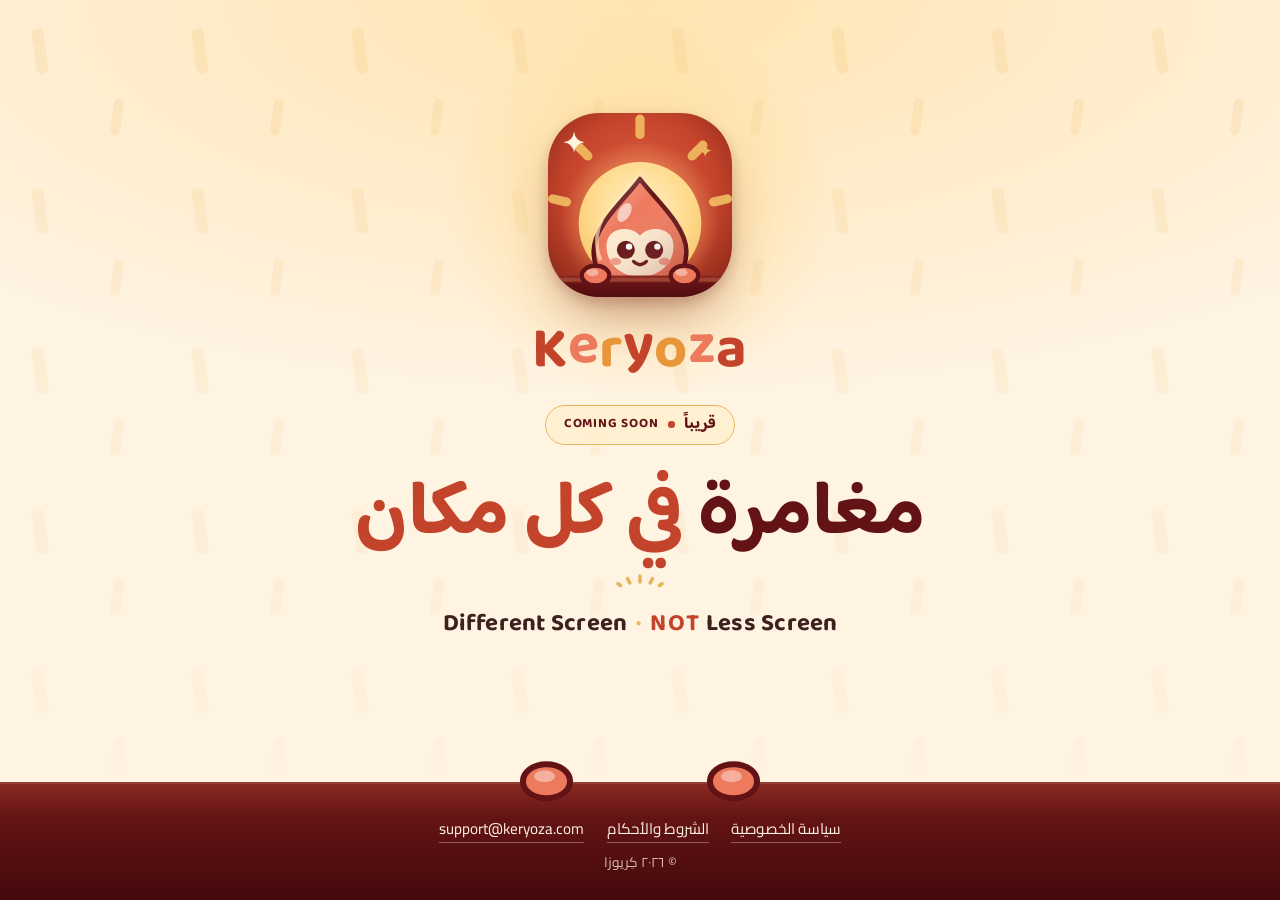
==== index.html @ 79bae5d0 "keryoza.com: coming-soon page (logo, wordmark, «مغامرة في كل مكان», Different Screen · NOT Less Scre" ====
<!doctype html>
<html lang="ar" dir="rtl">
<head>
<meta charset="utf-8">
<meta name="viewport" content="width=device-width, initial-scale=1">
<meta http-equiv="Content-Security-Policy" content="default-src 'none'; style-src 'self'; font-src 'self'; img-src 'self'; base-uri 'none'; form-action 'none'">
<meta name="referrer" content="no-referrer">
<title>كِريوزا · Keryoza — قريباً</title>
<meta name="description" content="كِريوزا: مغامرة في كل مكان. Different Screen · NOT Less Screen. قريباً.">
<meta name="theme-color" content="#FFF3E2">
<link rel="canonical" href="https://keryoza.com/">
<link rel="icon" href="assets/logo.svg" type="image/svg+xml">
<meta property="og:type" content="website">
<meta property="og:url" content="https://keryoza.com/">
<meta property="og:title" content="كِريوزا · Keryoza">
<meta property="og:description" content="مغامرة في كل مكان — Different Screen · NOT Less Screen">
<meta property="og:image" content="https://keryoza.com/assets/keryoza-512.png">
<link rel="preload" href="assets/baloo-display.woff" as="font" type="font/woff" crossorigin>
<link rel="stylesheet" href="assets/landing.css">
</head>
<body>
<svg class="meadow" aria-hidden="true" focusable="false">
  <defs>
    <pattern id="rays" width="160" height="160" patternUnits="userSpaceOnUse">
      <rect x="34" y="28" width="12" height="46" rx="6" transform="rotate(-8 40 51)"/>
      <rect x="112" y="98" width="10" height="38" rx="5" transform="rotate(8 117 117)"/>
    </pattern>
  </defs>
  <rect width="100%" height="100%" fill="url(#rays)"/>
</svg>

<main class="stage">
  <div class="sunrise">
    <img class="logo" src="assets/logo.svg" width="184" height="184" alt="شعار كِريوزا: كيو يشرق مثل شمس الصباح">
  </div>

  <p class="wordmark" lang="en" dir="ltr" aria-label="Keryoza"><span>K</span><span>e</span><span>r</span><span>y</span><span>o</span><span>z</span><span>a</span></p>

  <p class="soon"><span>قريباً</span><span class="dot" aria-hidden="true"></span><span lang="en">Coming soon</span></p>

  <h1 class="chant">مغامرة <em>في كل مكان</em></h1>

  <svg class="fan" viewBox="0 0 120 28" aria-hidden="true" focusable="false">
    <rect x="57" y="2" width="6" height="16" rx="3"/>
    <rect x="38" y="6" width="6" height="14" rx="3" transform="rotate(-28 41 13)"/>
    <rect x="76" y="6" width="6" height="14" rx="3" transform="rotate(28 79 13)"/>
    <rect x="22" y="14" width="6" height="11" rx="3" transform="rotate(-56 25 19)"/>
    <rect x="92" y="14" width="6" height="11" rx="3" transform="rotate(56 95 19)"/>
  </svg>

  <p class="slogan" lang="en" dir="ltr">Different Screen <span aria-hidden="true">·</span> <strong>NOT</strong> Less Screen</p>
</main>

<footer class="sill">
  <span class="hands" aria-hidden="true"><i></i><i></i></span>
  <nav aria-label="روابط">
    <a href="privacy/">سياسة الخصوصية</a>
    <a href="terms/">الشروط والأحكام</a>
    <a href="mailto:support@keryoza.com" lang="en" dir="ltr">support@keryoza.com</a>
  </nav>
  <p>© ٢٠٢٦ كِريوزا</p>
</footer>
</body>
</html>
---- assets/landing.css ----
/* keryoza.com "coming soon". Brand HANDOFF (docs/design/brand/HANDOFF.md): cream ground,
   red is the voice, gold is the joy, ink is the words; the logo is used as is; nothing
   flashes. One quiet sunrise on load, off under reduced motion. */

@font-face {
  font-family: "Baloo Display";
  src: url("baloo-display.woff") format("woff");
  font-weight: 700;
  font-display: block;
}
@font-face {
  font-family: "Cairo";
  src: url("cairo.woff") format("woff");
  font-weight: 400 600;
  font-display: swap;
}

:root {
  --cream: #FFF3E2;
  --paper: #FDF8EF;
  --red: #C4432B;
  --coral: #EE7A5E;
  --orange: #E8963A;
  --ink: #3D211E;
  --brand-ink: #631315;
  --sill-deep: #43090B;
  --gold: #E8B65A;
  --sun: #FFD98A;
  color-scheme: light;
}

*, *::before, *::after { box-sizing: border-box; }

html { -webkit-text-size-adjust: 100%; text-size-adjust: 100%; }

body {
  margin: 0;
  min-height: 100vh;
  min-height: 100svh;
  display: flex;
  flex-direction: column;
  background:
    radial-gradient(120% 70% at 50% 0%, rgba(255, 217, 138, 0.55), rgba(255, 217, 138, 0) 62%),
    var(--cream);
  color: var(--ink);
  font-family: "Cairo", "Segoe UI", Tahoma, system-ui, sans-serif;
  overflow-x: hidden;
}

/* The ray meadow: the brand's everyday texture, faint, fading towards the bottom. */
.meadow {
  position: fixed;
  inset: 0;
  width: 100%;
  height: 100%;
  fill: var(--gold);
  opacity: 0.16;
  pointer-events: none;
  -webkit-mask-image: linear-gradient(to bottom, #000 0%, rgba(0, 0, 0, 0.5) 55%, transparent 100%);
  mask-image: linear-gradient(to bottom, #000 0%, rgba(0, 0, 0, 0.5) 55%, transparent 100%);
}

.stage {
  position: relative;
  flex: 1;
  display: flex;
  flex-direction: column;
  align-items: center;
  justify-content: center;
  text-align: center;
  padding: 3.5rem 1rem 4.5rem;
}

/* ---- The logo, rising like the sun ---- */
.sunrise {
  position: relative;
  width: clamp(9rem, 34vw, 11.5rem);
  aspect-ratio: 1;
  margin-block-end: 1.75rem;
}
.sunrise::before {                 /* the warm halo behind the tile */
  content: "";
  position: absolute;
  inset: -55%;
  border-radius: 50%;
  background: radial-gradient(closest-side, rgba(255, 217, 138, 0.9), rgba(255, 217, 138, 0.35) 55%, rgba(255, 217, 138, 0));
  z-index: -1;
}
.logo {
  display: block;
  width: 100%;
  height: 100%;
  border-radius: 28%;              /* the brand's preview mask radius */
  box-shadow:
    0 1.6rem 3.2rem -1rem rgba(99, 19, 21, 0.45),
    0 0.3rem 0.8rem rgba(99, 19, 21, 0.18);
}

/* ---- Rainbow wordmark (HANDOFF section 3): letters 2/4/6 raised ~0.07em ---- */
.wordmark {
  margin: 0;
  font-family: "Baloo Display", system-ui, sans-serif;
  font-weight: 700;
  font-size: clamp(2.6rem, 9vw, 3.6rem);
  line-height: 1;
  letter-spacing: 0.01em;
}
.wordmark span { display: inline-block; }
.wordmark span:nth-child(1), .wordmark span:nth-child(4), .wordmark span:nth-child(7) { color: var(--red); }
.wordmark span:nth-child(2), .wordmark span:nth-child(6) { color: var(--coral); }
.wordmark span:nth-child(3), .wordmark span:nth-child(5) { color: var(--orange); }
.wordmark span:nth-child(even) { transform: translateY(-0.07em); }

/* ---- Coming soon ---- */
.soon {
  display: inline-flex;
  align-items: center;
  gap: 0.6rem;
  margin: 1.4rem 0 0;
  padding: 0.35rem 1.1rem 0.4rem;
  border: 1.5px solid var(--gold);
  border-radius: 999px;
  background: rgba(255, 239, 205, 0.75);
  color: var(--brand-ink);
  font-family: "Baloo Display", system-ui, sans-serif;
  font-weight: 700;
  font-size: 1rem;
  line-height: 1.6;
}
.soon [lang="en"] { letter-spacing: 0.06em; text-transform: uppercase; font-size: 0.82em; }
.soon .dot {
  width: 0.4rem;
  height: 0.4rem;
  border-radius: 50%;
  background: var(--red);
}

/* ---- The chant ---- */
.chant {
  margin: 1.5rem 0 0;
  font-family: "Baloo Display", system-ui, sans-serif;
  font-weight: 700;
  font-size: clamp(2.5rem, 10.5vw, 4.75rem);
  line-height: 1.25;
  color: var(--brand-ink);
  text-wrap: balance;
}
.chant em {
  font-style: normal;
  color: var(--red);
}

.fan {
  width: 4.5rem;
  margin-block: 0.6rem 0.9rem;
  fill: var(--gold);
}

.slogan {
  margin: 0;
  font-family: "Baloo Display", system-ui, sans-serif;
  font-weight: 700;
  font-size: clamp(1.15rem, 4.2vw, 1.5rem);
  letter-spacing: 0.01em;
  color: var(--ink);
}
.slogan span { color: var(--gold); padding-inline: 0.15em; }
.slogan strong { color: var(--red); font-weight: 700; letter-spacing: 0.06em; }

/* ---- The sill, with Kio's hands over its top edge (HANDOFF section 6) ---- */
.sill {
  position: relative;
  padding: 1.6rem 1rem 1.4rem;
  background: linear-gradient(to bottom, #8A2A22 0%, var(--brand-ink) 30%, var(--sill-deep) 100%);
  border-top: 2.5px solid rgba(168, 74, 58, 0.8);
  color: rgba(255, 243, 226, 0.78);
  text-align: center;
  font-size: 0.95rem;
  line-height: 1.7;
}
.hands {
  position: absolute;
  inset-block-start: 0;
  inset-inline: 0;
  margin-inline: auto;
  width: min(15rem, 62vw);
  display: flex;
  justify-content: space-between;
  transform: translateY(-58%);
  pointer-events: none;
}
.hands i {
  position: relative;
  width: 3.3rem;
  height: 2.45rem;
  border-radius: 50%;
  background: var(--coral);
  border: 0.42rem solid var(--brand-ink);
}
.hands i::after {                   /* the hand shine */
  content: "";
  position: absolute;
  inset-block-start: 0.18rem;
  inset-inline-end: 0.5rem;
  width: 1.3rem;
  height: 0.75rem;
  border-radius: 50%;
  background: rgba(255, 255, 255, 0.4);
}
.sill nav {
  display: flex;
  flex-wrap: wrap;
  justify-content: center;
  gap: 0.35rem 1.4rem;
}
.sill a {
  color: var(--cream);
  text-decoration: none;
  border-bottom: 1px solid rgba(255, 243, 226, 0.35);
}
.sill a:hover { border-bottom-color: var(--cream); }
.sill p { margin: 0.5rem 0 0; font-size: 0.85rem; }

:focus-visible {
  outline: 2px solid var(--red);
  outline-offset: 3px;
  border-radius: 4px;
}
.sill :focus-visible { outline-color: var(--sun); }

/* ---- One quiet sunrise on load ---- */
@media (prefers-reduced-motion: no-preference) {
  .sunrise { animation: rise 1.4s cubic-bezier(0.2, 0.7, 0.2, 1) both; }
  .sunrise::before { animation: glow 2.2s ease-out both; }
  .wordmark, .soon, .chant, .fan, .slogan {
    animation: settle 0.9s cubic-bezier(0.2, 0.7, 0.2, 1) both;
  }
  .wordmark { animation-delay: 0.35s; }
  .soon { animation-delay: 0.5s; }
  .chant { animation-delay: 0.65s; }
  .fan { animation-delay: 0.8s; }
  .slogan { animation-delay: 0.9s; }
}
@keyframes rise {
  from { opacity: 0; transform: translateY(2.2rem) scale(0.94); }
  to { opacity: 1; transform: none; }
}
@keyframes glow {
  from { opacity: 0; transform: scale(0.7); }
  to { opacity: 1; transform: none; }
}
@keyframes settle {
  from { opacity: 0; transform: translateY(0.8rem); }
  to { opacity: 1; transform: none; }
}

@media (min-width: 48rem) {
  .stage { padding-block: 4.5rem 6rem; }
  .sill { padding-block: 2rem 1.6rem; }
}
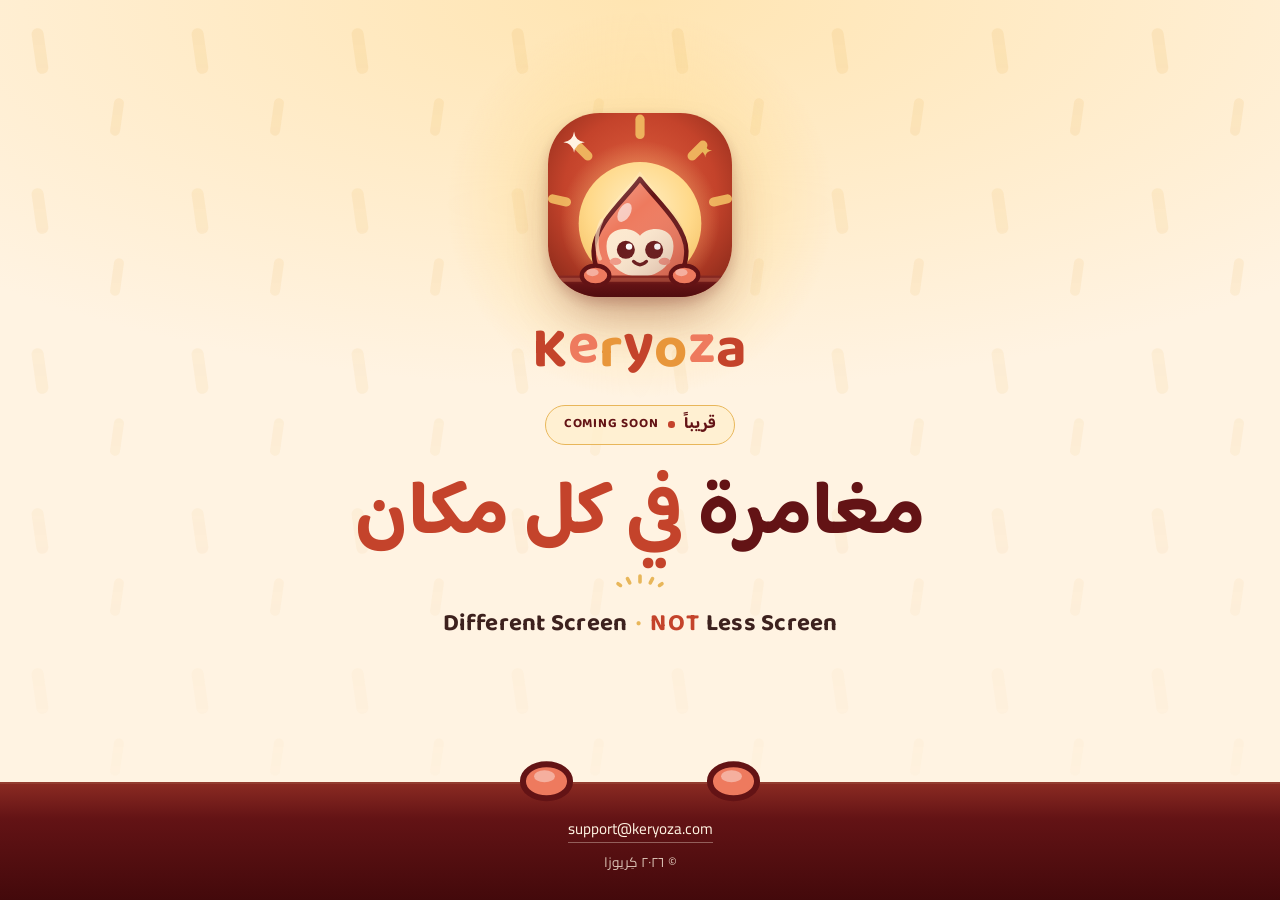
==== commit c70bff72: "feat(web): coming-soon page shows only the support email; privacy and terms links return at launch (" ====
--- a/index.html
+++ b/index.html
@@ -53,9 +53,8 @@
 
 <footer class="sill">
   <span class="hands" aria-hidden="true"><i></i><i></i></span>
-  <nav aria-label="روابط">
-    <a href="privacy/">سياسة الخصوصية</a>
-    <a href="terms/">الشروط والأحكام</a>
+  <!-- Founder 2026-10-29: privacy and terms links come back at launch (the pages stay live). -->
+  <nav aria-label="تواصل">
     <a href="mailto:support@keryoza.com" lang="en" dir="ltr">support@keryoza.com</a>
   </nav>
   <p>© ٢٠٢٦ كِريوزا</p>
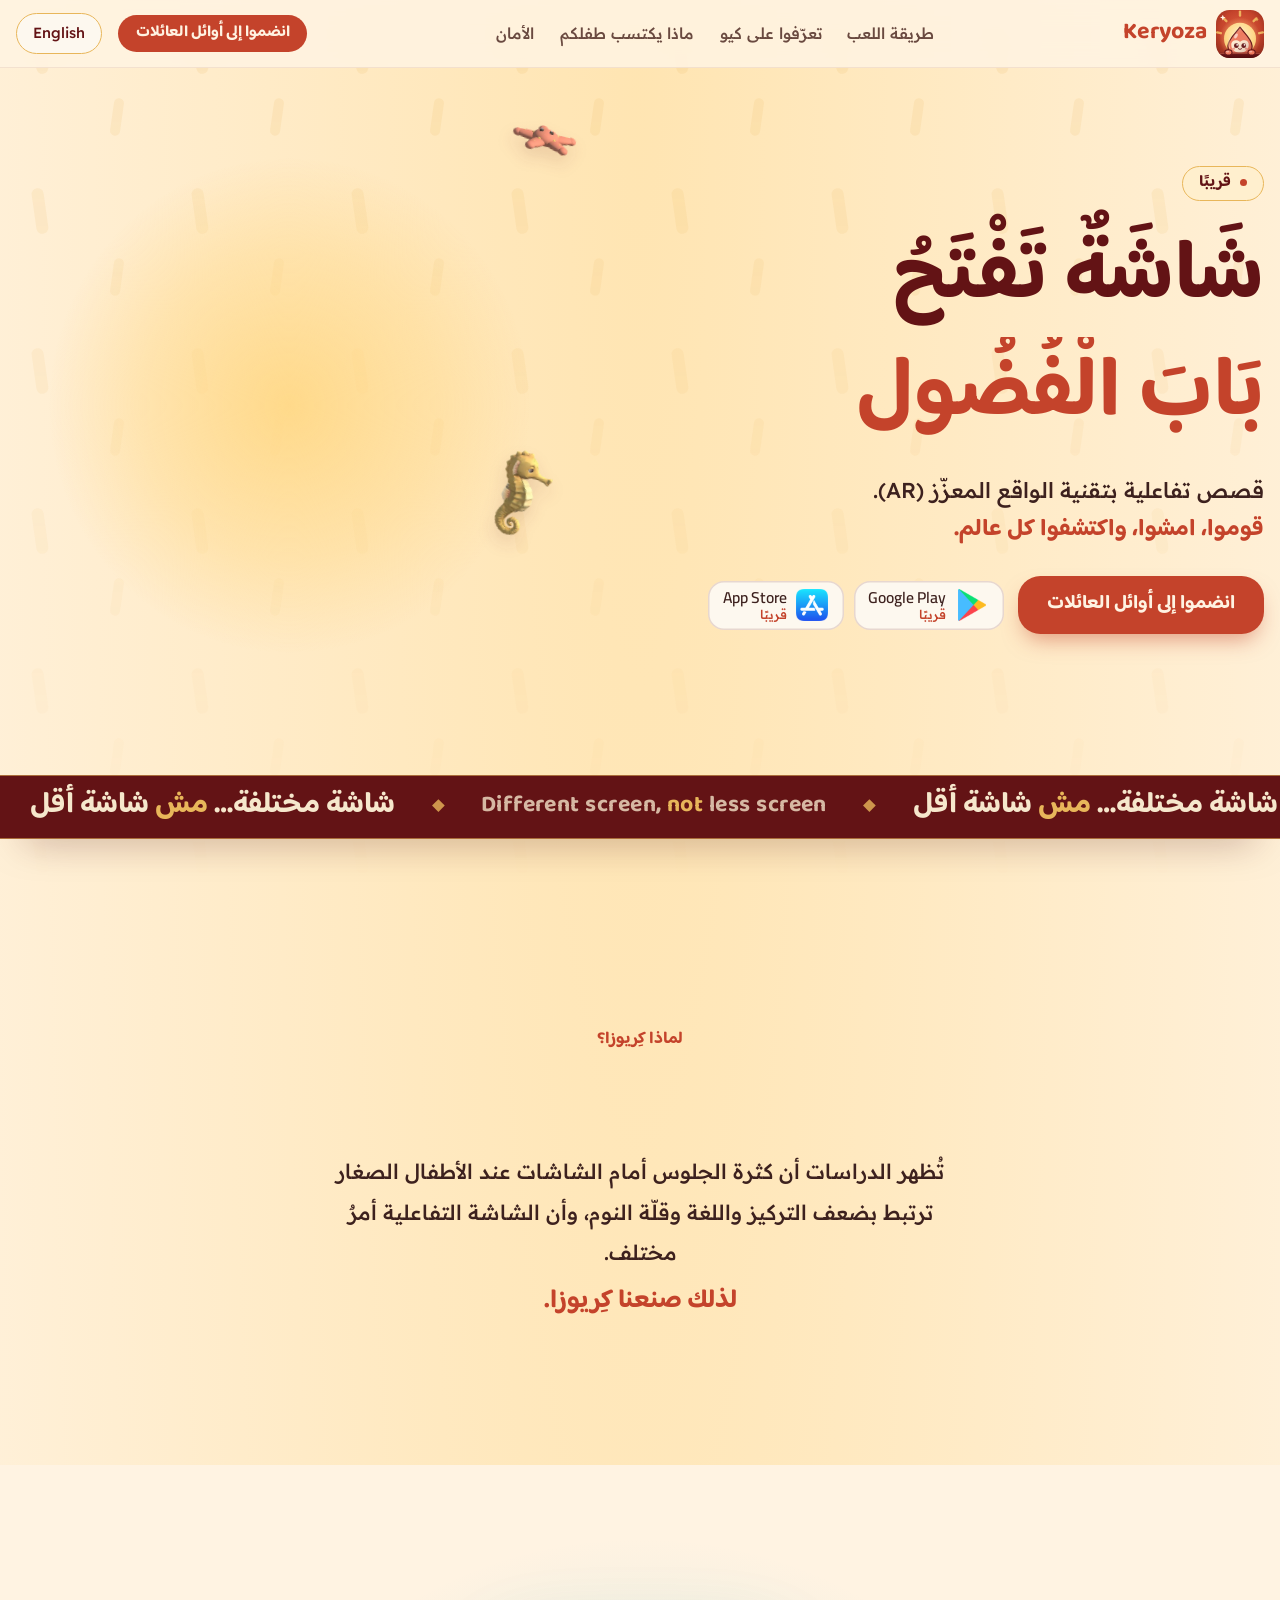
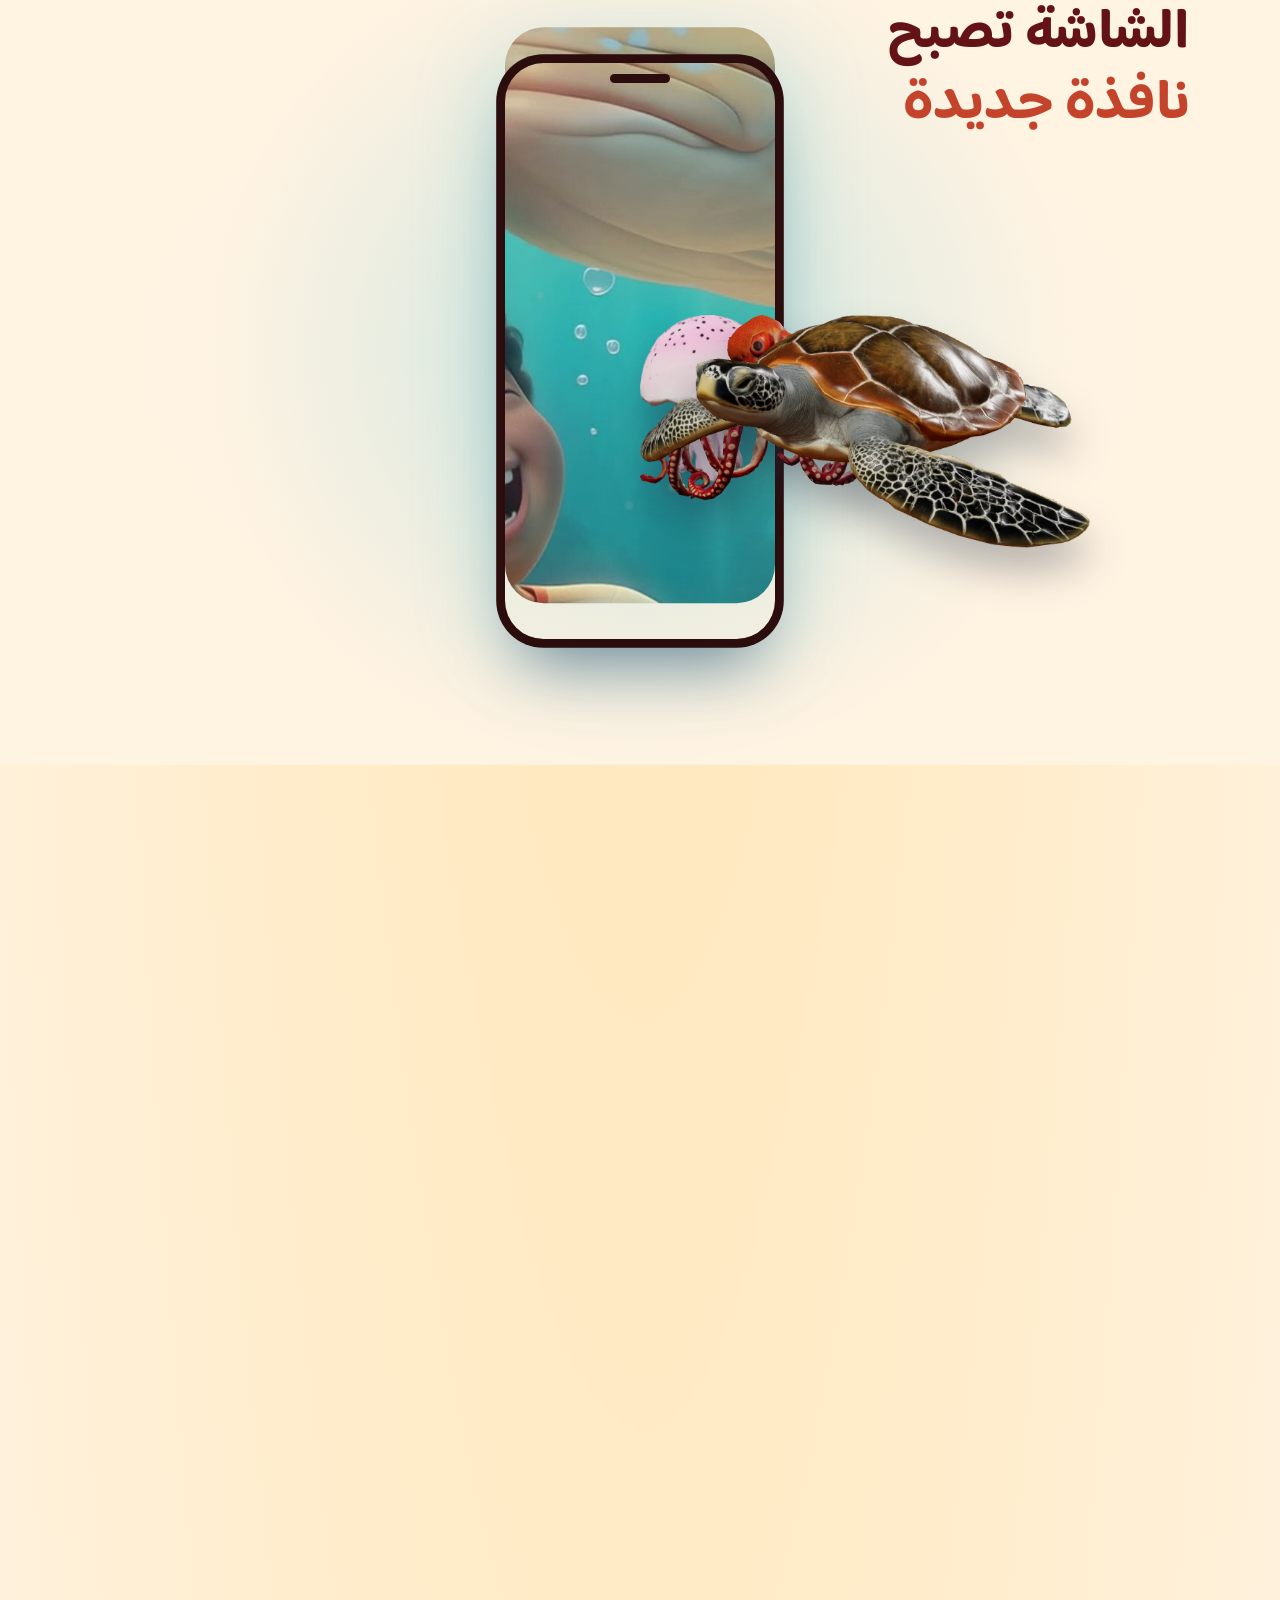
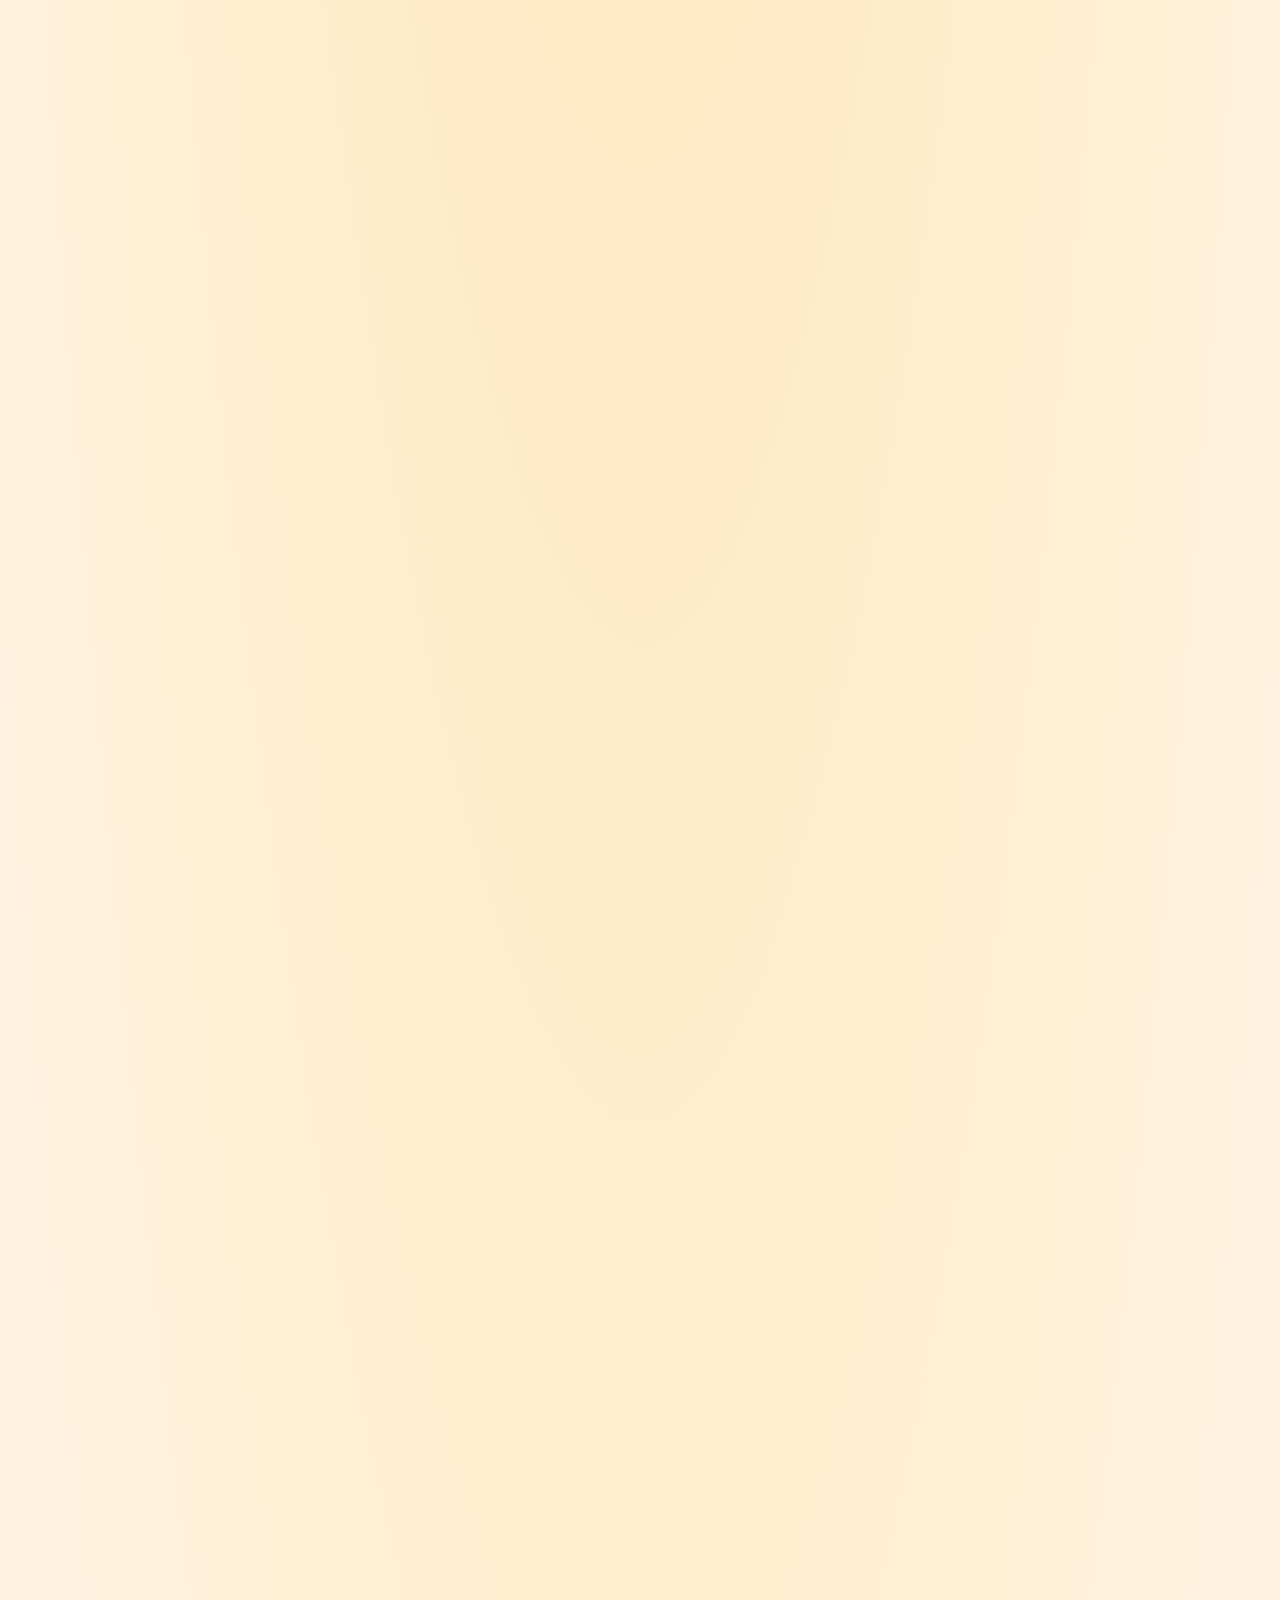
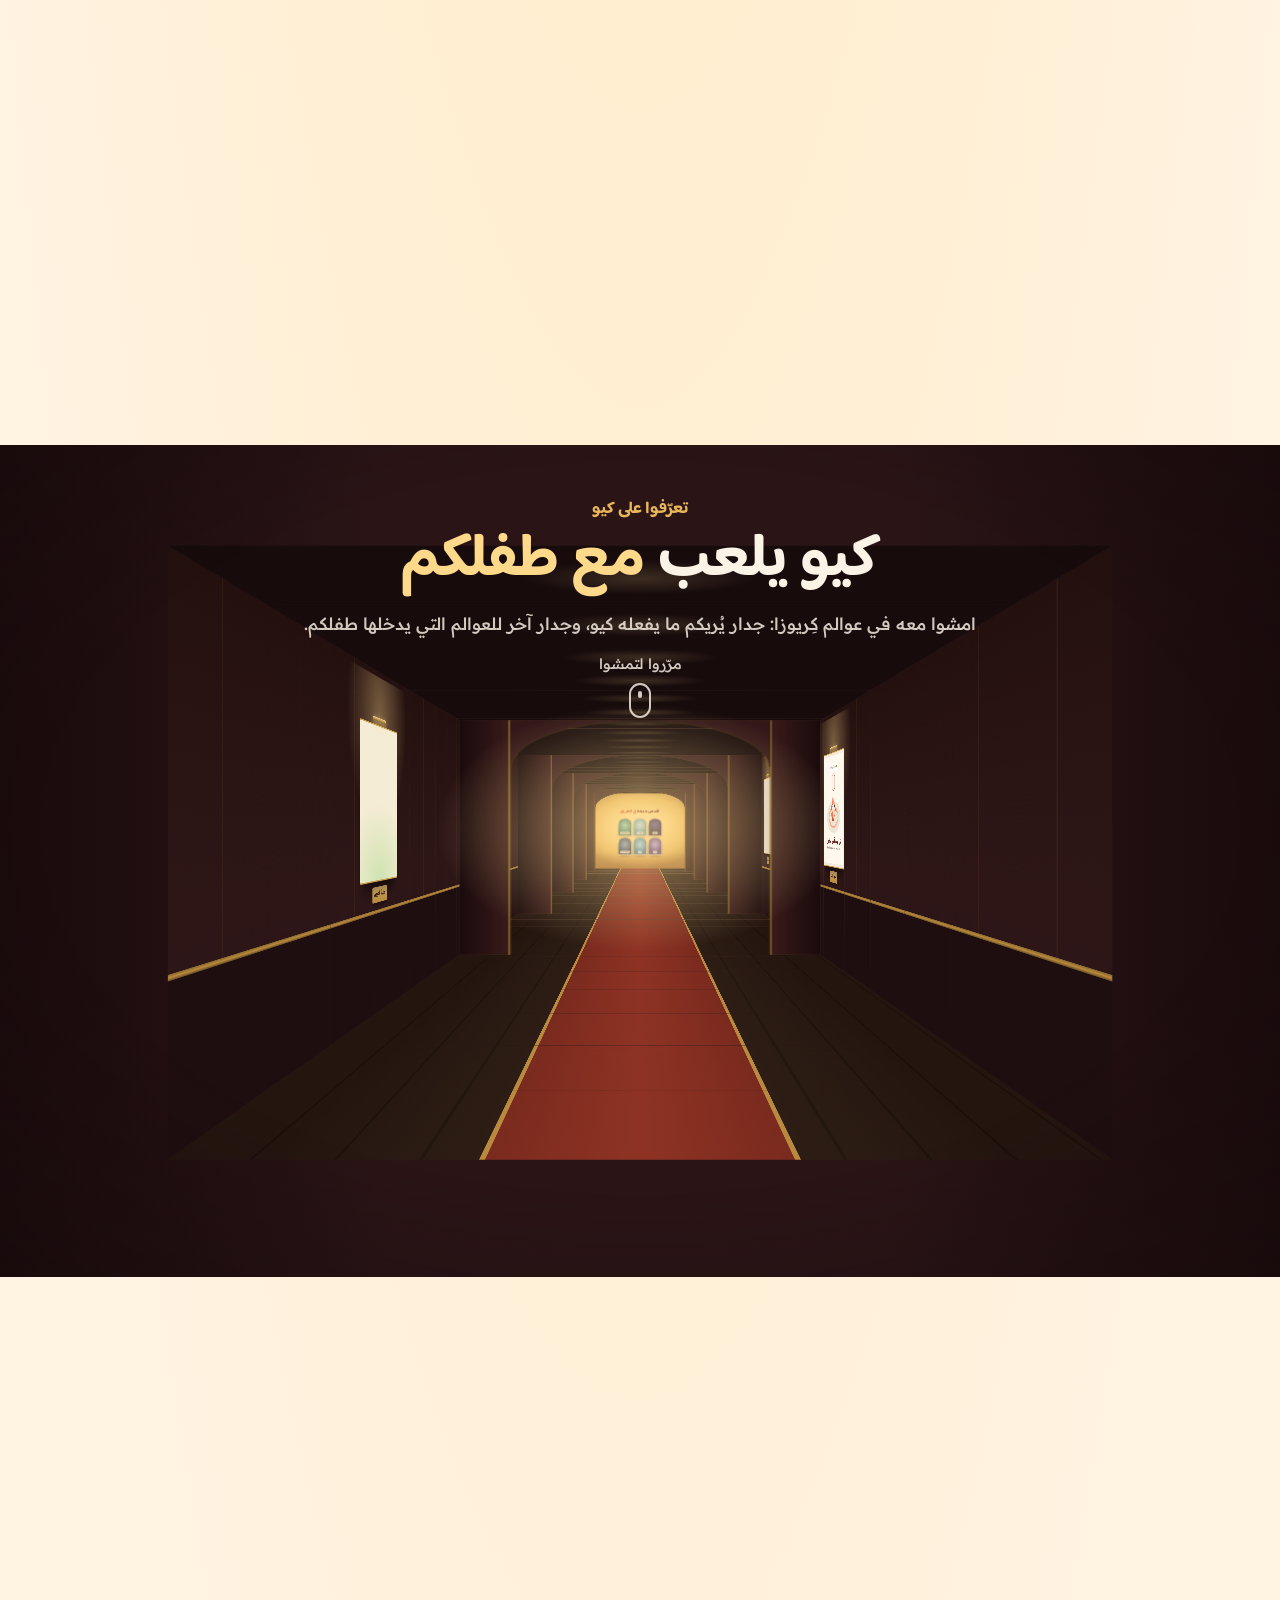
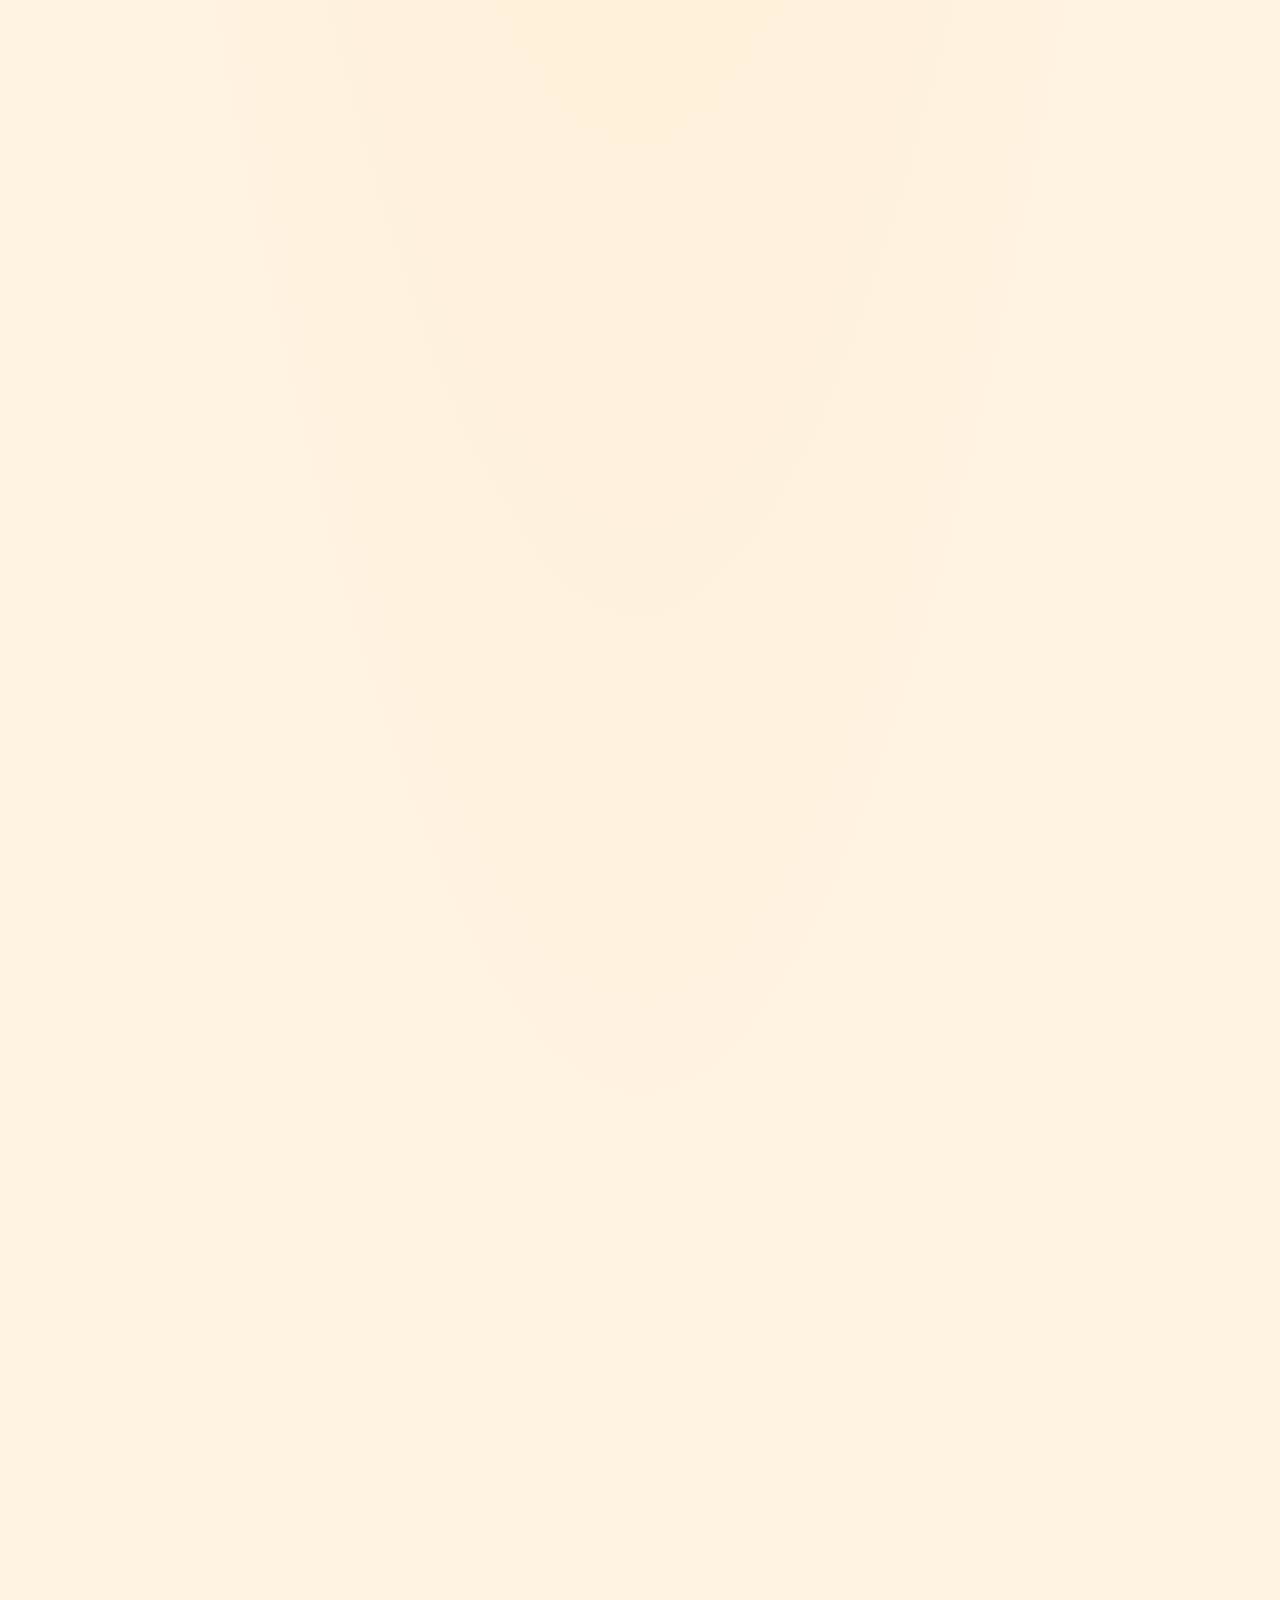
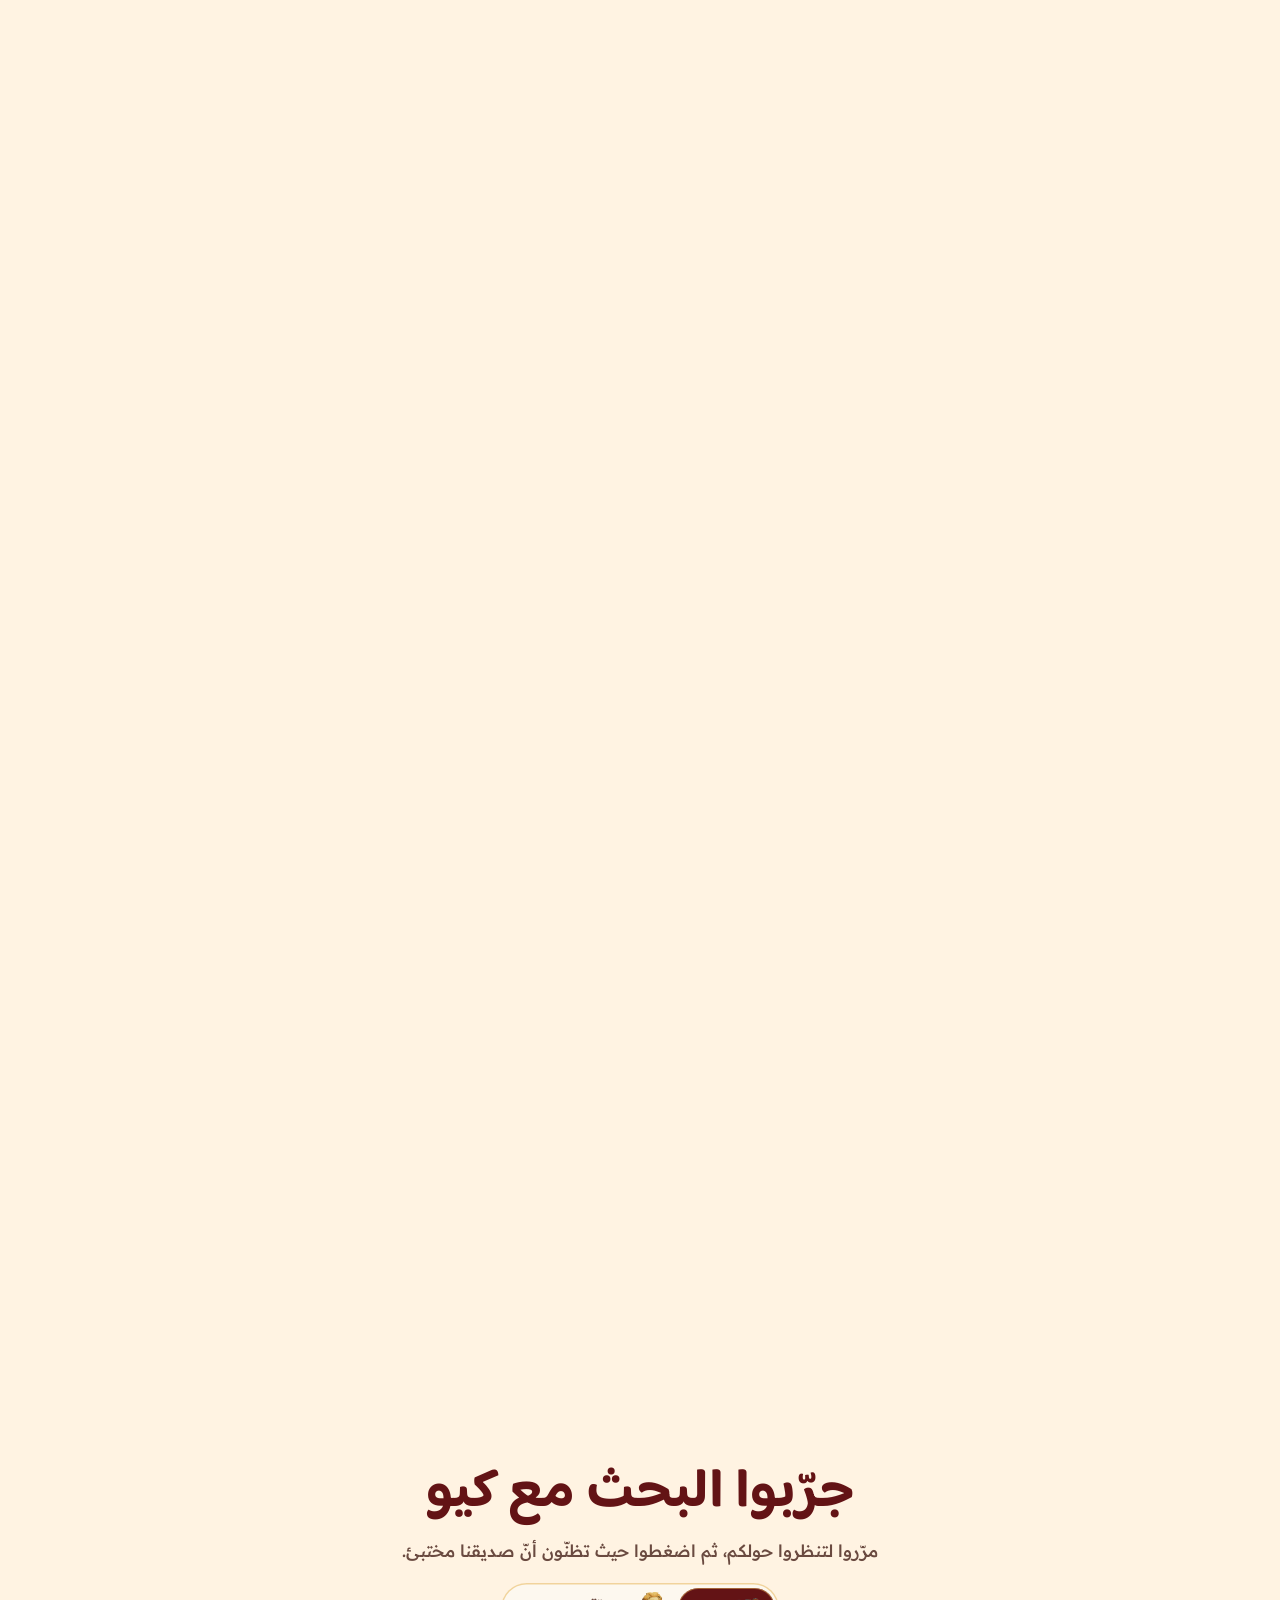
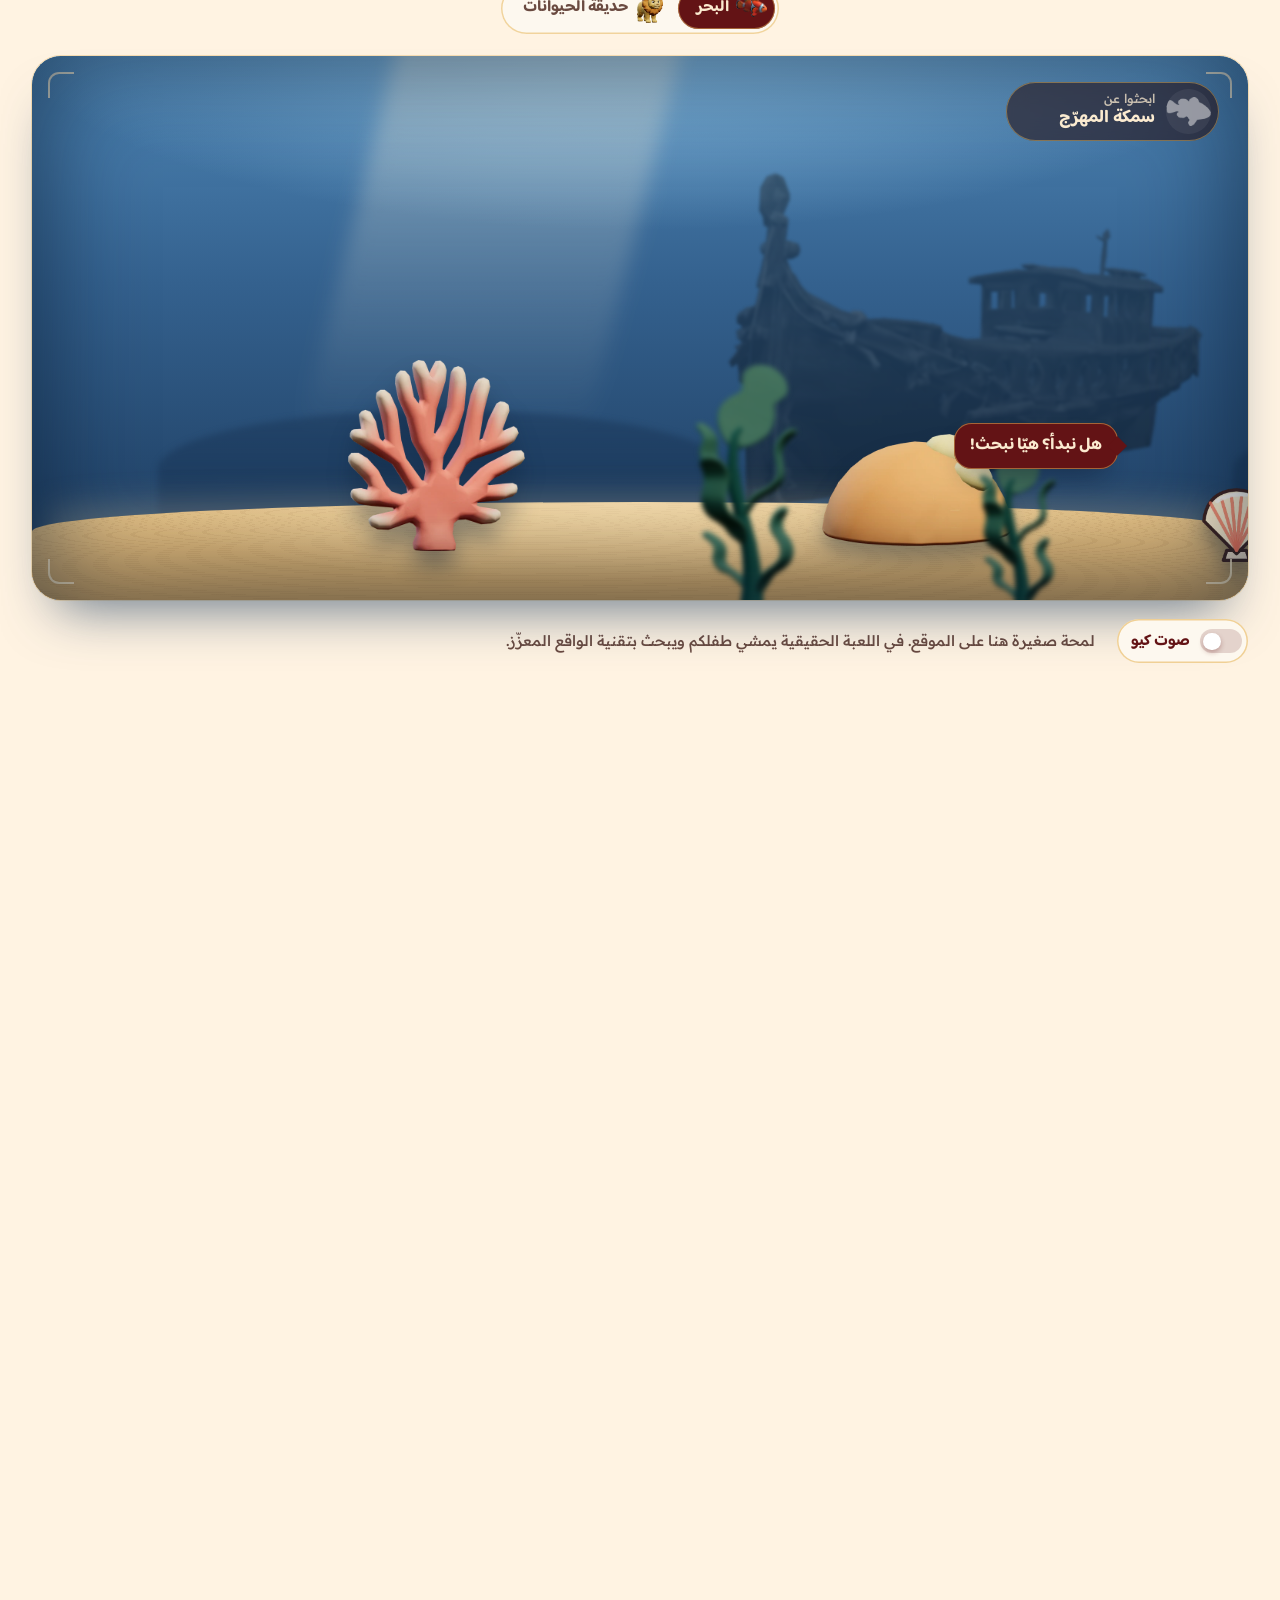
==== commit 5085e20c: "keryoza.com v2: walk into Keryoza with Kio (3D Kio, try-it game, hall of worlds, launch ticket)" ====
--- a/index.html
+++ b/index.html
@@ -2,23 +2,34 @@
 <html lang="ar" dir="rtl">
 <head>
 <meta charset="utf-8">
-<meta name="viewport" content="width=device-width, initial-scale=1">
-<meta http-equiv="Content-Security-Policy" content="default-src 'none'; style-src 'self'; font-src 'self'; img-src 'self'; base-uri 'none'; form-action 'none'">
+<meta name="viewport" content="width=device-width, initial-scale=1, viewport-fit=cover">
+<meta http-equiv="Content-Security-Policy" content="default-src 'none'; script-src 'self'; style-src 'self'; font-src 'self'; img-src 'self' data: blob:; media-src 'self'; connect-src 'self' blob:; base-uri 'none'; form-action 'none'">
 <meta name="referrer" content="no-referrer">
-<title>كِريوزا · Keryoza — قريباً</title>
-<meta name="description" content="كِريوزا: مغامرة في كل مكان. Different Screen · NOT Less Screen. قريباً.">
+<title>كِريوزا · Keryoza</title>
+<meta name="description" content="كِريوزا: قصص تفاعلية بتقنية الواقع المعزّز (AR). شاشة مختلفة، مش شاشة أقل. قريبًا.">
 <meta name="theme-color" content="#FFF3E2">
 <link rel="canonical" href="https://keryoza.com/">
 <link rel="icon" href="assets/logo.svg" type="image/svg+xml">
 <meta property="og:type" content="website">
 <meta property="og:url" content="https://keryoza.com/">
 <meta property="og:title" content="كِريوزا · Keryoza">
-<meta property="og:description" content="مغامرة في كل مكان — Different Screen · NOT Less Screen">
+<meta property="og:description" content="شاشة مختلفة، مش شاشة أقل — Different Screen · NOT Less Screen">
 <meta property="og:image" content="https://keryoza.com/assets/keryoza-512.png">
 <link rel="preload" href="assets/baloo-display.woff" as="font" type="font/woff" crossorigin>
 <link rel="stylesheet" href="assets/landing.css">
+<noscript><link rel="stylesheet" href="assets/landing-nojs.css"></noscript>
+<script src="assets/landing.js" defer></script>
+<script type="module" src="assets/landing-kio.js"></script>
 </head>
 <body>
+<!--
+THESIS (v3, 2026-11-01): you scroll and walk INTO Keryoza: a moving slogan ribbon, the screen opens like a
+  window, you walk down a hall with Kio (worlds on one wall, what Kio does on the other, new stories at the
+  end), you try one tiny search with him, then the gains, balanced play, the promises, and join.
+OWN-WORLD: locked brand (docs/design/brand/HANDOFF.md): cream ground, ray meadow, Keryoza Red voice,
+  gold joy, ink words; Baloo Bhaijaan 2 display, Readex Pro body; one 3D Kio (founder's own rig, smooth).
+COPY: docs/design/landing_v2/ROUND3_COPY.md (Arabic + child-development specialists, round 3).
+-->
 <svg class="meadow" aria-hidden="true" focusable="false">
   <defs>
     <pattern id="rays" width="160" height="160" patternUnits="userSpaceOnUse">
@@ -29,35 +40,405 @@
   <rect width="100%" height="100%" fill="url(#rays)"/>
 </svg>
 
-<main class="stage">
-  <div class="sunrise">
-    <img class="logo" src="assets/logo.svg" width="184" height="184" alt="شعار كِريوزا: كيو يشرق مثل شمس الصباح">
-  </div>
-
-  <p class="wordmark" lang="en" dir="ltr" aria-label="Keryoza"><span>K</span><span>e</span><span>r</span><span>y</span><span>o</span><span>z</span><span>a</span></p>
-
-  <p class="soon"><span>قريباً</span><span class="dot" aria-hidden="true"></span><span lang="en">Coming soon</span></p>
-
-  <h1 class="chant">مغامرة <em>في كل مكان</em></h1>
-
-  <svg class="fan" viewBox="0 0 120 28" aria-hidden="true" focusable="false">
-    <rect x="57" y="2" width="6" height="16" rx="3"/>
-    <rect x="38" y="6" width="6" height="14" rx="3" transform="rotate(-28 41 13)"/>
-    <rect x="76" y="6" width="6" height="14" rx="3" transform="rotate(28 79 13)"/>
-    <rect x="22" y="14" width="6" height="11" rx="3" transform="rotate(-56 25 19)"/>
-    <rect x="92" y="14" width="6" height="11" rx="3" transform="rotate(56 95 19)"/>
-  </svg>
-
-  <p class="slogan" lang="en" dir="ltr">Different Screen <span aria-hidden="true">·</span> <strong>NOT</strong> Less Screen</p>
+<a class="skip" href="#why"><span class="ar">تخطَّ إلى المحتوى</span><span class="en" lang="en">Skip to content</span></a>
+
+<!-- The entrance: two dark doors with the Keryoza seal; a line of light, then they swing open into the page (CSS only, once per load). -->
+<div class="gate" aria-hidden="true"><i class="leaf l"><b><img src="assets/logo.svg" alt=""></b></i><i class="leaf r"><b><img src="assets/logo.svg" alt=""></b></i></div>
+
+<header class="bar">
+  <a class="brand" href="#top" aria-label="كِريوزا">
+    <img src="assets/logo.svg" width="48" height="48" alt="">
+    <span class="brand-word" lang="en" dir="ltr">Keryoza</span>
+  </a>
+  <nav class="nav" aria-label="أقسام الصفحة">
+    <a href="#window"><span class="ar">طريقة اللعب</span><span class="en" lang="en">How it plays</span></a>
+    <a href="#kio"><span class="ar">تعرّفوا على كيو</span><span class="en" lang="en">Meet Kio</span></a>
+    <a href="#gains"><span class="ar">ماذا يكتسب طفلكم</span><span class="en" lang="en">What they gain</span></a>
+    <a href="#features"><span class="ar">الأمان</span><span class="en" lang="en">Safety</span></a>
+  </nav>
+  <a class="bar-join" href="#join"><span class="ar">انضموا إلى أوائل العائلات</span><span class="en" lang="en">Join the first families</span></a>
+  <button class="lang" type="button" data-lang-toggle><span class="ar" lang="en">English</span><span class="en">عربي</span></button>
+</header>
+
+<!-- The one 3D Kio lives on this canvas and walks between the stations below. -->
+<canvas class="kio-canvas" aria-hidden="true" data-kio-canvas></canvas>
+<p class="kio-say" data-kio-say aria-live="polite"></p>
+<!-- What Kio does when someone taps him: one reaction per tap, in turn (child-development + Arabic checked). -->
+<template data-kio-lines>
+  <i data-greet><span class="ar">أهلًا! أنا كيو. يلّا نلعب؟</span><span class="en" lang="en">Hi! I'm Kio. Shall we play?</span></i>
+  <b data-move="jump"><span class="ar">هوب! قفزة عالية!</span><span class="en" lang="en">Hop! A big jump!</span></b>
+  <b data-move="wave"><span class="ar">أتعرفون لماذا لا يلعب السمك كرة القدم؟ لأنه يخاف من الشبكة!</span><span class="en" lang="en">Why don't fish play football? They're scared of the net!</span></b>
+  <b data-move="giggle"><span class="ar">هههه… دغدغتني!</span><span class="en" lang="en">Hee hee, that tickles!</span></b>
+  <b data-move="peek"><span class="ar">بَخ! وجدتُكم!</span><span class="en" lang="en">Peekaboo! I found you!</span></b>
+  <b data-move="look"><span class="ar">ما الشيء الذي له أسنان ولا يعضّ؟ المِشط!</span><span class="en" lang="en">What has teeth but never bites? A comb!</span></b>
+  <b data-move="dance"><span class="ar">أنا أرقص… مَن يرقص معي؟</span><span class="en" lang="en">I'm dancing… who's dancing with me?</span></b>
+  <b data-move="jump"><span class="ar">أنا كيو، وأحبّ الاكتشاف!</span><span class="en" lang="en">I'm Kio, and I love discovering!</span></b>
+</template>
+<div class="station station-dock" data-station="dock" aria-hidden="true"><img class="poster" src="assets/kio-greet.webp" width="400" height="400" alt=""></div>
+
+<main id="top">
+
+  <!-- ===== 1. HERO ===== -->
+  <section class="hero" data-at="hero" aria-labelledby="hero-title">
+    <div class="props" aria-hidden="true">
+      <img class="prop p1" data-depth="18" src="assets/prop-shell.webp" alt="">
+      <img class="prop p2" data-depth="10" src="assets/friend-clownfish.webp" alt="">
+      <img class="prop p3" data-depth="26" src="assets/prop-star.webp" alt="">
+      <img class="prop p4" data-depth="8" src="assets/prop-coral.webp" alt="">
+      <img class="prop p5" data-depth="14" src="assets/friend-seahorse.webp" alt="">
+    </div>
+    <div class="hero-text">
+      <p class="chip"><span class="dot" aria-hidden="true"></span><span class="ar">قريبًا</span><span class="en" lang="en">Coming soon</span></p>
+      <h1 id="hero-title">
+        <span class="ar"><span class="hl">شَاشَةٌ تَفْتَحُ</span> <em class="hl">بَابَ الْفُضُول</em></span>
+        <span class="en" lang="en"><span class="hl">A screen that opens</span> <em class="hl">the door to curiosity</em></span>
+      </h1>
+      <p class="hero-sub">
+        <span class="ar">قصص تفاعلية بتقنية الواقع المعزّز (AR). <b>قوموا، امشوا، واكتشفوا كل عالم.</b></span>
+        <span class="en" lang="en">Interactive AR stories. <b>Get up, walk, and explore every world.</b></span>
+      </p>
+      <div class="cta-row">
+        <a class="btn-join" href="#join"><span class="ar">انضموا إلى أوائل العائلات</span><span class="en" lang="en">Join the first families</span></a>
+        <div class="stores">
+          <span class="store"><img src="assets/store-google-play.png" width="28" height="32" alt=""><span><b lang="en" dir="ltr">Google Play</b><small class="ar">قريبًا</small><small class="en" lang="en">Coming soon</small></span></span>
+          <span class="store"><img src="assets/store-app-store.png" width="32" height="32" alt=""><span><b lang="en" dir="ltr">App Store</b><small class="ar">قريبًا</small><small class="en" lang="en">Coming soon</small></span></span>
+        </div>
+      </div>
+    </div>
+    <div class="hero-kio">
+      <span class="sun" aria-hidden="true"></span>
+      <button type="button" class="station station-hero" data-station="hero" data-kio-tap aria-label="كيو">
+        <img class="poster" src="assets/kio-wave.webp" width="400" height="400" alt="">
+      </button>
+    </div>
+    <!-- The slogan as one calm ribbon: Arabic and English in turn, drifting slowly with the scroll. -->
+    <div class="band" role="img" aria-label="شاشة مختلفة، مش شاشة أقل — Different screen, NOT less screen" data-band>
+      <div class="band-row" dir="rtl" aria-hidden="true"><div class="band-track" data-band-track="1">
+        <span class="ar-i">شاشة مختلفة… <em>مش</em> شاشة أقل</span><i></i><span class="en-i" lang="en" dir="ltr">Different screen, <em>not</em> less screen</span><i></i><span class="ar-i">شاشة مختلفة… <em>مش</em> شاشة أقل</span><i></i><span class="en-i" lang="en" dir="ltr">Different screen, <em>not</em> less screen</span><i></i><span class="ar-i">شاشة مختلفة… <em>مش</em> شاشة أقل</span><i></i><span class="en-i" lang="en" dir="ltr">Different screen, <em>not</em> less screen</span><i></i><span class="ar-i">شاشة مختلفة… <em>مش</em> شاشة أقل</span><i></i><span class="en-i" lang="en" dir="ltr">Different screen, <em>not</em> less screen</span><i></i>
+      </div></div>
+    </div>
+  </section>
+
+  <!-- ===== 2. WHY ===== -->
+  <section class="why" id="why" data-at="dock" aria-labelledby="why-title">
+    <p class="eyebrow"><span class="ar">لماذا كِريوزا؟</span><span class="en" lang="en">Why Keryoza?</span></p>
+    <h2 id="why-title" class="reveal"><span class="ar">شاشة <em>بشكل مختلف</em></span><span class="en" lang="en">A screen, <em>done differently</em></span></h2>
+    <p class="why-p ar">تُظهر الدراسات أن كثرة الجلوس أمام الشاشات عند الأطفال الصغار ترتبط بضعف التركيز واللغة وقلّة النوم، وأن الشاشة التفاعلية أمرٌ مختلف. <b>لذلك صنعنا كِريوزا.</b></p>
+    <p class="why-p en" lang="en">Studies show that a lot of sitting in front of screens in young children is linked with weaker focus and language and less sleep, and that an interactive screen is a different thing. <b>That is why we made Keryoza.</b></p>
+  </section>
+
+  <!-- ===== 3. THE SCREEN BECOMES A NEW WINDOW =====
+       A phone is a window cut into the page: the sea is really all around, behind the cream. As you scroll,
+       three creatures swim OUT of the phone into the page (far, mid, near: the AR moment), Kio reacts beside
+       it, then the window opens wide and the sea surrounds you. Art director round 4. -->
+  <section class="portal" id="window" data-at="portal" aria-labelledby="window-title">
+    <div class="sticky">
+      <video class="portal-video" muted playsinline loop preload="metadata" poster="assets/window-poster.jpg" aria-hidden="true" data-tall="assets/window-tall" data-tall-poster="assets/window-poster-tall.jpg">
+        <source src="assets/window-wide.webm" type="video/webm">
+        <source src="assets/window-wide.mp4" type="video/mp4">
+      </video>
+      <span class="portal-glow" aria-hidden="true"></span>
+      <span class="portal-bezel" aria-hidden="true"><i></i></span>
+      <h2 class="portal-title" id="window-title"><span class="ar">الشاشة تصبح <em>نافذة جديدة</em></span><span class="en" lang="en">The screen becomes <em>a new window</em></span></h2>
+      <span class="swim-clip"><img class="swim far" data-swim="0" src="assets/sea-jellyfish.webp" width="583" height="728" alt=""></span>
+      <span class="swim-clip"><img class="swim mid" data-swim="1" src="assets/sea-octopus.webp" width="720" height="549" alt=""></span>
+      <span class="swim-clip"><img class="swim near" data-swim="2" src="assets/sea-turtle.webp" width="622" height="322" alt=""></span>
+      <button type="button" class="station station-portal" data-station="portal" data-kio-tap aria-label="كيو"><img class="poster" src="assets/kio-surprised.webp" width="400" height="400" alt=""></button>
+      <p class="portal-line"><span class="ar">تخرج القصة من الشاشة… <b>فيمشي طفلكم ليكتشفها</b></span><span class="en" lang="en">The story steps out of the screen… <b>so your child walks to find it</b></span><small><span class="ar">بتقنية الواقع المعزّز (AR)</span><span class="en" lang="en">With AR</span></small></p>
+    </div>
+  </section>
+
+  <!-- ===== 4. THE HALL: walk with Kio past the worlds (one wall) and what Kio does (the other wall) =====
+       Shutabug-style: the page scroll moves you down a 3D corridor. Each exhibit opens toward you as you
+       near it, and its museum placard (the readable text + Kio's real voice) shows in the HUD. -->
+  <section class="hall" id="kio" data-at="hall" aria-labelledby="hall-title">
+    <span id="worlds" class="anchor" aria-hidden="true"></span>
+    <div class="sticky">
+      <div class="hall-view" data-hall-view aria-hidden="true">
+        <div class="hall-world" data-hall-world></div>
+      </div>
+      <header class="hall-sign" data-hall-sign>
+        <p class="eyebrow"><span class="ar">تعرّفوا على كيو</span><span class="en" lang="en">Meet Kio</span></p>
+        <h2 id="hall-title"><span class="ar">كيو يلعب <em>مع طفلكم</em></span><span class="en" lang="en">Kio plays <em>with your child</em></span></h2>
+        <p><span class="ar">امشوا معه في عوالم كِريوزا: جدار يُريكم ما يفعله كيو، وجدار آخر للعوالم التي يدخلها طفلكم.</span><span class="en" lang="en">Walk with him through Keryoza's worlds: one wall shows what Kio does, the other the worlds your child walks into.</span></p>
+        <p class="walk-hint"><span class="ar">مرّروا لتمشوا</span><span class="en" lang="en">Scroll to walk</span><i aria-hidden="true"></i></p>
+      </header>
+
+      <!-- The exhibits. With JS + motion they hang on the hall walls and their text moves to the placard;
+           without (or with reduced motion) they read as a plain list. data-side: a = worlds wall, b = Kio wall. -->
+      <ol class="exhibits" data-exhibits>
+        <li class="exhibit world" data-side="a" data-act="look">
+          <figure class="frame z"><img src="assets/scene-zoo.webp" width="720" height="876" alt="أصدقاء من حديقة الحيوان في كِريوزا: فيل وزرافة وأسد" loading="lazy"></figure>
+          <div class="placard"><p class="pk"><span class="ar">عالم</span><span class="en" lang="en">A world</span></p><h3><span class="ar">حديقة الحيوان</span><span class="en" lang="en">The zoo</span></h3><p><span class="ar">أصدقاء من الحيوانات يختبئون… وطفلكم يبحث عنهم ويتعرّف عليهم.</span><span class="en" lang="en">Animal friends are hiding… and your child searches for them and gets to know them.</span></p></div>
+        </li>
+        <li class="exhibit kio" data-side="b" data-act="wave">
+          <figure class="frame"><img src="assets/screen-thresholdscreen.webp" width="480" height="584" alt="" loading="lazy"></figure>
+          <div class="placard"><p class="pk"><span class="ar">كيو</span><span class="en" lang="en">Kio</span></p><h3><span class="ar">صديق اللعب</span><span class="en" lang="en">A play friend</span></h3><p><span class="ar">يستقبل طفلكم عند بداية اللعب، ويلعب معه من أول لحظة.</span><span class="en" lang="en">He greets your child when play starts and plays alongside them from the first moment.</span></p><blockquote><span class="ar">«أهلًا! أنا كيو، هيّا نلعب»</span><span class="en" lang="en">"Hi! I'm Kio, let's play"</span></blockquote><button type="button" class="speak" data-audio="kio_s9_hello"><span class="ar">اسمعوا صوت كيو</span><span class="en" lang="en">Hear Kio</span></button></div>
+        </li>
+        <li class="exhibit world" data-side="a" data-act="look">
+          <figure class="frame"><img src="assets/screen-s21_habitat.webp" width="480" height="584" alt="من لعبة كِريوزا: صديق في حديقة الحيوان" loading="lazy"></figure>
+          <div class="placard"><p class="pk"><span class="ar">حديقة الحيوان</span><span class="en" lang="en">The zoo</span></p><h3><span class="ar">حديقة تكبر معه</span><span class="en" lang="en">A zoo that grows with them</span></h3><p><span class="ar">كل صديق يجده طفلكم ينضمّ إلى حديقته.</span><span class="en" lang="en">Every friend your child finds joins their own zoo.</span></p></div>
+        </li>
+        <li class="exhibit kio" data-side="b" data-act="look">
+          <figure class="frame"><img src="assets/screen-s22_seamap.webp" width="480" height="584" alt="" loading="lazy"></figure>
+          <div class="placard"><p class="pk"><span class="ar">كيو</span><span class="en" lang="en">Kio</span></p><h3><span class="ar">يبحث معه</span><span class="en" lang="en">Searches together</span></h3><p><span class="ar">يقول دائمًا «نحن»: نبحث معًا، ونجد معًا.</span><span class="en" lang="en">He always says "we": we search together, we find together.</span></p><blockquote><span class="ar">«ربّما هو خلفنا! هيّا ننظر خلفنا.»</span><span class="en" lang="en">"Maybe it's behind us! Let's look behind us."</span></blockquote><button type="button" class="speak" data-audio="kio_hint_45s_behind"><span class="ar">اسمعوا صوت كيو</span><span class="en" lang="en">Hear Kio</span></button></div>
+        </li>
+        <li class="exhibit world" data-side="a" data-act="look">
+          <figure class="frame s"><img src="assets/scene-sea.webp" width="720" height="876" alt="كائنات البحر في كِريوزا: سلحفاة وأخطبوط وسمكة مهرّج" loading="lazy"></figure>
+          <div class="placard"><p class="pk"><span class="ar">عالم</span><span class="en" lang="en">A world</span></p><h3><span class="ar">قاع البحر</span><span class="en" lang="en">The sea bed</span></h3><p><span class="ar">كائنات البحر وكنزٌ مخفي… ومع كل اكتشاف معلومة حقيقية.</span><span class="en" lang="en">Sea creatures and a hidden treasure… with a real fact at every find.</span></p></div>
+        </li>
+        <li class="exhibit kio" data-side="b" data-act="look">
+          <figure class="frame k"><img src="assets/kio-idea.webp" width="400" height="400" alt="" loading="lazy"></figure>
+          <div class="placard"><p class="pk"><span class="ar">كيو</span><span class="en" lang="en">Kio</span></p><h3><span class="ar">يرشده بلطف</span><span class="en" lang="en">Guides gently</span></h3><p><span class="ar">إذا تأخّر الاكتشاف، يعطيه تلميحًا صغيرًا. لا يوجد «خطأ» في كِريوزا.</span><span class="en" lang="en">If a find takes a while, he gives a small hint. There is no "wrong" in Keryoza.</span></p><blockquote><span class="ar">«لم نجده بعد؟ لا بأس! هيّا نسمع التلميح مرّة أخرى.»</span><span class="en" lang="en">"Not found yet? That's okay! Let's hear the hint again."</span></blockquote><button type="button" class="speak" data-audio="kio_hint_20s_prefix"><span class="ar">اسمعوا صوت كيو</span><span class="en" lang="en">Hear Kio</span></button></div>
+        </li>
+        <li class="exhibit world" data-side="a" data-act="look">
+          <figure class="frame"><img src="assets/screen-s23_submarine.webp" width="480" height="584" alt="من لعبة كِريوزا: الغوّاصة" loading="lazy"></figure>
+          <div class="placard"><p class="pk"><span class="ar">قاع البحر</span><span class="en" lang="en">The sea bed</span></p><h3><span class="ar">غوّاصة وخريطة</span><span class="en" lang="en">A submarine and a map</span></h3><p><span class="ar">رحلة تحت الماء، وكنز ينتظر من يجده.</span><span class="en" lang="en">A trip under the water, and a treasure waiting to be found.</span></p></div>
+        </li>
+        <li class="exhibit kio" data-side="b" data-act="dance">
+          <figure class="frame"><img src="assets/screen-s19_sleeping.webp" width="480" height="584" alt="" loading="lazy"></figure>
+          <div class="placard"><p class="pk"><span class="ar">كيو</span><span class="en" lang="en">Kio</span></p><h3><span class="ar">يفرح… ثم يرتاح</span><span class="en" lang="en">Celebrates, then rests</span></h3><p><span class="ar">يحتفل بكل اكتشاف، وفي نهاية اللعبة يتعب فينام. وتبدأ اللعبة التالية عندما تقرّرون أنتم.</span><span class="en" lang="en">He celebrates every find. At the end of a game he gets tired and sleeps. The next game starts when you decide.</span></p><blockquote><span class="ar">«تعبتُ قليلًا. سأنامُ قليلًا، ونلعبُ بعدَ قليل.»</span><span class="en" lang="en">"I'm a little tired. I'll sleep a bit, and we'll play later."</span></blockquote><button type="button" class="speak" data-audio="kio_rest_gap"><span class="ar">اسمعوا صوت كيو</span><span class="en" lang="en">Hear Kio</span></button></div>
+        </li>
+        <li class="exhibit world" data-side="a" data-act="look">
+          <figure class="frame"><img src="assets/screen-s24_logbook.webp" width="480" height="584" alt="من لعبة كِريوزا: دفتر الاكتشافات" loading="lazy"></figure>
+          <div class="placard"><p class="pk"><span class="ar">قاع البحر</span><span class="en" lang="en">The sea bed</span></p><h3><span class="ar">دفتر الاكتشافات</span><span class="en" lang="en">The finds logbook</span></h3><p><span class="ar">يحفظ طفلكم في دفتره كل كائن وجده.</span><span class="en" lang="en">Your child keeps every creature they found in their own logbook.</span></p></div>
+        </li>
+        <li class="exhibit kio" data-side="b" data-act="wave">
+          <figure class="frame"><img src="assets/screen-s20_activitychoice.webp" width="480" height="584" alt="" loading="lazy"></figure>
+          <div class="placard"><p class="pk"><span class="ar">كيو</span><span class="en" lang="en">Kio</span></p><h3><span class="ar">يقرّبه منكم</span><span class="en" lang="en">Brings them closer to you</span></h3><p><span class="ar">قبل أن ينام، يخبره بنشاطٍ حقيقي تختارونه أنتم، ويدعوه ليحكي لكم ما وجده.</span><span class="en" lang="en">Before he sleeps, he tells your child about a real-world activity that you chose, and invites them to tell you what they found.</span></p></div>
+        </li>
+      </ol>
+
+      <!-- The end wall: what comes next. Topics the founder picked (2026-11-02); each picture is a clay scene rendered for the page. -->
+      <div class="hall-end" data-hall-end>
+        <h3><span class="ar">قصص جديدة <em>في الطريق</em></span><span class="en" lang="en">New stories <em>on the way</em></span></h3>
+        <ul class="doors">
+          <li class="door d-space"><img src="assets/scene-space.webp" width="720" height="876" alt="" loading="lazy"><span class="soon-pill"><span class="ar">الفضاء</span><span class="en" lang="en">Space</span></span></li>
+          <li class="door d-pyr"><img src="assets/soon-pyramids.webp" width="600" height="498" alt="" loading="lazy"><span class="soon-pill"><span class="ar">الأهرامات</span><span class="en" lang="en">The pyramids</span></span></li>
+          <li class="door d-let"><img src="assets/soon-letters.webp" width="600" height="615" alt="" loading="lazy"><span class="soon-pill"><span class="ar">الحروف العربية</span><span class="en" lang="en">Arabic letters</span></span></li>
+          <li class="door d-puz"><img src="assets/soon-puzzle.webp" width="600" height="702" alt="" loading="lazy"><span class="soon-pill"><span class="ar">ألغاز</span><span class="en" lang="en">Puzzles</span></span></li>
+          <li class="door d-cnt"><img src="assets/soon-counting.webp" width="600" height="322" alt="" loading="lazy"><span class="soon-pill"><span class="ar">العدّ</span><span class="en" lang="en">Counting</span></span></li>
+          <li class="door d-his"><img src="assets/soon-history.webp" width="600" height="428" alt="" loading="lazy"><span class="soon-pill"><span class="ar">رحلة عبر التاريخ</span><span class="en" lang="en">A journey through history</span></span></li>
+        </ul>
+      </div>
+
+      <div class="hud" data-hud aria-live="polite"><div class="hud-in" data-hud-in></div><p class="hud-count" data-hud-count></p></div>
+      <button type="button" class="station station-hall" data-station="hall" data-kio-tap aria-label="كيو"><img class="poster" src="assets/kio-point.webp" width="400" height="400" alt=""></button>
+    </div>
+  </section>
+
+  <!-- ===== 6. TRY IT WITH KIO ===== -->
+  <section class="try" id="try" data-at="try" aria-labelledby="try-title">
+    <div class="sticky">
+    <div class="try-head">
+      <h2 id="try-title"><span class="ar">جرّبوا البحث مع كيو</span><span class="en" lang="en">Try searching with Kio</span></h2>
+      <p><span class="ar">مرّروا لتنظروا حولكم، ثم اضغطوا حيث تظنّون أنّ صديقنا مختبئ.</span><span class="en" lang="en">Scroll to look around, then tap where you think our friend is hiding.</span></p>
+      <div class="worlds" role="group" aria-label="العالم · World">
+        <button type="button" data-go="sea" aria-pressed="true"><img src="assets/friend-clownfish.webp" alt=""><span class="ar">البحر</span><span class="en" lang="en">The sea</span></button>
+        <button type="button" data-go="zoo" aria-pressed="false"><img src="assets/friend-lion.webp" alt=""><span class="ar">حديقة الحيوانات</span><span class="en" lang="en">The zoo</span></button>
+      </div>
+    </div>
+    <div class="stage" data-stage data-on="sea">
+      <div class="pano" data-pano>
+        <div class="world" data-world="sea">
+          <div class="layer back" data-layer="0.35" aria-hidden="true">
+            <i class="ray r1"></i><i class="ray r2"></i><i class="ray r3"></i>
+            <i class="far f1"></i><i class="far f2"></i><i class="far f3"></i>
+            <img class="ship" src="assets/try-ship.webp" width="760" height="536" alt="">
+          </div>
+          <div class="layer mid" data-layer="1">
+            <img class="deco d-mound" src="assets/try-mound.webp" width="520" height="306" alt="" aria-hidden="true">
+            <img class="deco d-anchor" src="assets/try-anchor.webp" width="400" height="392" alt="" aria-hidden="true">
+            <img class="deco d-shell" src="assets/prop-shell.webp" width="200" height="200" alt="" aria-hidden="true">
+            <img class="deco d-star" src="assets/prop-star.webp" width="200" height="200" alt="" aria-hidden="true">
+            <button type="button" class="spot spot-coral" data-spot="0"><span class="vh"><span class="ar">مرجانة</span><span class="en" lang="en">Coral</span></span><img src="assets/try-coral.webp" width="460" height="498" alt=""></button>
+            <button type="button" class="spot spot-clam" data-spot="1"><span class="vh"><span class="ar">صدفة عملاقة</span><span class="en" lang="en">A giant clam</span></span><img src="assets/try-clam.webp" width="520" height="451" alt=""></button>
+            <button type="button" class="spot spot-chest" data-spot="2"><span class="vh"><span class="ar">صندوق</span><span class="en" lang="en">A chest</span></span><img class="shut" src="assets/try-chest.webp" width="520" height="380" alt=""><img class="opened" src="assets/try-chest-open.webp" width="520" height="515" alt=""></button>
+            <img class="friend" data-friend src="assets/friend-clownfish.webp" width="200" height="200" alt="">
+          </div>
+          <div class="layer front" data-layer="1.6" aria-hidden="true"><img class="kelp k1" src="assets/try-kelp.webp" alt=""><img class="kelp k2" src="assets/try-kelp.webp" alt=""><img class="kelp k3" src="assets/try-kelp.webp" alt=""><img class="kelp k4" src="assets/try-kelp.webp" alt=""></div>
+        </div>
+        <div class="world" data-world="zoo" hidden>
+          <div class="layer back" data-layer="0.35" aria-hidden="true">
+            <i class="cloud c1"></i><i class="cloud c2"></i><i class="cloud c3"></i>
+            <i class="hill h1"></i><i class="hill h2"></i><i class="hill h3"></i>
+            <img class="far-tree t1" src="assets/zoo-treetall.webp" alt=""><img class="far-tree t2" src="assets/zoo-treetall.webp" alt=""><img class="far-tree t3" src="assets/zoo-treetall.webp" alt=""><img class="far-tree t4" src="assets/zoo-treetall.webp" alt="">
+          </div>
+          <div class="layer mid" data-layer="1">
+            <img class="deco d-fence f-a" src="assets/zoo-fence.webp" width="520" height="422" alt="" aria-hidden="true">
+            <img class="deco d-fence f-b" src="assets/zoo-fence.webp" width="520" height="422" alt="" aria-hidden="true">
+            <img class="deco d-sign" src="assets/zoo-sign.webp" width="300" height="472" alt="" aria-hidden="true">
+            <img class="deco d-flowers" src="assets/zoo-flowers.webp" width="460" height="215" alt="" aria-hidden="true">
+            <button type="button" class="spot spot-bush" data-spot="0"><span class="vh"><span class="ar">شجيرة</span><span class="en" lang="en">A bush</span></span><img src="assets/zoo-bush.webp" width="520" height="358" alt=""></button>
+            <button type="button" class="spot spot-rock" data-spot="1"><span class="vh"><span class="ar">صخرة</span><span class="en" lang="en">A rock</span></span><img src="assets/zoo-rock.webp" width="520" height="358" alt=""></button>
+            <button type="button" class="spot spot-tree" data-spot="2"><span class="vh"><span class="ar">شجرة</span><span class="en" lang="en">A tree</span></span><img src="assets/zoo-tree.webp" width="440" height="686" alt=""></button>
+            <img class="friend" data-friend src="assets/friend-lion.webp" width="380" height="445" alt="">
+          </div>
+          <div class="layer front" data-layer="1.6" aria-hidden="true"><img class="blur-front g1" src="assets/zoo-bush.webp" alt=""><img class="blur-front g2" src="assets/zoo-flowers.webp" alt=""><img class="blur-front g3" src="assets/zoo-bush.webp" alt=""></div>
+        </div>
+      </div>
+      <div class="sand" aria-hidden="true"></div>
+      <div class="bubbles" aria-hidden="true"><i></i><i></i><i></i><i></i><i></i><i></i><i></i></div>
+      <div class="finder" aria-hidden="true"><i></i><i></i><i></i><i></i></div>
+      <p class="mission" data-mission aria-live="polite"><img data-mission-pic src="assets/friend-clownfish.webp" width="200" height="200" alt=""><span><small><span class="ar">ابحثوا عن</span><span class="en" lang="en">Find</span></small><b data-mission-name><span class="ar">سمكة المهرّج</span><span class="en" lang="en">the clownfish</span></b></span><i class="tick"></i></p>
+      <div class="stage-kio">
+        <p class="bubble on" data-try-bubble aria-live="polite"><span class="ar">هل نبدأ؟ هيّا نبحث!</span><span class="en" lang="en">Shall we start? Let's search!</span></p>
+        <button type="button" class="station station-try" data-station="try" data-kio-tap aria-label="كيو"><img class="poster" src="assets/kio-curious.webp" width="400" height="400" alt=""></button>
+      </div>
+      <span class="sparks" aria-hidden="true"><i></i><i></i><i></i></span>
+    </div>
+    <div class="try-foot">
+      <button type="button" class="btn-quiet" data-try-reset hidden><span class="ar">خبّئوه مرة أخرى</span><span class="en" lang="en">Hide it again</span></button>
+      <label class="sound-toggle"><input type="checkbox" role="switch" data-try-sound><i aria-hidden="true"></i><span class="ar">صوت كيو</span><span class="en" lang="en">Kio's voice</span></label>
+      <p class="try-caption"><span class="ar">لمحة صغيرة هنا على الموقع. في اللعبة الحقيقية يمشي طفلكم ويبحث بتقنية الواقع المعزّز.</span><span class="en" lang="en">A small taste on the web. In the real game, your child walks and searches with AR.</span></p>
+    </div>
+    </div>
+    <template data-try-lines>
+      <b data-k="start" data-audio="kio_intro_nudge"><span class="ar">هل نبدأ؟ هيّا نبحث!</span><span class="en" lang="en">Shall we start? Let's search!</span></b>
+      <b data-k="wrong" data-audio="kio_hunt_far_tap"><span class="ar">ليس هنا! هيّا ننظر في مكانٍ آخر.</span><span class="en" lang="en">Not here! Let's look somewhere else.</span></b>
+      <b data-k="hint" data-audio="kio_hint_45s_behind"><span class="ar">ربّما هو خلفنا! هيّا ننظر خلفنا.</span><span class="en" lang="en">Maybe it's behind us! Let's look behind us.</span></b>
+      <b data-k="seen" data-audio="kio_hunt_seen"><span class="ar">ها هو! هيّا نضغط عليه!</span><span class="en" lang="en">There it is! Let's tap it!</span></b>
+      <b data-k="friend-clownfish"><span class="ar">سمكة المهرّج</span><span class="en" lang="en">the clownfish</span></b>
+      <b data-k="friend-sea_turtle"><span class="ar">السلحفاة البحرية</span><span class="en" lang="en">the sea turtle</span></b>
+      <b data-k="friend-seahorse"><span class="ar">فرس البحر</span><span class="en" lang="en">the seahorse</span></b>
+      <b data-k="friend-lion"><span class="ar">الأسد</span><span class="en" lang="en">the lion</span></b>
+      <b data-k="friend-panda"><span class="ar">الباندا</span><span class="en" lang="en">the panda</span></b>
+      <b data-k="friend-penguin"><span class="ar">البطريق</span><span class="en" lang="en">the penguin</span></b>
+      <b data-k="found" data-audio="kio_found_cheer_1"><span class="ar">رائع! وجدناه!</span><span class="en" lang="en">Great! We found it!</span></b>
+    </template>
+  </section>
+
+  <!-- ===== 7. WHAT YOUR CHILD GAINS (wheel) ===== -->
+  <section class="gains" id="gains" data-at="dock" data-scrub="gains" aria-labelledby="gains-title">
+    <div class="sticky">
+      <div class="gains-head">
+        <p class="eyebrow"><span class="ar">ماذا يكتسب طفلكم</span><span class="en" lang="en">What your child gains</span></p>
+        <h2 id="gains-title"><span class="ar">يلعب… <em>ويكبر</em></span><span class="en" lang="en">They play, <em>and they grow</em></span></h2>
+        <p><span class="ar">كل قصة في كِريوزا مبنية حول شيء واضح يتعلّمه الطفل.</span><span class="en" lang="en">Every Keryoza story is built around one clear thing your child learns.</span></p>
+      </div>
+      <div class="wheel" data-wheel>
+        <article class="skill"><figure><img src="assets/screen-thresholdscreen.webp" width="480" height="584" alt="" loading="lazy"></figure><p class="tag"><span class="ar">مهارة</span><span class="en" lang="en">Skill</span></p><h3><span class="ar">الحركة</span><span class="en" lang="en">Moving</span></h3><p><span class="ar">ينهض ويمشي ويدور ليكتشف، بدلًا من الجلوس الطويل.</span><span class="en" lang="en">They get up, walk and turn to discover, instead of sitting still for long.</span></p></article>
+        <article class="skill"><figure><img src="assets/screen-s22_seamap.webp" width="480" height="584" alt="" loading="lazy"></figure><p class="tag"><span class="ar">مهارة</span><span class="en" lang="en">Skill</span></p><h3><span class="ar">الاستماع واتّباع الدليل</span><span class="en" lang="en">Listening &amp; following clues</span></h3><p><span class="ar">يسمع الدليل من كيو، ويتذكّره وهو يمشي ويبحث.</span><span class="en" lang="en">They hear Kio's clue and keep it in mind while they walk and search.</span></p></article>
+        <article class="skill know"><figure class="z"><img src="assets/scene-zoo.webp" width="720" height="876" alt="" loading="lazy"></figure><p class="tag"><span class="ar">معرفة</span><span class="en" lang="en">Knowledge</span></p><h3><span class="ar">الحيوانات</span><span class="en" lang="en">Animals</span></h3><p><span class="ar">يتعرّف على الحيوانات، ومع كل اكتشاف معلومة حقيقية عنها.</span><span class="en" lang="en">They get to know animals, with a real fact at every find.</span></p></article>
+        <article class="skill"><figure><img src="assets/screen-s21_habitat.webp" width="480" height="584" alt="" loading="lazy"></figure><p class="tag"><span class="ar">مهارة</span><span class="en" lang="en">Skill</span></p><h3><span class="ar">كلمات المكان</span><span class="en" lang="en">Place words</span></h3><p><span class="ar">فوق، تحت، بجانب، خلف: كلمات يتعلّمها وهو يتحرّك.</span><span class="en" lang="en">On, under, next to, behind: words they learn while moving.</span></p></article>
+        <article class="skill know"><figure class="s"><img src="assets/scene-sea.webp" width="720" height="876" alt="" loading="lazy"></figure><p class="tag"><span class="ar">معرفة</span><span class="en" lang="en">Knowledge</span></p><h3><span class="ar">كائنات البحر</span><span class="en" lang="en">Sea creatures</span></h3><p><span class="ar">يجد كائنات البحر، ويسمع معلومة حقيقية عن كلٍّ منها، ويحفظ اكتشافاته في دفتره.</span><span class="en" lang="en">They find sea creatures, hear a real fact about each one, and keep every find in their own logbook.</span></p></article>
+        <article class="skill"><figure><img src="assets/screen-s24_logbook.webp" width="480" height="584" alt="" loading="lazy"></figure><p class="tag"><span class="ar">مهارة</span><span class="en" lang="en">Skill</span></p><h3><span class="ar">التذكّر</span><span class="en" lang="en">Remembering</span></h3><p><span class="ar">مع كل اكتشاف معلومة حقيقية صغيرة، يسمعها ويتذكّرها.</span><span class="en" lang="en">Every find comes with a small real fact to hear and remember.</span></p></article>
+        <article class="skill"><figure><img src="assets/screen-s14c_card_gift.webp" width="480" height="584" alt="" loading="lazy"></figure><p class="tag"><span class="ar">مهارة</span><span class="en" lang="en">Skill</span></p><h3><span class="ar">المشاركة</span><span class="en" lang="en">Sharing</span></h3><p><span class="ar">يقدّم هدية لكيو، ويهتمّ بالأصدقاء الذين وجدهم.</span><span class="en" lang="en">They give Kio a gift and look after the friends they found.</span></p></article>
+        <article class="skill"><figure><img src="assets/screen-s14c_card_pawcoin.webp" width="480" height="584" alt="" loading="lazy"></figure><p class="tag"><span class="ar">مهارة</span><span class="en" lang="en">Skill</span></p><h3><span class="ar">لغته العربية</span><span class="en" lang="en">Their Arabic</span></h3><p><span class="ar">يسمع عربية واضحة في كل قصة، فتزيد كلماته.</span><span class="en" lang="en">They hear clear Arabic in every story, so they learn more words.</span></p></article>
+        <article class="skill"><figure><img src="assets/screen-s23_submarine.webp" width="480" height="584" alt="" loading="lazy"></figure><p class="tag"><span class="ar">مهارة</span><span class="en" lang="en">Skill</span></p><h3><span class="ar">الفضول والثقة</span><span class="en" lang="en">Curiosity &amp; confidence</span></h3><p><span class="ar">كل اكتشاف صغير يبني ثقته، ويجعله يسأل: وماذا بعد؟</span><span class="en" lang="en">Every small find builds confidence and makes them ask: what's next?</span></p></article>
+        <article class="skill know more"><figure class="sp"><img src="assets/scene-space.webp" width="720" height="876" alt="" loading="lazy"></figure><p class="tag"><span class="ar">ومعرفة جديدة</span><span class="en" lang="en">And new knowledge</span></p><h3><span class="ar">والمزيد مع كل قصة</span><span class="en" lang="en">And more with every story</span></h3><p><span class="ar">كل قصة جديدة عالمٌ جديد، وأشياء جديدة يكتشفها.</span><span class="en" lang="en">Each new story brings a new world and new things to discover.</span></p></article>
+      </div>
+      <div class="wheel-nav">
+        <button type="button" data-wheel-step="-1" aria-label="السابق"><i aria-hidden="true"></i></button>
+        <button type="button" data-wheel-step="1" aria-label="التالي"><i aria-hidden="true"></i></button>
+      </div>
+    </div>
+  </section>
+
+  <!-- ===== 8. PLAY, THEN REST (sticky steps) ===== -->
+  <section class="rest" id="rest" data-at="dock" aria-labelledby="rest-title">
+    <div class="rest-head">
+      <p class="eyebrow"><span class="ar">لعبٌ متوازن</span><span class="en" lang="en">Balanced play</span></p>
+      <h2 id="rest-title"><span class="ar">نلعب، <em>ثم نرتاح</em></span><span class="en" lang="en">We play, <em>then we rest</em></span></h2>
+    </div>
+    <div class="rest-grid">
+      <div class="phone-col">
+        <div class="phone" aria-hidden="true">
+          <img class="on" data-rest-img="0" src="assets/screen-thresholdscreen.webp" width="480" height="584" alt="">
+          <img data-rest-img="1" src="assets/screen-s20_activitychoice.webp" width="480" height="584" alt="" loading="lazy">
+          <img data-rest-img="2" src="assets/screen-s19_sleeping.webp" width="480" height="584" alt="" loading="lazy">
+          <img data-rest-img="3" src="assets/screen-playtimescreen.webp" width="480" height="584" alt="" loading="lazy">
+        </div>
+      </div>
+      <ol class="rest-steps">
+        <li class="on" data-rest-step="0"><b class="ar">وقت اللعب</b><b class="en" lang="en">Game time</b><p><span class="ar">لعبة قصيرة يمشي فيها طفلكم ويبحث ويكتشف، بالمدة التي تختارونها.</span><span class="en" lang="en">A short game where your child walks, searches and discovers, for the time you choose.</span></p><p class="note"><span class="ar">يُفضَّل اللعب في مساحة واسعة خالية، وأحد الكبار قريب.</span><span class="en" lang="en">Best played in a clear, open space with a grown-up nearby.</span></p></li>
+        <li data-rest-step="1"><b class="ar">وقت للحركة</b><b class="en" lang="en">Time to move</b><p><span class="ar">بعد كل لعبة، وقت للحركة بعيدًا عن الشاشة، ونشاط حقيقي يختاره أحد الوالدين.</span><span class="en" lang="en">After every game: time to move away from the screen, and a real-world activity a parent picks.</span></p></li>
+        <li data-rest-step="2"><b class="ar">كيو ينام</b><b class="en" lang="en">Kio sleeps</b><p><span class="ar">يحتفل كيو ثم ينام بهدوء. لا عدّاد، ولا ضغط، ولا رسائل تستدعي الطفل إلى اللعب.</span><span class="en" lang="en">Kio celebrates, then quietly falls asleep. No countdown, no pressure, no messages calling your child to play.</span></p></li>
+        <li data-rest-step="3"><b class="ar">الأهل يقرّرون</b><b class="en" lang="en">Parents decide</b><p><span class="ar">لا يفتح اللعبة التالية إلا أحد الوالدين. وحدّ اللعب اليومي واحد للجميع، باشتراك أو بدونه، ولا يُباع أبدًا.</span><span class="en" lang="en">Only a parent can open the next game. The daily play limit is the same for everyone, free or paid, and is never for sale.</span></p></li>
+      </ol>
+    </div>
+  </section>
+
+  <!-- ===== 9. FEATURES ===== -->
+  <section class="features" id="features" data-at="dock" aria-labelledby="feat-title">
+    <p class="eyebrow"><span class="ar">مميزات كِريوزا</span><span class="en" lang="en">Keryoza features</span></p>
+    <h2 id="feat-title"><span class="ar">لعبةٌ تعليمية آمنة <em>تُضيف الكثير لطفلكم</em></span><span class="en" lang="en">A safe learning game <em>that gives your child a lot</em></span></h2>
+    <ul class="tiles">
+      <li><svg viewBox="0 0 32 32" aria-hidden="true"><circle cx="16" cy="16" r="11"/><path d="M8 24 24 8"/></svg><h3><span class="ar">بلا إعلانات أبدًا</span><span class="en" lang="en">No ads, ever</span></h3><p><span class="ar">لا إعلانات ولا نوافذ منبثقة داخل اللعبة.</span><span class="en" lang="en">No ads and no pop-ups inside the game.</span></p></li>
+      <li><svg viewBox="0 0 32 32" aria-hidden="true"><path d="M10 21v-6a6 6 0 0 1 12 0v6l2 3H8Z"/><path d="M6 6l20 20"/></svg><h3><span class="ar">لا إشعارات تستدعي الطفل</span><span class="en" lang="en">No alerts calling your child</span></h3><p><span class="ar">لا نرسل للطفل إشعارات، ولا شيء مصمّم ليشدّه إلى الشاشة.</span><span class="en" lang="en">We send your child no notifications, and nothing is designed to pull them to the screen.</span></p></li>
+      <li><svg viewBox="0 0 32 32" aria-hidden="true"><rect x="10" y="4" width="12" height="24" rx="3"/><path d="M14 23h4"/><path d="M16 10v6"/></svg><h3><span class="ar">الواقع المعزّز يبقى على الهاتف</span><span class="en" lang="en">AR stays on the phone</span></h3><p><span class="ar">يُعالَج مشهد الواقع المعزّز على الهاتف فقط، ولا يُسجَّل منه شيء ولا يُحفَظ ولا يُرسَل.</span><span class="en" lang="en">The AR view is processed on the phone only. Nothing of it is recorded, stored or sent.</span></p></li>
+      <li><svg viewBox="0 0 32 32" aria-hidden="true"><path d="M24 19A9 9 0 0 1 13 8a9 9 0 1 0 11 11Z"/></svg><h3><span class="ar">لعبٌ متوازن مع راحة</span><span class="en" lang="en">Balanced play with rest</span></h3><p><span class="ar">تختارون وقت اللعب، ثم يرتاح كيو. واللعبة التالية بإذنكم.</span><span class="en" lang="en">You choose the game time, then Kio rests. The next game waits for your OK.</span></p></li>
+      <li><svg viewBox="0 0 32 32" aria-hidden="true"><ellipse cx="11" cy="11" rx="4" ry="6"/><ellipse cx="21" cy="21" rx="4" ry="6"/></svg><h3><span class="ar">حركة بعد كل لعبة</span><span class="en" lang="en">Movement after every game</span></h3><p><span class="ar">عندما تنتهي اللعبة، يحين وقت الحركة بعيدًا عن الشاشة.</span><span class="en" lang="en">When the game ends, it's time to move away from the screen.</span></p></li>
+      <li><svg viewBox="0 0 32 32" aria-hidden="true"><path d="M16 4l3.5 7 7.5 1-5.5 5.2 1.3 7.6L16 21.3 9.2 24.8l1.3-7.6L5 12l7.5-1Z"/></svg><h3><span class="ar">مهارات حقيقية</span><span class="en" lang="en">Real skills</span></h3><p><span class="ar">الحركة، والاستماع، وكلمات المكان، والتذكّر، والمشاركة.</span><span class="en" lang="en">Moving, listening, place words, remembering and sharing.</span></p></li>
+      <li><svg viewBox="0 0 32 32" aria-hidden="true"><path d="M6 13v6h5l7 6V7l-7 6Z"/><path d="M22 11a7 7 0 0 1 0 10"/></svg><h3><span class="ar">بالعربية</span><span class="en" lang="en">In Arabic</span></h3><p><span class="ar">التطبيق باللغة العربية، إيمانًا منّا بأهمية اللغة العربية والحفاظ عليها.</span><span class="en" lang="en">The app is in Arabic, because we believe in the value of the Arabic language and in keeping it alive.</span></p></li>
+      <li><svg viewBox="0 0 32 32" aria-hidden="true"><circle cx="16" cy="16" r="12"/><path d="M11 18a6 6 0 0 0 10 0"/><path d="M12 12h.01M20 12h.01"/></svg><h3><span class="ar">ممتعة فعلاً</span><span class="en" lang="en">Truly fun</span></h3><p><span class="ar">مغامرات بحث واكتشاف، مع صديقٍ يفرح بكل اكتشاف.</span><span class="en" lang="en">Search-and-discover adventures with a friend who celebrates every find.</span></p></li>
+      <li><svg viewBox="0 0 32 32" aria-hidden="true"><rect x="7" y="14" width="18" height="13" rx="3"/><path d="M11 14v-3a5 5 0 0 1 10 0v3"/></svg><h3><span class="ar">التحكّم بيد الأهل</span><span class="en" lang="en">Parents in control</span></h3><p><span class="ar">الإعدادات ووقت اللعب خلف بوابة لا يفتحها إلا الأهل. طفلكم يلعب، وأنتم تقرّرون.</span><span class="en" lang="en">Settings and play time sit behind a gate only parents can open. Your child plays; you decide.</span></p></li>
+    </ul>
+  </section>
+
+  <!-- ===== 10. JOIN: the golden ticket =====
+       A ticket to the first families. One button opens the parent's own email app with a ready message to
+       support@keryoza.com (founder 2026-11-02: no form, no server). Sending it is the parent's own opt-in;
+       nothing about a child, ever (MVP_Scope §9). -->
+  <section class="join" id="join" data-at="join" aria-labelledby="join-title">
+    <div class="join-stage">
+      <div class="join-kio">
+        <span class="sun" aria-hidden="true"></span>
+        <button type="button" class="station station-join" data-station="join" data-kio-tap aria-label="كيو"><img class="poster" src="assets/kio-wave.webp" width="400" height="400" alt=""></button>
+      </div>
+
+      <div class="ticket" data-ticket>
+        <div class="ticket-main">
+          <p class="ticket-kicker"><span class="ar">تذكرة أوائل العائلات</span><span class="en" lang="en">First families pass</span></p>
+          <h2 id="join-title"><span class="ar">أهلًا بكم في <em>عائلة كِريوزا</em></span><span class="en" lang="en">Welcome to <em>the Keryoza family</em></span></h2>
+          <p class="ticket-sub"><span class="ar">ننطلق قريبًا. اضغطوا الزر وأرسلوا الرسالة الجاهزة، وسنخبركم أوّل ما نطلق.</span><span class="en" lang="en">We launch soon. Press the button, send the ready email, and we'll tell you the moment we launch.</span></p>
+          <!-- No form and no server: the button opens the parent's own email app with a ready message to us. -->
+          <div class="join-form">
+            <!-- The parent ticks first; the button wakes up only then (CSS :has, JS guards the keyboard). -->
+            <label class="agree"><input type="checkbox" data-join-ok> <span class="ar">أوافق على أن تراسلني كِريوزا عند الإطلاق وعند صدور قصص جديدة.</span><span class="en" lang="en">I agree to get emails from Keryoza about the launch and new stories.</span></label>
+            <a class="btn-ticket" href="mailto:support@keryoza.com" data-join-btn>
+              <svg viewBox="0 0 24 24" width="22" height="22" aria-hidden="true"><path d="M3 6.5A1.5 1.5 0 0 1 4.5 5h15A1.5 1.5 0 0 1 21 6.5v11a1.5 1.5 0 0 1-1.5 1.5h-15A1.5 1.5 0 0 1 3 17.5z" fill="none" stroke="currentColor" stroke-width="1.8"/><path d="m4 7 8 6 8-6" fill="none" stroke="currentColor" stroke-width="1.8" stroke-linecap="round" stroke-linejoin="round"/></svg>
+              <span class="ar">أبلغوني عند الإطلاق</span><span class="en" lang="en">Tell me at launch</span>
+            </a>
+            <p class="notice"><span class="ar">يفتح الزر تطبيق البريد لديكم برسالة جاهزة إلى <bdi lang="en">support@keryoza.com</bdi>. نستخدم بريدكم لإبلاغكم بالإطلاق والقصص الجديدة فقط، ولا نشاركه مع أحد، ونحذفه متى طلبتم.</span><span class="en" lang="en">The button opens your email app with a ready message to support@keryoza.com. We use your email only to tell you about the launch and new stories, never share it, and delete it whenever you ask.</span></p>
+            <p class="join-msg info" role="status" aria-live="polite" data-join-msg></p>
+          </div>
+          <template data-join-lines>
+            <b data-k="mail"><span class="ar">فتحنا لكم رسالة جاهزة. اضغطوا «إرسال» لتكونوا معنا. لم يُفتح البريد؟ راسلونا على <bdi lang="en">support@keryoza.com</bdi>.</span><span class="en" lang="en">Your ready email is open. Press Send and you're in. No email app opened? Write to support@keryoza.com.</span></b>
+            <b data-k="subject"><span class="ar">كِريوزا: أبلغوني عند الإطلاق</span><span class="en" lang="en">Keryoza: tell me at launch</span></b>
+            <b data-k="body"><span class="ar">مرحبًا كِريوزا،
+أرجو أن تُبلغوني عند إطلاق التطبيق وعند صدور قصص جديدة.
+شكرًا!</span><span class="en" lang="en">Hi Keryoza,
+Please let me know when the app launches and when new stories come out.
+Thank you!</span></b>
+          </template>
+        </div>
+
+        <div class="ticket-stub" aria-hidden="true">
+          <img src="assets/logo.svg" width="56" height="56" alt="">
+          <span class="stub-word" lang="en" dir="ltr">KERYOZA</span>
+          <span class="stub-no"><span class="ar">أوائل العائلات</span><span class="en" lang="en">First families</span></span>
+        </div>
+      </div>
+    </div>
+
+    <div class="join-foot">
+      <div class="stores">
+        <span class="store"><img src="assets/store-google-play.png" width="28" height="32" alt=""><span><b lang="en" dir="ltr">Google Play</b><small class="ar">قريبًا</small><small class="en" lang="en">Coming soon</small></span></span>
+        <span class="store"><img src="assets/store-app-store.png" width="32" height="32" alt=""><span><b lang="en" dir="ltr">App Store</b><small class="ar">قريبًا</small><small class="en" lang="en">Coming soon</small></span></span>
+      </div>
+      <p class="chant"><span class="ar">مغامرة في كل مكان</span><span class="en" lang="en">An adventure everywhere</span></p>
+      <p class="slogan" lang="en" dir="ltr">Different Screen <span aria-hidden="true">·</span> <strong>NOT</strong> Less Screen</p>
+      <p class="mail-line"><span class="ar">أسئلة؟ راسلونا على</span><span class="en" lang="en">Questions? Write to</span> <a class="mail" href="mailto:support@keryoza.com" lang="en" dir="ltr" data-mail>support@keryoza.com</a> <button type="button" class="btn-copy" data-copy="support@keryoza.com"><span data-copy-idle><span class="ar">نسخ</span><span class="en" lang="en">Copy</span></span><span data-copy-done hidden><span class="ar">تمّ النسخ</span><span class="en" lang="en">Copied</span></span></button></p>
+    </div>
+  </section>
 </main>
 
 <footer class="sill">
   <span class="hands" aria-hidden="true"><i></i><i></i></span>
   <!-- Founder 2026-10-29: privacy and terms links come back at launch (the pages stay live). -->
-  <nav aria-label="تواصل">
-    <a href="mailto:support@keryoza.com" lang="en" dir="ltr">support@keryoza.com</a>
-  </nav>
-  <p>© ٢٠٢٦ كِريوزا</p>
+  <nav aria-label="تواصل"><a href="mailto:support@keryoza.com" lang="en" dir="ltr">support@keryoza.com</a></nav>
+  <p><span class="ar">© ٢٠٢٦ كِريوزا</span><span class="en" lang="en">© 2026 Keryoza</span></p>
 </footer>
 </body>
 </html>
--- a/assets/landing.css
+++ b/assets/landing.css
@@ -1,260 +1,755 @@
-/* keryoza.com "coming soon". Brand HANDOFF (docs/design/brand/HANDOFF.md): cream ground,
-   red is the voice, gold is the joy, ink is the words; the logo is used as is; nothing
-   flashes. One quiet sunrise on load, off under reduced motion. */
-
-@font-face {
-  font-family: "Baloo Display";
-  src: url("baloo-display.woff") format("woff");
-  font-weight: 700;
-  font-display: block;
-}
-@font-face {
-  font-family: "Cairo";
-  src: url("cairo.woff") format("woff");
-  font-weight: 400 600;
-  font-display: swap;
-}
+/* keryoza.com v2 — walk into Keryoza. Brief: docs/design/landing_v2/BRIEF.md. Brand: docs/design/brand/HANDOFF.md.
+   Marketing is for adults, so motion is welcome here; nothing flashes. prefers-reduced-motion = still layouts.
+   No outside requests: every font, image, video, sound and script is the site's own. */
+
+@font-face { font-family: "Baloo Display"; src: url("baloo-display.woff") format("woff"); font-weight: 700; font-display: block; }
+@font-face { font-family: "Readex"; src: url("readex.woff") format("woff"); font-weight: 500; font-display: swap; }
+@font-face { font-family: "Cairo"; src: url("cairo.woff") format("woff"); font-weight: 400 600; font-display: swap; }
 
 :root {
   --cream: #FFF3E2;
   --paper: #FDF8EF;
   --red: #C4432B;
+  --red-deep: #A8371F;
   --coral: #EE7A5E;
-  --orange: #E8963A;
   --ink: #3D211E;
+  --ink-soft: #6A4A40;
   --brand-ink: #631315;
   --sill-deep: #43090B;
   --gold: #E8B65A;
   --sun: #FFD98A;
+  --sea: #34618E;          /* the sea story's own world colour (app token "lapis") */
+  --sea-deep: #1F3F63;
+  --ease: cubic-bezier(0.16, 1, 0.3, 1);
+  --gl: max(16px, env(safe-area-inset-left, 0px));
+  --gr: max(16px, env(safe-area-inset-right, 0px));
+  --bar-h: 4.25rem;
   color-scheme: light;
 }
-
 *, *::before, *::after { box-sizing: border-box; }
-
-html { -webkit-text-size-adjust: 100%; text-size-adjust: 100%; }
-
+html { -webkit-text-size-adjust: 100%; text-size-adjust: 100%; scroll-padding-top: var(--bar-h); overflow-x: clip; }
 body {
   margin: 0;
-  min-height: 100vh;
-  min-height: 100svh;
-  display: flex;
-  flex-direction: column;
+  background: radial-gradient(110% 55% at 50% 0%, rgba(255, 217, 138, 0.55), rgba(255, 217, 138, 0) 60%), var(--cream);
+  color: var(--ink);
+  font-family: "Readex", "Cairo", "Segoe UI", Tahoma, system-ui, sans-serif;
+  font-size: 1.0625rem;
+  line-height: 1.8;
+  overflow-x: clip;
+}
+img, video { max-width: 100%; }
+[hidden] { display: none !important; }
+:root:not([data-lang="en"]) .en, :root[data-lang="en"] .ar { display: none !important; }
+:root[data-lang="en"] body { line-height: 1.65; }
+.vh { position: absolute; width: 1px; height: 1px; overflow: hidden; clip-path: inset(50%); white-space: nowrap; }
+
+.meadow { position: fixed; inset: 0; width: 100%; height: 100%; fill: var(--gold); opacity: 0.15; pointer-events: none; z-index: 0;
+  -webkit-mask-image: linear-gradient(#000, rgba(0,0,0,.45) 60%, transparent); mask-image: linear-gradient(#000, rgba(0,0,0,.45) 60%, transparent); }
+main, .sill { position: relative; z-index: 1; }
+.skip { position: absolute; inset-inline-start: 1rem; top: -4rem; z-index: 60; padding: .5rem 1rem; border-radius: 999px; background: var(--brand-ink); color: var(--cream); }
+.skip:focus { top: .6rem; }
+
+h1, h2, h3 { font-family: "Baloo Display", system-ui, sans-serif; font-weight: 700; color: var(--brand-ink); margin: 0; text-wrap: balance; }
+h1 em, h2 em { font-style: normal; color: var(--red); }
+h2 { font-size: clamp(2rem, 4.6vw, 3.4rem); line-height: 1.3; }
+:root[data-lang="en"] h2 { line-height: 1.1; }
+.eyebrow { margin: 0 0 .4rem; color: var(--red); font: 700 1.05rem/1.4 "Baloo Display", system-ui, sans-serif; }
+section { padding-left: var(--gl); padding-right: var(--gr); }
+
+/* ===== Top bar ===== */
+.bar {
+  position: sticky; top: 0; z-index: 50;
+  display: flex; align-items: center; gap: 1rem;
+  min-height: var(--bar-h);
+  padding-block: calc(.45rem + env(safe-area-inset-top, 0px)) .45rem;
+  padding-left: var(--gl); padding-right: var(--gr);
+  background: rgba(255, 243, 226, 0.9);
+  -webkit-backdrop-filter: blur(12px) saturate(1.2); backdrop-filter: blur(12px) saturate(1.2);
+  border-bottom: 1px solid rgba(99, 19, 21, .08);
+}
+.brand { display: inline-flex; align-items: center; gap: .55rem; text-decoration: none; flex: none; }
+.brand img { border-radius: 28%; display: block; }
+.brand-word { font: 700 1.45rem/1 "Baloo Display", system-ui, sans-serif; color: var(--red); }
+.nav { flex: 1; display: flex; justify-content: center; gap: 1.6rem; }
+.nav a { color: var(--ink-soft); text-decoration: none; font-weight: 500; font-size: .98rem; transition: color .25s; }
+.nav a:hover { color: var(--brand-ink); }
+.bar-join { flex: none; padding: .45rem 1.1rem .55rem; border-radius: 999px; background: var(--red); color: var(--cream); text-decoration: none;
+  font: 700 .98rem/1.3 "Baloo Display", system-ui, sans-serif; transition: background-color .25s; }
+.bar-join:hover { background: var(--red-deep); }
+.lang { flex: none; min-height: 2.6rem; padding: .2rem 1rem; border: 1.5px solid var(--gold); border-radius: 999px; background: var(--paper);
+  color: var(--brand-ink); font: 500 .92rem/1 "Readex", "Cairo", system-ui, sans-serif; cursor: pointer; }
+.lang:hover { background: #FFEFCD; }
+@media (max-width: 60rem) { .nav { display: none; } .bar { justify-content: space-between; } }
+@media (max-width: 30rem) { .bar-join { display: none; } }
+
+/* ===== The 3D Kio canvas + stations ===== */
+.kio-canvas { position: fixed; inset: 0; width: 100vw; height: 100vh; z-index: 45; pointer-events: none; opacity: 0; transition: opacity .6s; }
+:root.kio3d .kio-canvas { opacity: 1; }
+.station { position: relative; display: block; padding: 0; border: 0; background: none; cursor: pointer; -webkit-tap-highlight-color: transparent; }
+.station .poster { display: block; width: 100%; height: 100%; object-fit: contain; object-position: bottom; transition: opacity .4s; opacity: 0;
+  filter: drop-shadow(0 1rem .8rem rgba(99, 19, 21, .2)); }
+:root.kio2d .station .poster { opacity: 1; }
+:root.kio3d .station .poster { opacity: 0; }
+.station-dock { position: fixed; z-index: 44; bottom: calc(1rem + env(safe-area-inset-bottom, 0px)); left: 1.2rem; width: 6.4rem; height: 7.4rem; pointer-events: none; opacity: 0; transition: opacity .4s; }
+:root[dir="ltr"] .station-dock { left: auto; right: 1.2rem; }
+:root.kio2d[data-at="dock"] .station-dock { opacity: 1; }
+:root.kio3d .station-dock { opacity: 0 !important; }
+@media (max-width: 60rem) { .station-dock { display: none; } }
+
+.bubble {
+  position: absolute; z-index: 46; margin: 0; padding: .6rem 1rem .7rem; max-width: 17rem;
+  border-radius: 1.1rem; background: var(--paper); color: var(--brand-ink);
+  font: 700 1.05rem/1.5 "Baloo Display", system-ui, sans-serif;
+  box-shadow: 0 .8rem 1.6rem -.6rem rgba(99, 19, 21, .35), inset 0 0 0 1.5px rgba(232, 182, 90, .6);
+  opacity: 0; transform: translateY(.5rem) scale(.96); transition: opacity .35s var(--ease), transform .35s var(--ease); pointer-events: none;
+}
+.bubble.on { opacity: 1; transform: none; }
+/* Kio's one speech bubble: dark ink with a gold hairline (same family as the ribbon), set beside his head,
+   a curved tail aimed at him, the words arriving one by one. JS places it (left, top, --tx = tail x). */
+.kio-say { position: fixed; z-index: 47; left: 0; top: 0; margin: 0; padding: .6rem 1.15rem .75rem; width: max-content; max-width: min(16rem, calc(100vw - 2rem));
+  border-radius: 1.3rem; background: var(--brand-ink); color: #FBEBD0; font: 700 1.08rem/1.55 "Baloo Display", system-ui, sans-serif; text-wrap: balance;
+  box-shadow: inset 0 0 0 1px rgba(232, 182, 90, .5), 0 1.2rem 2rem -1rem rgba(67, 9, 11, .55);
+  opacity: 0; transform: translateY(.4rem) scale(.9); transform-origin: var(--tx, 50%) 110%; transition: opacity .25s var(--ease), transform .45s var(--ease); pointer-events: none; }
+.kio-say.on { opacity: 1; transform: none; }
+.kio-say::after { content: ""; position: absolute; top: calc(100% - 1px); left: var(--tx, 50%); width: 1.1rem; height: .95rem; margin-left: -.55rem; background: var(--brand-ink);
+  clip-path: path("M0 0 H17.6 C14 4 12 9 4 15.2 C6.5 10 6 4 0 0 Z"); }
+.kio-say.lean-r::after { transform: scaleX(-1); }
+.kio-say .w { display: inline-block; }
+.kio-say.on .w { animation: word .5s var(--ease) both; animation-delay: calc(var(--i) * 70ms + 60ms); }
+@keyframes word { from { opacity: 0; translate: 0 .45em; filter: blur(5px); } }
+
+/* ===== 1. Hero ===== */
+.hero {
+  position: relative; display: grid; grid-template-columns: 1.1fr .9fr; align-items: center; gap: 2rem;
+  min-height: calc(100svh - var(--bar-h)); max-width: 80rem; margin-inline: auto; padding-block: 1.5rem 1rem;
+}
+/* the slogan ribbon: one straight dark band between two hairline gold rules, quiet type, slow drift */
+.band { grid-column: 1 / -1; position: relative; z-index: 3; width: 100vw; margin-inline: calc(50% - 50vw); padding-block: 1rem 1.6rem; pointer-events: none; }
+.band-row { overflow: hidden; white-space: nowrap; background: var(--brand-ink); color: #F6E7CC;
+  box-shadow: inset 0 1px 0 rgba(232, 182, 90, .55), inset 0 -1px 0 rgba(232, 182, 90, .55), 0 1.4rem 2.4rem -1.6rem rgba(67, 9, 11, .6); }
+.band-track { display: inline-flex; align-items: center; gap: clamp(1.4rem, 3vw, 2.8rem); padding: .55rem 1.4rem .7rem; transform: translate3d(var(--bx, 0px), 0, 0); will-change: transform; }
+.band-track span { font: 700 clamp(1.25rem, 2.3vw, 1.9rem)/1.5 "Baloo Display", system-ui, sans-serif; }
+.band-track .en-i { font-size: clamp(1.05rem, 1.8vw, 1.5rem); letter-spacing: .02em; color: rgba(246, 231, 204, .78); }
+.band-track em { font-style: normal; color: var(--gold); }
+.band-track i { flex: none; width: .55rem; aspect-ratio: 1; background: var(--gold); transform: rotate(45deg); opacity: .8; }
+.props { position: absolute; inset: 0; pointer-events: none; overflow: hidden; }
+.prop { position: absolute; width: clamp(3rem, 7vw, 6rem); height: auto; opacity: .85; filter: blur(.6px) drop-shadow(0 .6rem .5rem rgba(99,19,21,.15));
+  transform: translate3d(var(--px, 0), var(--py, 0), 0) rotate(var(--r, 0deg)); transition: transform .5s var(--ease); }
+.p1 { bottom: 20%; inset-inline-end: 41%; width: clamp(2.6rem, 5vw, 4.4rem); --r: -12deg; }
+.p2 { top: 64%; inset-inline-end: 2%; width: clamp(3rem, 6vw, 5rem); --r: 8deg; }
+.p3 { top: 7%; inset-inline-end: 40%; width: clamp(2.6rem, 5vw, 4.4rem); --r: 14deg; }
+.p4 { bottom: 9%; inset-inline-end: 12%; --r: -6deg; }
+.p5 { top: 46%; inset-inline-end: 39%; width: clamp(2.4rem, 4vw, 3.6rem); --r: 10deg; }
+.hero-text { position: relative; z-index: 2; }
+.chip { display: inline-flex; align-items: center; gap: .55rem; margin: 0 0 1.2rem; padding: .2rem 1rem .3rem; border: 1.5px solid var(--gold); border-radius: 999px;
+  background: rgba(255, 239, 205, .85); color: var(--brand-ink); font: 700 1rem/1.6 "Baloo Display", system-ui, sans-serif; }
+.chip .dot { width: .45rem; height: .45rem; border-radius: 50%; background: var(--red); }
+h1 { font-size: clamp(2.9rem, 6.6vw, 6rem); line-height: 1.38; }
+:root[data-lang="en"] h1 { line-height: 1.02; }
+.hero-sub { margin: 1.1rem 0 1.8rem; max-width: 33rem; font-size: clamp(1.1rem, 1.8vw, 1.35rem); line-height: 1.75; }
+.hero-sub b { display: block; margin-top: .2rem; font: 700 1.1em/1.5 "Baloo Display", system-ui, sans-serif; color: var(--red); }
+.slogan { margin: 0 0 1.8rem; font: 700 clamp(1.05rem, 1.8vw, 1.3rem)/1.4 "Baloo Display", system-ui, sans-serif; color: var(--ink); }
+.slogan span { color: var(--gold); padding-inline: .15em; }
+.slogan strong { color: var(--red); letter-spacing: .06em; }
+.cta-row { display: flex; flex-wrap: wrap; align-items: center; gap: .9rem; }
+.btn-join { display: inline-flex; align-items: center; min-height: 3.6rem; padding: .4rem 1.8rem .55rem; border-radius: 1.4rem; background: var(--red); color: var(--cream);
+  text-decoration: none; font: 700 1.2rem/1.3 "Baloo Display", system-ui, sans-serif; box-shadow: 0 .7rem 1.3rem -.4rem rgba(196, 67, 43, .5);
+  transition: transform .25s var(--ease), background-color .25s; }
+.btn-join:hover { background: var(--red-deep); transform: translateY(-2px); }
+.stores { display: flex; flex-wrap: wrap; gap: .6rem; }
+.store { display: inline-flex; align-items: center; gap: .6rem; padding: .45rem 1rem .45rem .9rem; border-radius: 1rem; background: var(--paper);
+  box-shadow: inset 0 0 0 1.5px rgba(99, 19, 21, .14); line-height: 1.2; }
+.store img { width: 2rem; height: 2rem; object-fit: contain; }
+.store b { display: block; font: 600 .98rem/1.25 "Cairo", system-ui, sans-serif; color: var(--ink); white-space: nowrap; }
+.store small { display: block; font-size: .78rem; color: var(--red); }
+.hero-kio { position: relative; display: grid; place-items: end center; height: min(36rem, 70svh); }
+.sun { position: absolute; inset: 8% 6% 6%; border-radius: 50%; background: radial-gradient(closest-side, var(--sun), rgba(255, 217, 138, .45) 62%, rgba(255, 217, 138, 0)); }
+.station-hero { width: min(21rem, 76%); height: 76%; }
+@media (max-width: 60rem) {
+  .hero { grid-template-columns: 1fr; padding-top: 1rem; gap: .5rem; }
+  .hero-kio { order: -1; height: 19rem; }
+  .station-hero { width: 12rem; height: 74%; }
+  .kio-say { max-width: min(21rem, calc(100vw - 2rem)); font-size: 1rem; }
+  .p1, .p2, .p4 { display: none; }
+  .p3 { top: 3%; inset-inline-end: 4%; } .p5 { top: 12rem; inset-inline-end: 3%; }
+}
+
+/* ===== The entrance: "a screen that opens the door to curiosity" =====
+   0.05s a line of warm light runs down the seam of two dark doors sealed with the Keryoza mark;
+   0.5s the doors swing open away from you (you walk in), the sun blooms, the page settles from a slight push-in;
+   then the headline rises line by line (a gold sheen crosses the second line), the rest follows, the ribbon unrolls,
+   Kio spins in (landing-kio.js waits 1.15s) and says hello. CSS only; the doors never take clicks. */
+.gate { position: fixed; inset: 0; z-index: 80; display: flex; direction: ltr; perspective: 1700px; pointer-events: none; animation: gone 0s linear 1.55s forwards; }
+.gate::after { content: ""; position: absolute; z-index: 2; left: 50%; top: 0; bottom: 0; width: 2px; margin-left: -1px; transform: scaleY(0);
+  background: linear-gradient(rgba(255, 217, 138, 0), var(--sun) 25%, #FFF6E0 50%, var(--sun) 75%, rgba(255, 217, 138, 0));
+  box-shadow: 0 0 1.6rem .35rem rgba(255, 217, 138, .75); animation: seam .5s var(--ease) .05s forwards, fade .35s ease .55s forwards; }
+.leaf { position: relative; flex: 1; overflow: hidden; backface-visibility: hidden; transform-origin: left center;
+  background: radial-gradient(140% 90% at 100% 50%, #74201F, var(--sill-deep) 72%); box-shadow: inset 0 0 0 1px rgba(232, 182, 90, .22);
+  animation: open-l 1s cubic-bezier(.65, 0, .25, 1) .5s forwards; }
+.leaf.r { transform-origin: right center; background: radial-gradient(140% 90% at 0% 50%, #74201F, var(--sill-deep) 72%); animation-name: open-r; }
+.leaf::before { content: ""; position: absolute; inset: clamp(1.2rem, 5vw, 3.4rem); border: 1px solid rgba(232, 182, 90, .3); border-radius: .5rem; }
+.leaf b { position: absolute; top: 50%; display: grid; place-items: center; width: 7rem; height: 7rem; margin-top: -3.5rem; border-radius: 50%; background: var(--cream);
+  box-shadow: 0 0 0 2px var(--gold), 0 0 0 .55rem rgba(232, 182, 90, .16), 0 1rem 2.4rem rgba(0, 0, 0, .4); }
+.leaf.l b { right: -3.5rem; } .leaf.r b { left: -3.5rem; }
+.leaf b img { width: 4.6rem; height: 4.6rem; border-radius: 28%; }
+@keyframes seam { to { transform: scaleY(1); } }
+@keyframes fade { to { opacity: 0; } }
+@keyframes gone { to { visibility: hidden; } }
+@keyframes open-l { 70% { opacity: 1; } to { transform: rotateY(88deg); opacity: 0; } }
+@keyframes open-r { 70% { opacity: 1; } to { transform: rotateY(-88deg); opacity: 0; } }
+@keyframes rise { from { opacity: 0; translate: 0 1.1rem; filter: blur(8px); } }
+@keyframes drop { from { opacity: 0; translate: 0 -100%; } }
+@keyframes settle { from { scale: 1.05; } }
+@keyframes bloom { from { opacity: 0; scale: .45; } }
+@keyframes float-in { from { opacity: 0; scale: 1.6; filter: blur(12px); } }
+@keyframes unroll { from { clip-path: inset(0 50% 0 50%); opacity: .4; } }
+@keyframes sheen { from { background-position: -20% 0; } to { background-position: 120% 0; } }
+.hero { animation: settle 1.6s var(--ease) .45s backwards; }
+.bar { animation: drop .8s var(--ease) 1.15s backwards; }
+.sun { animation: bloom 1.8s var(--ease) .6s backwards; }
+.hero .chip { animation: rise .9s var(--ease) .8s backwards; }
+.hero h1 .hl { display: inline-block; animation: rise 1.1s var(--ease) .9s backwards; }
+.hero h1 em.hl { animation-delay: 1.05s; }
+.hero-sub { animation: rise 1s var(--ease) 1.2s backwards; }
+.cta-row { animation: rise 1s var(--ease) 1.32s backwards; }
+.prop { animation: float-in 1.4s var(--ease) backwards; }
+.p3 { animation-delay: .7s; } .p5 { animation-delay: .85s; } .p1 { animation-delay: 1s; } .p2 { animation-delay: .9s; } .p4 { animation-delay: 1.1s; }
+.band { animation: unroll 1.1s cubic-bezier(.65, 0, .25, 1) 1.45s backwards; }
+@supports ((-webkit-background-clip: text) or (background-clip: text)) {
+  .hero h1 em.hl { color: transparent; -webkit-background-clip: text; background-clip: text;
+    background-image: linear-gradient(100deg, var(--red) 42%, #F4B25C 50%, var(--red) 58%); background-size: 250% 100%; background-position: 120% 0;
+    animation: rise 1.1s var(--ease) 1.05s backwards, sheen 1.5s ease-in-out 2s backwards; }
+}
+@media (prefers-reduced-motion: reduce) {
+  .gate { display: none; }
+  .hero, .bar, .sun, .hero .chip, .hero h1 .hl, .hero h1 em.hl, .hero-sub, .cta-row, .prop, .band, .kio-say .w { animation: none !important; }
+}
+
+/* ===== 2. Why ===== */
+.why { max-width: 50rem; margin-inline: auto; padding-block: clamp(4rem, 10vw, 8rem); text-align: center; }
+.why h2 { margin-bottom: 1.4rem; }
+.why-p { margin: 0 auto 1rem; max-width: 40rem; font-size: clamp(1.1rem, 1.7vw, 1.3rem); line-height: 1.95; }
+.why-p b { display: block; margin-top: .6rem; font: 700 1.25em/1.5 "Baloo Display", system-ui, sans-serif; color: var(--red); }
+.cite { display: inline-block; margin-inline: .1em; padding: 0 .25em; border-radius: .35em; font-size: .72em; vertical-align: super; line-height: 1;
+  color: var(--red); background: #FFEFCD; text-decoration: none; font-weight: 600; }
+.cite:hover { background: var(--sun); }
+.sources { margin-top: 2.2rem; padding-top: 1.4rem; border-top: 2px dotted var(--gold); }
+.sources-h { margin: 0 0 .8rem; font: 700 1rem/1 "Baloo Display", system-ui, sans-serif; color: var(--ink-soft); }
+.sources ol { list-style: none; margin: 0; padding: 0; display: flex; flex-wrap: wrap; justify-content: center; gap: .5rem; counter-reset: s; }
+.sources li { counter-increment: s; max-width: 100%; }
+.sources li:target a { box-shadow: inset 0 0 0 2px var(--red); }
+.sources a { display: inline-flex; gap: .45rem; padding: .35rem .85rem; border-radius: 999px; background: var(--paper); color: var(--ink); text-decoration: none;
+  font-size: .86rem; line-height: 1.45; box-shadow: inset 0 0 0 1.5px rgba(232, 182, 90, .55); max-width: 100%; text-align: start; }
+.sources a::before { content: counter(s); color: var(--red); font-weight: 700; }
+.sources a:hover { background: #FFEFCD; }
+.reveal { transition: opacity .6s var(--ease), transform .6s var(--ease); }
+.reveal.pre { opacity: 0; transform: translateY(1rem); }
+
+/* ===== 3. The screen becomes a new window =====
+   Base = one still frame (no JS / reduced motion): the phone window with the three creatures already out.
+   .portal.on = the scroll scene (landing.js drives the window clip, the bezel, the creatures). */
+.portal { position: relative; padding: 0; }
+.portal .sticky { position: relative; height: 100svh; min-height: 34rem; overflow: hidden;
+  background: radial-gradient(60% 50% at 50% 54%, #FFF6E6, var(--cream) 70%); }
+.portal.on { height: 420vh; }
+.portal.on .sticky { position: sticky; top: 0; }
+.portal-video { position: absolute; inset: 0; width: 100%; height: 100%; object-fit: cover;
+  clip-path: inset(var(--ct, 18svh) var(--cr, calc(50% - 15svh)) var(--cb, 18svh) var(--cl, calc(50% - 15svh)) round var(--crad, 2.4rem)); }
+.portal-glow { position: absolute; inset: 0; pointer-events: none; opacity: var(--go, .8);
+  background: radial-gradient(34% 46% at 50% 54%, rgba(70, 182, 206, .34), rgba(70, 182, 206, 0) 100%); }
+.portal-bezel { position: absolute; left: 0; top: 0; width: 30svh; height: 64svh; margin: -32svh 0 0 -15svh; transform: translate(50vw, 54svh); pointer-events: none; border-radius: var(--rad, 2.4rem); transform-origin: 50% 50%;
+  box-shadow: 0 0 0 .55rem #2B0D0E, 0 2.6rem 4rem -1.2rem rgba(31, 63, 99, .55), 0 0 5rem 1rem rgba(70, 182, 206, .22); }
+.portal-bezel i { position: absolute; top: .7rem; left: 50%; width: 22%; height: .55rem; margin-left: -11%; border-radius: 999px; background: #2B0D0E; }
+.portal-title { position: absolute; z-index: 3; top: clamp(5.5rem, 15vh, 9rem); inset-inline-start: max(var(--gl), 7vw); max-width: min(25rem, 34vw);
+  font-size: clamp(2.3rem, 4.4vw, 4rem); line-height: 1.25; opacity: var(--to, 1); transform: translateY(calc((1 - var(--to, 1)) * -1.2rem)); }
+:root[data-lang="en"] .portal-title { line-height: 1.05; }
+.portal-title em { font-style: normal; color: var(--red); display: block; }
+.swim-clip { position: absolute; inset: 0; z-index: 2; pointer-events: none; }
+.swim { position: absolute; left: 50%; top: 50%; height: auto; pointer-events: none; will-change: transform, clip-path, opacity;
+  filter: blur(var(--bl, 0px)) drop-shadow(0 1.6rem 1.2rem rgba(31, 40, 60, var(--sh, .3))); }
+.portal:not(.on) .swim { transform: translate(-50%, -50%); }
+.portal:not(.on) .swim.far { width: 13svh; margin: -27svh 0 0 -37vw; filter: blur(2px); }
+.portal:not(.on) .swim.mid { width: 26svh; margin: -4svh 0 0 -23vw; }
+.portal:not(.on) .swim.near { width: 48svh; margin: 20svh 0 0 25vw; }
+.station-portal { position: absolute; z-index: 3; bottom: 6svh; inset-inline-end: max(var(--gr), 14vw); width: 8rem; height: 9.5rem; }
+.portal-line { position: absolute; z-index: 3; left: var(--gl); right: var(--gr); bottom: 0; margin: 0; padding: 9rem 0 max(2.4rem, 7svh); text-align: center;
+  background: linear-gradient(rgba(16, 38, 58, 0), rgba(16, 38, 58, .66)); color: #FBF3E6; opacity: var(--lo, 0); pointer-events: none; padding-inline: max(var(--gl), 20vw);
+  font: 700 clamp(1.5rem, 3vw, 2.4rem)/1.45 "Baloo Display", system-ui, sans-serif; text-wrap: balance; margin-inline: calc(-1 * var(--gl)) calc(-1 * var(--gr)); }
+.portal-line b { color: var(--sun); font-weight: 700; }
+.portal-line small { display: block; margin-top: .3rem; font: 500 1rem/1.4 "Readex", "Cairo", system-ui, sans-serif; color: rgba(251, 243, 230, .82); }
+.portal:not(.on) .portal-line { --lo: 1; }
+@media (max-width: 60rem) {
+  .portal-title { top: calc(var(--bar-h) + clamp(.6rem, 2vh, 1.4rem)); inset-inline-start: var(--gl); inset-inline-end: var(--gr); max-width: none; text-align: center; font-size: clamp(2rem, 8.4vw, 2.8rem); }
+  .portal-title em { display: inline; }
+  .station-portal { width: 5.4rem; height: 6.4rem; bottom: 3svh; inset-inline-end: var(--gr); }
+  .portal-line { padding-bottom: calc(7.4rem + 3svh); padding-inline: var(--gl) var(--gr); }
+  .portal:not(.on) .swim.far { display: none; }
+}
+
+/* ===== 4. The hall (Shutabug-style corridor) =====
+   Base = a plain, readable list (no JS, or reduced motion). .hall.on = the 3D walk: landing.js builds the wall,
+   floor and ceiling segments, hangs the exhibits and moves the camera with the page scroll. */
+.anchor { position: absolute; top: 0; }
+.hall { position: relative; padding-block: clamp(3rem, 8vw, 6rem); }
+.hall .sticky { position: relative; }
+.hall-view, .hud, .hall .walk-hint { display: none; }
+.hall-sign { max-width: 44rem; margin: 0 auto 2rem; text-align: center; }
+.hall-sign p { margin: .5rem auto 0; color: var(--ink-soft); }
+.exhibits { list-style: none; margin: 0 auto; padding: 0; max-width: 72rem; display: grid; grid-template-columns: repeat(auto-fill, minmax(15rem, 1fr)); gap: 1.4rem; }
+.exhibit { display: grid; gap: .8rem; align-content: start; }
+.frame { position: relative; margin: 0; padding: .7rem; border-radius: .5rem; background: #FBF1E0; aspect-ratio: 480 / 584;
+  box-shadow: 0 0 0 .45rem #B98A3E, 0 0 0 .6rem #7C5226, 0 1.6rem 2.4rem -1rem rgba(61, 33, 30, .55); }
+.frame img { display: block; width: 100%; height: 100%; object-fit: cover; object-position: top; border-radius: .2rem; }
+.frame.z { background: radial-gradient(120% 70% at 50% 100%, #CFE3B0, #F4ECD4 70%); }
+.frame.s { background: linear-gradient(#9CC6E6, #5B8DBA 70%, #3E6E99); }
+.frame.z img, .frame.s img, .frame.k img { object-fit: contain; object-position: 50% 70%; }
+.frame.k { background: radial-gradient(90% 70% at 50% 40%, #FFE7AE, #F6DDB3 60%, #EBCB98); }
+.placard .pk { margin: 0; font: 700 .82rem/1.4 "Baloo Display", system-ui, sans-serif; color: var(--red); letter-spacing: .02em; }
+.placard h3 { font-size: 1.3rem; color: var(--brand-ink); }
+.placard p { margin: .25rem 0 0; font-size: .96rem; line-height: 1.65; }
+.placard blockquote { margin: .5rem 0 0; font: 700 1rem/1.5 "Baloo Display", system-ui, sans-serif; color: var(--red); }
+.speak { margin-top: .6rem; display: inline-flex; align-items: center; gap: .45rem; min-height: 2.6rem; padding: .2rem 1rem; border: 0; border-radius: 999px;
+  background: var(--brand-ink); color: var(--cream); font: 500 .88rem/1 "Readex", "Cairo", system-ui, sans-serif; cursor: pointer; transition: background-color .25s; }
+.speak:hover { background: var(--red-deep); }
+.speak::before { content: ""; width: 1rem; height: 1rem; background: currentColor;
+  -webkit-mask: url("data:image/svg+xml,%3Csvg xmlns='http://www.w3.org/2000/svg' viewBox='0 0 24 24'%3E%3Cpath d='M3 9v6h4l6 5V4L7 9Z'/%3E%3Cpath d='M16 8a5 5 0 0 1 0 8' stroke='%23000' stroke-width='2.4' fill='none'/%3E%3C/svg%3E") center/contain no-repeat;
+  mask: url("data:image/svg+xml,%3Csvg xmlns='http://www.w3.org/2000/svg' viewBox='0 0 24 24'%3E%3Cpath d='M3 9v6h4l6 5V4L7 9Z'/%3E%3Cpath d='M16 8a5 5 0 0 1 0 8' stroke='%23000' stroke-width='2.4' fill='none'/%3E%3C/svg%3E") center/contain no-repeat; }
+.speak.playing { background: var(--red); }
+.hall-end { max-width: 60rem; margin: 3rem auto 0; text-align: center; }
+.hall-end h3 { font-size: clamp(1.8rem, 3.6vw, 2.8rem); }
+.hall-end h3 em { font-style: normal; color: var(--red); }
+.doors { list-style: none; margin: 1.4rem 0 0; padding: 0; display: grid; grid-template-columns: repeat(3, auto); justify-content: center; gap: clamp(1rem, 2.4vw, 1.8rem) clamp(.8rem, 2vw, 1.6rem); }
+.door { position: relative; width: clamp(6.4rem, 11vw, 10rem); aspect-ratio: 3 / 3.9; border-radius: 999px 999px 1.2rem 1.2rem; overflow: hidden; isolation: isolate;
+  box-shadow: 0 0 0 .35rem #F6E3BE, 0 0 0 .5rem #B98A3E, 0 1.8rem 2.6rem -1rem rgba(31, 18, 40, .6); transition: transform .5s var(--ease), box-shadow .5s var(--ease); }
+.door::before { content: ""; position: absolute; inset: 0; z-index: -1; }
+.d-space::before { background: radial-gradient(70% 50% at 50% 35%, #4B3F8F, #1E1946 75%), #1E1946; }
+.d-pyr::before { background: radial-gradient(70% 55% at 50% 38%, #BFE6F0, #4F94B5 80%), #4F94B5; }
+.d-let::before { background: radial-gradient(70% 55% at 50% 40%, #8FD0BD, #2C6F66 80%), #2C6F66; }
+.d-puz::before { background: radial-gradient(70% 55% at 50% 40%, #B79BE0, #4E3A80 80%), #4E3A80; }
+.d-cnt::before { background: radial-gradient(70% 55% at 50% 40%, #A9D8F2, #3E79A8 80%), #3E79A8; }
+.d-his::before { background: radial-gradient(70% 55% at 50% 40%, #7E97C2, #22355A 80%), #22355A; }
+.d-space::after { content: ""; position: absolute; inset: 0; z-index: -1; opacity: .8;
+  background: radial-gradient(1.5px 1.5px at 20% 18%, #fff, transparent), radial-gradient(1px 1px at 70% 12%, #fff, transparent), radial-gradient(1.5px 1.5px at 82% 40%, #fff, transparent),
+              radial-gradient(1px 1px at 12% 52%, #fff, transparent), radial-gradient(1.5px 1.5px at 46% 8%, #fff, transparent), radial-gradient(1px 1px at 60% 30%, #fff, transparent); }
+.door img { position: absolute; inset: 14% 9% 24%; width: 82%; height: 62%; object-fit: contain; object-position: 50% 60%; filter: drop-shadow(0 .5rem .5rem rgba(0, 0, 0, .3)); }
+.d-space img { inset: 6% 0 18%; width: 100%; height: 76%; }
+.soon-pill { position: absolute; bottom: .7rem; left: 0; right: 0; margin-inline: auto; width: max-content; max-width: 92%; padding: .15rem .7rem .25rem; border-radius: 999px; text-align: center; line-height: 1.25;
+  background: rgba(255, 243, 226, .94); color: var(--brand-ink); font: 700 .86rem/1.5 "Baloo Display", system-ui, sans-serif; }
+.door:hover { transform: translateY(-.4rem); box-shadow: 0 0 0 .35rem #FFEFCD, 0 0 0 .5rem var(--gold), 0 2.4rem 3rem -1rem rgba(31, 18, 40, .65); }
+
+/* the 3D walk: a dark, warm gallery lit by its pictures (art director, round 4) */
+.hall.on { height: 1000vh; padding: 0; }
+.hall.on .sticky { position: sticky; top: var(--bar-h); height: calc(100svh - var(--bar-h)); overflow: hidden;
+  background: radial-gradient(22% 20% at 50% 46%, rgba(255, 217, 138, .5), rgba(255, 217, 138, 0) 100%),
+              linear-gradient(90deg, #1A0B0D, #2A1416 30%, #2A1416 70%, #1A0B0D); }
+.hall.on .hall-view { display: block; position: absolute; inset: 0; perspective: var(--per, 900px); perspective-origin: 50% 46%; }
+.hall.on .hall-view::after { content: ""; position: absolute; inset: 0; pointer-events: none;
+  background: radial-gradient(16% 15% at 50% 46%, rgba(255, 222, 150, .55), rgba(255, 222, 150, 0) 100%),
+              radial-gradient(85% 80% at 50% 46%, rgba(23, 11, 12, 0) 55%, rgba(23, 11, 12, .55) 100%); }
+.hall-world { position: absolute; left: 50%; top: 46%; width: 0; height: 0; transform-style: preserve-3d; transform: translate3d(0, 0, var(--cz, 0px)); }
+.seg { position: absolute; left: 0; top: 0; transform-origin: 0 0; backface-visibility: hidden; }
+.seg.wa, .seg.wb {
   background:
-    radial-gradient(120% 70% at 50% 0%, rgba(255, 217, 138, 0.55), rgba(255, 217, 138, 0) 62%),
-    var(--cream);
-  color: var(--ink);
-  font-family: "Cairo", "Segoe UI", Tahoma, system-ui, sans-serif;
-  overflow-x: hidden;
-}
-
-/* The ray meadow: the brand's everyday texture, faint, fading towards the bottom. */
-.meadow {
-  position: fixed;
-  inset: 0;
-  width: 100%;
-  height: 100%;
-  fill: var(--gold);
-  opacity: 0.16;
-  pointer-events: none;
-  -webkit-mask-image: linear-gradient(to bottom, #000 0%, rgba(0, 0, 0, 0.5) 55%, transparent 100%);
-  mask-image: linear-gradient(to bottom, #000 0%, rgba(0, 0, 0, 0.5) 55%, transparent 100%);
-}
-
-.stage {
-  position: relative;
-  flex: 1;
-  display: flex;
-  flex-direction: column;
-  align-items: center;
-  justify-content: center;
-  text-align: center;
-  padding: 3.5rem 1rem 4.5rem;
-}
-
-/* ---- The logo, rising like the sun ---- */
-.sunrise {
-  position: relative;
-  width: clamp(9rem, 34vw, 11.5rem);
-  aspect-ratio: 1;
-  margin-block-end: 1.75rem;
-}
-.sunrise::before {                 /* the warm halo behind the tile */
-  content: "";
-  position: absolute;
-  inset: -55%;
-  border-radius: 50%;
-  background: radial-gradient(closest-side, rgba(255, 217, 138, 0.9), rgba(255, 217, 138, 0.35) 55%, rgba(255, 217, 138, 0));
-  z-index: -1;
-}
-.logo {
-  display: block;
-  width: 100%;
-  height: 100%;
-  border-radius: 28%;              /* the brand's preview mask radius */
-  box-shadow:
-    0 1.6rem 3.2rem -1rem rgba(99, 19, 21, 0.45),
-    0 0.3rem 0.8rem rgba(99, 19, 21, 0.18);
-}
-
-/* ---- Rainbow wordmark (HANDOFF section 3): letters 2/4/6 raised ~0.07em ---- */
-.wordmark {
-  margin: 0;
-  font-family: "Baloo Display", system-ui, sans-serif;
-  font-weight: 700;
-  font-size: clamp(2.6rem, 9vw, 3.6rem);
-  line-height: 1;
-  letter-spacing: 0.01em;
-}
-.wordmark span { display: inline-block; }
-.wordmark span:nth-child(1), .wordmark span:nth-child(4), .wordmark span:nth-child(7) { color: var(--red); }
-.wordmark span:nth-child(2), .wordmark span:nth-child(6) { color: var(--coral); }
-.wordmark span:nth-child(3), .wordmark span:nth-child(5) { color: var(--orange); }
-.wordmark span:nth-child(even) { transform: translateY(-0.07em); }
-
-/* ---- Coming soon ---- */
-.soon {
-  display: inline-flex;
-  align-items: center;
-  gap: 0.6rem;
-  margin: 1.4rem 0 0;
-  padding: 0.35rem 1.1rem 0.4rem;
-  border: 1.5px solid var(--gold);
-  border-radius: 999px;
-  background: rgba(255, 239, 205, 0.75);
-  color: var(--brand-ink);
-  font-family: "Baloo Display", system-ui, sans-serif;
-  font-weight: 700;
-  font-size: 1rem;
-  line-height: 1.6;
-}
-.soon [lang="en"] { letter-spacing: 0.06em; text-transform: uppercase; font-size: 0.82em; }
-.soon .dot {
-  width: 0.4rem;
-  height: 0.4rem;
-  border-radius: 50%;
-  background: var(--red);
-}
-
-/* ---- The chant ---- */
-.chant {
-  margin: 1.5rem 0 0;
-  font-family: "Baloo Display", system-ui, sans-serif;
-  font-weight: 700;
-  font-size: clamp(2.5rem, 10.5vw, 4.75rem);
-  line-height: 1.25;
-  color: var(--brand-ink);
-  text-wrap: balance;
-}
-.chant em {
-  font-style: normal;
-  color: var(--red);
-}
-
-.fan {
-  width: 4.5rem;
-  margin-block: 0.6rem 0.9rem;
-  fill: var(--gold);
-}
-
-.slogan {
-  margin: 0;
-  font-family: "Baloo Display", system-ui, sans-serif;
-  font-weight: 700;
-  font-size: clamp(1.15rem, 4.2vw, 1.5rem);
-  letter-spacing: 0.01em;
-  color: var(--ink);
-}
-.slogan span { color: var(--gold); padding-inline: 0.15em; }
-.slogan strong { color: var(--red); font-weight: 700; letter-spacing: 0.06em; }
-
-/* ---- The sill, with Kio's hands over its top edge (HANDOFF section 6) ---- */
-.sill {
-  position: relative;
-  padding: 1.6rem 1rem 1.4rem;
-  background: linear-gradient(to bottom, #8A2A22 0%, var(--brand-ink) 30%, var(--sill-deep) 100%);
-  border-top: 2.5px solid rgba(168, 74, 58, 0.8);
-  color: rgba(255, 243, 226, 0.78);
-  text-align: center;
-  font-size: 0.95rem;
-  line-height: 1.7;
-}
-.hands {
-  position: absolute;
-  inset-block-start: 0;
-  inset-inline: 0;
-  margin-inline: auto;
-  width: min(15rem, 62vw);
-  display: flex;
-  justify-content: space-between;
-  transform: translateY(-58%);
-  pointer-events: none;
-}
-.hands i {
-  position: relative;
-  width: 3.3rem;
-  height: 2.45rem;
-  border-radius: 50%;
-  background: var(--coral);
-  border: 0.42rem solid var(--brand-ink);
-}
-.hands i::after {                   /* the hand shine */
-  content: "";
-  position: absolute;
-  inset-block-start: 0.18rem;
-  inset-inline-end: 0.5rem;
-  width: 1.3rem;
-  height: 0.75rem;
-  border-radius: 50%;
-  background: rgba(255, 255, 255, 0.4);
-}
-.sill nav {
-  display: flex;
-  flex-wrap: wrap;
-  justify-content: center;
-  gap: 0.35rem 1.4rem;
-}
-.sill a {
-  color: var(--cream);
-  text-decoration: none;
-  border-bottom: 1px solid rgba(255, 243, 226, 0.35);
-}
-.sill a:hover { border-bottom-color: var(--cream); }
-.sill p { margin: 0.5rem 0 0; font-size: 0.85rem; }
-
-:focus-visible {
-  outline: 2px solid var(--red);
-  outline-offset: 3px;
-  border-radius: 4px;
-}
+    linear-gradient(transparent 70%, #8C6A2E 70%, #B98A3E 70.5%, #6B4E22 71%, transparent 71%),
+    linear-gradient(transparent 71%, #1F0E10 71%),
+    repeating-linear-gradient(90deg, rgba(232, 182, 90, 0) 0 49%, rgba(232, 182, 90, .06) 49% 50%, rgba(232, 182, 90, 0) 50% 100%),
+    linear-gradient(#24110F, #2E1617 60%, #2A1416); }
+.seg.fl { background:
+    linear-gradient(90deg, transparent 33%, #B98A3E 33%, #B98A3E 33.6%, #7A2A1E 33.6%, #8E3324 50%, #7A2A1E 66.4%, #B98A3E 66.4%, #B98A3E 67%, transparent 67%),
+    linear-gradient(90deg, rgba(255, 222, 150, 0) 10%, rgba(255, 222, 150, .07) 50%, rgba(255, 222, 150, 0) 90%),
+    repeating-linear-gradient(90deg, #24150F 0 8.6%, #1C100B 8.6% 9%), #24150F; }
+.seg.ce { background: radial-gradient(14% 30% at 50% 50%, rgba(255, 217, 138, .16), rgba(255, 217, 138, 0) 100%), #170B0C; }
+/* an arch every two frames: the corridor's rhythm (a wall with an arched opening, facing you) */
+.seg.arch { pointer-events: none; background: radial-gradient(36% 100% at 50% 100%, rgba(51, 24, 26, 0) 98.5%, #33181A 100%) top / 100% 20% no-repeat;
+  filter: drop-shadow(0 0 .2rem rgba(140, 106, 46, .6)); }
+.seg.arch::before, .seg.arch::after { content: ""; position: absolute; top: 0; bottom: 0; width: 14%; background: linear-gradient(90deg, #1A0B0D, #3A1B1A); }
+.seg.arch::before { left: 0; box-shadow: inset -.35rem 0 0 #8C6A2E; }
+.seg.arch::after { right: 0; transform: scaleX(-1); box-shadow: inset -.35rem 0 0 #8C6A2E; }
+.seg.gone { visibility: hidden; }
+.hall.on .exhibits { position: absolute; left: 0; top: 0; width: 0; height: 0; display: block; max-width: none; margin: 0; transform-style: preserve-3d; }
+.hall.on .exhibit { position: absolute; left: 0; top: 0; width: var(--ew, 22rem); display: block; transform-origin: 0 0; backface-visibility: hidden; will-change: transform, opacity; }
+/* the picture light: a brass bar and the warm cone it throws on the wall */
+.hall.on .exhibit::before { content: ""; position: absolute; z-index: -1; left: -30%; right: -30%; top: -28%; height: 120%; pointer-events: none;
+  background: radial-gradient(50% 55% at 50% 18%, rgba(255, 217, 138, .38), rgba(255, 217, 138, 0) 100%); }
+.hall.on .exhibit::after { content: ""; position: absolute; top: -1.3rem; left: 32%; right: 32%; height: .5rem; border-radius: .3rem;
+  background: linear-gradient(#F3CF86, #9A7330); box-shadow: 0 .45rem 1.2rem .2rem rgba(255, 217, 138, .45); }
+.hall.on .exhibit .frame { background: #F6EBDD; padding: .55rem; border-radius: .2rem;
+  box-shadow: 0 0 0 3px #C9A055, 0 0 0 4px #5E4019, 0 1.8rem 2.6rem -1rem rgba(0, 0, 0, .7); }
+.hall.on .exhibit .frame.z { background: radial-gradient(120% 70% at 50% 100%, #CFE3B0, #F4ECD4 70%); }
+.hall.on .exhibit .frame.s { background: linear-gradient(#9CC6E6, #5B8DBA 70%, #3E6E99); }
+.hall.on .exhibit .frame.k { background: radial-gradient(90% 70% at 50% 40%, #FFE7AE, #F6DDB3 60%, #EBCB98); }
+.hall.on .exhibit .placard { margin: 1rem auto 0; width: max-content; max-width: 100%; padding: .25rem .9rem .35rem; border-radius: .2rem;
+  background: linear-gradient(#E3BD72, #B98A3E); box-shadow: 0 .4rem .8rem -.3rem rgba(0, 0, 0, .6); }
+.hall.on .exhibit .placard > :not(h3) { display: none; }
+.hall.on .exhibit .placard h3 { font-size: 1rem; color: #3A170F; }
+.hall.on .hall-end { position: absolute; left: 0; top: 0; margin: 0; max-width: none; display: grid; align-content: center; justify-items: center; gap: 1.2rem;
+  width: var(--endw, 100vw); height: var(--endh, 100vh); transform-origin: 0 0; backface-visibility: hidden;
+  background: radial-gradient(55% 55% at 50% 45%, #FFE7AE, #FFD98A 35%, #E8B65A 75%, #B98A3E); }
+.hall.on .hall-end::after { content: ""; position: absolute; left: 0; right: 0; bottom: 0; height: 22%; pointer-events: none;
+  background: linear-gradient(rgba(122, 42, 30, 0), rgba(122, 42, 30, .35)); }
+.hall.on .hall-end h3 { color: var(--brand-ink); }
+.hall.on .hall-sign { position: absolute; z-index: 3; top: 0; left: var(--gl); right: var(--gr); margin: 0 auto; padding-top: clamp(1rem, 5vh, 3rem);
+  opacity: var(--so, 1); transform: translateY(calc((1 - var(--so, 1)) * -1.5rem)); pointer-events: none; }
+.hall.on .hall-sign .eyebrow { color: var(--gold); }
+.hall.on .hall-sign h2 { font-size: clamp(2.2rem, 5vw, 3.8rem); color: #FBF3E6; }
+.hall.on .hall-sign h2 em { color: var(--sun); }
+.hall.on .hall-sign p { color: rgba(251, 243, 230, .82); }
+.hall.on .walk-hint { display: inline-flex; flex-direction: column; align-items: center; gap: .3rem; margin-top: .8rem; font-size: .9rem; color: rgba(251, 243, 230, .7); }
+.walk-hint i { width: 1.4rem; height: 2.2rem; border: 2px solid currentColor; border-radius: 1rem; position: relative; }
+.walk-hint i::after { content: ""; position: absolute; left: 50%; top: .35rem; width: 4px; height: 7px; margin-left: -2px; border-radius: 2px; background: currentColor; animation: wheel 1.8s var(--ease) infinite; }
+@keyframes wheel { from { transform: none; opacity: 1; } to { transform: translateY(.8rem); opacity: 0; } }
+/* the caption: no box. One quiet line on a dark fade rising from the floor, and a small gold counter. */
+.hall.on .hud { display: block; position: absolute; z-index: 4; left: 0; right: 0; bottom: 0; padding: 6rem var(--gr) max(1.3rem, env(safe-area-inset-bottom, 0px)) var(--gl);
+  text-align: center; background: linear-gradient(rgba(23, 11, 12, 0), rgba(23, 11, 12, .82) 62%); pointer-events: none;
+  opacity: 0; transition: opacity .5s var(--ease); }
+.hall.on .hud.on { opacity: 1; }
+.hud-in { max-width: 40rem; margin-inline: auto; transition: opacity .3s var(--ease), transform .3s var(--ease); }
+.hud-in.swap { opacity: 0; transform: translateY(.4rem); }
+.hud-in h3 { display: inline; font-size: clamp(1.25rem, 2.2vw, 1.6rem); color: #FBF3E6; }
+.hud-in p { display: inline; margin-inline-start: .6rem; font-size: 1rem; color: rgba(251, 243, 230, .78); }
+.hud-in .speak { display: inline-flex; vertical-align: middle; margin: 0 0 0 .7rem; margin-inline: .7rem 0; min-height: 2.2rem; padding: .1rem .8rem; pointer-events: auto;
+  background: transparent; color: var(--gold); box-shadow: inset 0 0 0 1.5px rgba(232, 182, 90, .7); font-size: .82rem; }
+.hud-in .speak:hover, .hud-in .speak.playing { background: rgba(232, 182, 90, .16); }
+.hud-count { margin: .45rem 0 0; font: 700 .8rem/1 "Baloo Display", system-ui, sans-serif; letter-spacing: .1em; color: var(--gold); }
+.station-hall { display: none; }
+.hall.on .station-hall { display: block; position: absolute; z-index: 3; bottom: 5.5rem; inset-inline-start: max(4%, var(--gl)); width: 7.5rem; height: 9rem; }
+@media (max-width: 60rem) {
+  .hall.on .hall-sign h2 { font-size: 2rem; }
+  .hall.on .exhibit .placard { margin-top: .7rem; padding: .2rem .5rem .3rem; }
+  .hall.on .exhibit .placard h3 { font-size: .85rem; }
+  .hud-in h3 { display: block; }
+  .hud-in p { display: block; margin: .2rem 0 0; font-size: .9rem; }
+  .hud-in .speak { margin: .5rem 0 0; }
+  .hall.on .station-hall { width: 5.4rem; height: 6.4rem; bottom: 9.5rem; inset-inline-start: auto; inset-inline-end: var(--gr); }
+  .door { width: 26vw; } .soon-pill { font-size: .66rem; white-space: nowrap; padding-inline: .5rem; }
+  .hall.on .hall-end { padding-bottom: 11rem; }   /* lift the arches above Kio on phones (a % would be 0: the 3D parent has no width) */
+}
+
+/* ===== 6. Try it ===== */
+.try { padding-block: clamp(3rem, 8vw, 6rem); }
+.try .sticky { max-width: 76rem; margin-inline: auto; }
+.try.scrolly { height: 260vh; padding-block: 0; }
+.try.scrolly .sticky { position: sticky; top: var(--bar-h); height: calc(100svh - var(--bar-h)); display: flex; flex-direction: column; justify-content: center; gap: .2rem; }
+.try.scrolly .stage { height: min(34rem, calc(100svh - var(--bar-h) - 13rem)); }
+.try-head { text-align: center; margin-bottom: 1.2rem; }
+.try-head p { margin: .4rem 0 0; color: var(--ink-soft); }
+/* The sea: deep water with slow moving light, a ship far off, the game's own 3D props, blurred kelp in front,
+   rising bubbles, an AR-style corner frame and a mission card. Layers pan at three speeds for depth. */
+.stage { position: relative; height: clamp(22rem, 62vh, 34rem); border-radius: 1.8rem; overflow: hidden; touch-action: pan-y; user-select: none; cursor: grab; isolation: isolate;
+  background: radial-gradient(90% 70% at 50% -10%, #8FC3E6, rgba(143, 195, 230, 0) 60%), linear-gradient(#4E86B6 0%, var(--sea) 42%, #1B385A 100%);
+  box-shadow: 0 2rem 3.4rem -1.6rem rgba(31, 63, 99, .7), 0 0 0 1px rgba(232, 182, 90, .35); }
+.stage::after { content: ""; position: absolute; inset: 0; z-index: 6; pointer-events: none; border-radius: inherit;
+  box-shadow: inset 0 0 6rem 1rem rgba(10, 28, 50, .55); }
+.stage.dragging { cursor: grabbing; }
+.pano { position: absolute; inset: 0; direction: ltr; }
+.layer { position: absolute; top: 0; bottom: 0; left: 0; width: 260%; transform: translate3d(var(--x, 0px), 0, 0); }
+.layer.back .ray { position: absolute; top: -12%; width: 9%; height: 95%; background: linear-gradient(rgba(255, 246, 224, .4), rgba(255, 246, 224, 0) 85%);
+  transform: skewX(-14deg); filter: blur(10px); transform-origin: top; animation: ray 9s ease-in-out infinite alternate; }
+.r1 { left: 12%; } .r2 { left: 44%; width: 6%; animation-delay: -3s; } .r3 { left: 78%; animation-delay: -6s; }
+@keyframes ray { from { opacity: .55; transform: skewX(-10deg); } to { opacity: 1; transform: skewX(-17deg); } }
+.layer.back .far { position: absolute; bottom: 13%; height: 22%; width: 18%; border-radius: 50% 50% 0 0; background: linear-gradient(rgba(27, 56, 90, .5), rgba(27, 56, 90, .75)); filter: blur(3px); }
+.f1 { left: 4%; } .f2 { left: 38%; width: 24%; height: 16%; } .f3 { left: 72%; }
+.ship { position: absolute; left: 22%; bottom: 17%; width: 15%; height: auto; opacity: .38; filter: blur(1.5px) brightness(.6) saturate(.4); }
+.sand { position: absolute; left: 0; right: 0; bottom: 0; height: 18%; pointer-events: none; z-index: 1; border-radius: 50% 50% 0 0 / 30% 30% 0 0;
+  background: radial-gradient(60% 120% at 50% 0%, rgba(255, 238, 200, .55), rgba(255, 238, 200, 0) 70%), repeating-radial-gradient(ellipse 30% 8% at 40% 20%, rgba(150, 110, 60, .0) 0 10px, rgba(150, 110, 60, .1) 10px 13px), linear-gradient(#E6C48A, #C99E5F);
+  box-shadow: 0 -1.2rem 2rem -1rem rgba(255, 230, 180, .25); }
+.layer.mid { z-index: 2; }
+.deco { position: absolute; height: auto; pointer-events: none; filter: drop-shadow(0 .8rem .6rem rgba(10, 28, 50, .35)); }
+.d-mound { left: 25%; bottom: 10%; width: 6%; } .d-anchor { left: 65%; bottom: 10%; width: 4.2%; }
+.d-shell { left: 37%; bottom: 7%; width: 2.2%; } .d-star { left: 74%; bottom: 6%; width: 2.4%; transform: rotate(20deg); }
+.spot { position: absolute; bottom: 9%; padding: 0; border: 0; background: none; cursor: pointer; z-index: 2; transform-origin: 50% 100%; border-radius: 1rem; }
+.spot img { display: block; width: 100%; height: auto; pointer-events: none; filter: drop-shadow(0 1rem .7rem rgba(10, 28, 50, .4)); transition: filter .35s var(--ease), translate .35s var(--ease); }
+.spot:hover img, .spot:focus-visible img { filter: drop-shadow(0 0 1.1rem rgba(255, 217, 138, .75)) drop-shadow(0 1rem .7rem rgba(10, 28, 50, .4)); translate: 0 -3px; }
+.spot-coral { left: 10%; width: 5.6%; } .spot-clam { left: 47%; width: 6.4%; } .spot-chest { left: 84%; width: 6.4%; }
+.spot-chest { display: grid; align-items: end; } .spot-chest img { grid-area: 1 / 1; }
+.spot-chest .opened { opacity: 0; } .stage.found .spot-chest.hit .opened { opacity: 1; } .stage.found .spot-chest.hit .shut { opacity: 0; }
+.spot.hit::before { content: ""; position: absolute; left: 50%; bottom: 30%; width: 220%; aspect-ratio: 1; translate: -50% 50%; border-radius: 50%; z-index: -1;
+  background: radial-gradient(closest-side, rgba(255, 228, 160, .85), rgba(255, 217, 138, 0)); animation: glow 1.4s var(--ease) both; }
+@keyframes glow { from { opacity: 0; scale: .3; } 35% { opacity: 1; } to { opacity: .55; scale: 1; } }
+.spot.nope { animation: nope .5s ease-in-out; }
+@keyframes nope { 25% { transform: rotate(3deg); } 50% { transform: rotate(-3deg); } 75% { transform: rotate(2deg); } }
+.friend { position: absolute; bottom: 16%; width: 5.5%; height: auto; z-index: 1; transform: translateY(40%) scale(.8); opacity: 0; transition: transform .8s var(--ease), opacity .4s; pointer-events: none; }
+.stage.found .friend { transform: translateY(-125%) scale(1.2); opacity: 1; z-index: 3; animation: bob 2.4s ease-in-out .8s infinite; }
+@keyframes bob { 50% { translate: 0 -6%; } }
+/* in the zoo a friend steps out beside the spot (not up on top of a tree) */
+[data-world="zoo"] .friend { bottom: 9%; }
+.stage.found [data-world="zoo"] .friend { transform: translateX(-95%) scale(1.15); animation: none; }
+.layer.front { z-index: 4; pointer-events: none; }
+.kelp { position: absolute; bottom: -6%; width: 3.2%; height: auto; filter: blur(2.5px) brightness(.75); transform-origin: 50% 100%; animation: sway 6s ease-in-out infinite alternate; }
+.k1 { left: 21%; } .k2 { left: 30%; width: 2.4%; animation-delay: -2s; } .k3 { left: 62%; animation-delay: -4s; } .k4 { left: 95%; width: 2.6%; animation-delay: -1s; }
+@keyframes sway { from { rotate: -3deg; } to { rotate: 4deg; } }
+.bubbles { position: absolute; inset: 0; z-index: 3; pointer-events: none; }
+.bubbles i { position: absolute; bottom: -2rem; width: .55rem; height: .55rem; border-radius: 50%; box-shadow: inset 0 0 0 1.5px rgba(230, 245, 255, .6), inset -.12rem -.12rem .2rem rgba(255, 255, 255, .5);
+  animation: bubble 9s linear infinite; }
+.bubbles i:nth-child(1) { left: 14%; } .bubbles i:nth-child(2) { left: 27%; width: .35rem; height: .35rem; animation-delay: -3s; animation-duration: 7s; }
+.bubbles i:nth-child(3) { left: 41%; animation-delay: -6s; } .bubbles i:nth-child(4) { left: 58%; width: .8rem; height: .8rem; animation-delay: -1.5s; animation-duration: 11s; }
+.bubbles i:nth-child(5) { left: 69%; width: .4rem; height: .4rem; animation-delay: -4.5s; } .bubbles i:nth-child(6) { left: 82%; animation-delay: -8s; animation-duration: 10s; }
+.bubbles i:nth-child(7) { left: 92%; width: .3rem; height: .3rem; animation-delay: -2s; animation-duration: 6.5s; }
+@keyframes bubble { from { transform: translate(0, 0); opacity: 0; } 10% { opacity: 1; } 50% { transform: translate(.6rem, -20rem); } 90% { opacity: .8; } to { transform: translate(-.3rem, -40rem); opacity: 0; } }
+/* AR-style corners: the stage reads as a window you look through */
+.finder { position: absolute; inset: 1rem; z-index: 6; pointer-events: none; }
+.finder i { position: absolute; width: 1.6rem; height: 1.6rem; border: 2px solid rgba(255, 239, 205, .8); }
+.finder i:nth-child(1) { top: 0; left: 0; border-width: 2px 0 0 2px; border-top-left-radius: .7rem; }
+.finder i:nth-child(2) { top: 0; right: 0; border-width: 2px 2px 0 0; border-top-right-radius: .7rem; }
+.finder i:nth-child(3) { bottom: 0; left: 0; border-width: 0 0 2px 2px; border-bottom-left-radius: .7rem; }
+.finder i:nth-child(4) { bottom: 0; right: 0; border-width: 0 2px 2px 0; border-bottom-right-radius: .7rem; }
+/* the mission card: what we are looking for (the friend as a silhouette until found) */
+.mission { position: absolute; top: 1.6rem; inset-inline-start: 1.8rem; z-index: 7; margin: 0; display: flex; align-items: center; gap: .7rem; padding: .45rem 1.1rem .45rem .5rem;
+  border-radius: 999px; background: rgba(36, 10, 12, .55); -webkit-backdrop-filter: blur(10px); backdrop-filter: blur(10px); color: #FBEBD0;
+  box-shadow: inset 0 0 0 1px rgba(232, 182, 90, .45); line-height: 1.2; transition: background-color .5s var(--ease); }
+:root[dir="rtl"] .mission { padding: .45rem .5rem .45rem 1.1rem; }
+.mission img { width: 2.8rem; height: 2.8rem; border-radius: 50%; object-fit: contain; background: rgba(255, 243, 226, .12); filter: brightness(0) invert(.92) opacity(.55); transition: filter .6s var(--ease); }
+.mission small { display: block; font-size: .78rem; color: rgba(251, 235, 208, .75); }
+.mission b { display: block; font: 700 1.12rem/1.3 "Baloo Display", system-ui, sans-serif; }
+.mission .tick { width: 1.5rem; height: 1.5rem; border-radius: 50%; background: var(--gold); scale: 0; transition: scale .5s var(--ease) .2s;
+  -webkit-mask: radial-gradient(circle, #000 69%, transparent 70%); mask: radial-gradient(circle, #000 69%, transparent 70%); position: relative; }
+.mission .tick::after { content: ""; position: absolute; left: 50%; top: 45%; width: .35rem; height: .7rem; border: solid var(--brand-ink); border-width: 0 2.5px 2.5px 0; translate: -50% -50%; rotate: 45deg; }
+.stage.found .mission { background: rgba(36, 10, 12, .72); }
+.stage.found .mission img { filter: none; }
+.stage.found .mission .tick { scale: 1; }
+.stage-kio { position: absolute; bottom: 4%; inset-inline-start: 2%; width: 8.5rem; height: 11rem; z-index: 7; pointer-events: none; }
+.station-try { position: absolute; left: 0; bottom: 0; height: 9rem; width: 8.5rem; pointer-events: auto; }
+.stage-kio .bubble { bottom: 62%; inset-inline-start: 78%; width: max-content; max-width: 15rem; background: var(--brand-ink); color: #FBEBD0;
+  box-shadow: inset 0 0 0 1px rgba(232, 182, 90, .5), 0 1rem 1.8rem -.8rem rgba(10, 20, 40, .6); }
+.stage-kio .bubble::after { content: ""; position: absolute; inset-inline-start: -.4rem; bottom: 1rem; width: .9rem; height: .9rem; background: inherit; rotate: 45deg; }
+.sparks { position: absolute; inset: 0; pointer-events: none; z-index: 5; }
+.sparks i { position: absolute; width: 1.3rem; height: 1.3rem; background: var(--sun); opacity: 0;
+  clip-path: polygon(50% 0, 62% 38%, 100% 50%, 62% 62%, 50% 100%, 38% 62%, 0 50%, 38% 38%); }
+.stage.found .sparks i { animation: spark 1.2s var(--ease) both; }
+.stage.found .sparks i:nth-child(2) { animation-delay: .15s; } .stage.found .sparks i:nth-child(3) { animation-delay: .3s; }
+@keyframes spark { 0% { opacity: 0; transform: scale(.3); } 40% { opacity: 1; transform: scale(1.2) rotate(20deg); } 100% { opacity: 0; transform: scale(.8) translateY(-1.5rem); } }
+@media (prefers-reduced-motion: reduce) { .ray, .kelp, .cloud, .bubbles i, .stage.found .friend { animation: none; } .bubbles { display: none; } }
+/* ---- the world switch (above the stage) ---- */
+.worlds { display: inline-flex; gap: .3rem; margin-top: 1rem; padding: .3rem; border-radius: 999px; background: var(--paper); box-shadow: inset 0 0 0 1.5px rgba(232, 182, 90, .55); }
+.worlds button { display: inline-flex; align-items: center; gap: .45rem; min-height: 2.6rem; padding: .15rem 1.1rem .25rem .5rem; border: 0; border-radius: 999px; background: none;
+  color: var(--ink-soft); font: 700 1rem/1 "Baloo Display", system-ui, sans-serif; cursor: pointer; transition: background-color .3s var(--ease), color .3s; }
+:root[dir="rtl"] .worlds button { padding: .15rem .5rem .25rem 1.1rem; }
+.worlds img { width: 1.9rem; height: 1.9rem; object-fit: contain; }
+.worlds button[aria-pressed="true"] { background: var(--brand-ink); color: #FBEBD0; box-shadow: inset 0 0 0 1px rgba(232, 182, 90, .5); }
+.worlds button:not([aria-pressed="true"]):hover { color: var(--brand-ink); background: rgba(232, 182, 90, .18); }
+.pano > .world { position: absolute; inset: 0; transition: opacity .35s var(--ease); }
+.stage.swap .pano > .world, .stage.swap .sand { opacity: 0; }
+.sand { transition: opacity .35s var(--ease); }
+/* ---- the zoo: warm morning sky, soft hills, far trees, the game's own fence, trees, bushes and rocks ---- */
+.stage[data-on="zoo"] { background: radial-gradient(70% 60% at 75% 5%, #FFF4C9, rgba(255, 244, 201, 0) 60%), linear-gradient(#9FD3EE 0%, #CBE7EE 55%, #F1E9C8 100%);
+  box-shadow: 0 2rem 3.4rem -1.6rem rgba(70, 90, 40, .55), 0 0 0 1px rgba(232, 182, 90, .35); }
+.stage[data-on="zoo"]::after { box-shadow: inset 0 0 6rem 1rem rgba(80, 60, 20, .22); }
+.stage[data-on="zoo"] .sand { background: radial-gradient(60% 120% at 50% 0%, rgba(230, 255, 190, .5), rgba(230, 255, 190, 0) 70%), linear-gradient(#9CC96B, #6FA34A);
+  box-shadow: 0 -1.2rem 2rem -1rem rgba(220, 255, 180, .3); }
+.stage[data-on="zoo"] .bubbles i { width: .35rem; height: .35rem; background: rgba(255, 246, 210, .9); box-shadow: 0 0 .4rem rgba(255, 240, 190, .9); animation-duration: 16s; }
+.stage[data-on="zoo"] .finder i { border-color: rgba(255, 255, 255, .85); }
+.cloud { position: absolute; height: 9%; border-radius: 999px; background: rgba(255, 255, 255, .85); filter: blur(6px); animation: cloud 40s linear infinite alternate; }
+.c1 { top: 10%; left: 8%; width: 10%; } .c2 { top: 20%; left: 40%; width: 14%; height: 7%; animation-delay: -12s; } .c3 { top: 8%; left: 74%; width: 9%; animation-delay: -25s; }
+@keyframes cloud { to { translate: 4rem 0; } }
+.hill { position: absolute; bottom: 12%; border-radius: 50% 50% 0 0; background: linear-gradient(#A9CF8A, #86B565); filter: blur(1.5px); opacity: .85; }
+.h1 { left: -2%; width: 34%; height: 30%; } .h2 { left: 30%; width: 40%; height: 22%; background: linear-gradient(#B8D89A, #93BE73); } .h3 { left: 66%; width: 38%; height: 28%; }
+.far-tree { position: absolute; bottom: 20%; width: 2.2%; height: auto; opacity: .6; filter: blur(1.5px) saturate(.7); }
+.t1 { left: 18%; } .t2 { left: 22%; width: 1.7%; } .t3 { left: 58%; } .t4 { left: 86%; width: 1.8%; }
+.d-fence { bottom: 11%; width: 7%; opacity: .95; } .f-a { left: 26%; } .f-b { left: 32.5%; }
+.d-sign { left: 66%; bottom: 10%; width: 2.8%; } .d-flowers { left: 72%; bottom: 6%; width: 5%; }
+.spot-bush { left: 10%; width: 7.4%; } .spot-rock { left: 47%; width: 7%; } .spot-tree { left: 84%; width: 6.2%; }
+.blur-front { position: absolute; bottom: -8%; height: auto; filter: blur(4px) brightness(.85); opacity: .95; }
+.g1 { left: 20%; width: 6%; } .g2 { left: 60%; width: 5%; bottom: -3%; } .g3 { left: 94%; width: 5%; }
+
+.try-foot { display: flex; flex-wrap: wrap; align-items: center; gap: .8rem 1.4rem; margin-top: 1rem; }
+.btn-quiet { min-height: 2.75rem; padding: .2rem 1.2rem; border: 1.5px solid var(--gold); border-radius: 999px; background: var(--paper); color: var(--brand-ink);
+  font: 500 .95rem/1 "Readex", "Cairo", system-ui, sans-serif; cursor: pointer; }
+.sound-toggle { position: relative; display: inline-flex; align-items: center; gap: .6rem; padding: .3rem .9rem .3rem .4rem; min-height: 2.75rem; border-radius: 999px;
+  background: var(--paper); box-shadow: inset 0 0 0 1.5px rgba(232, 182, 90, .6); font: 700 .98rem/1 "Baloo Display", system-ui, sans-serif; color: var(--brand-ink); cursor: pointer; }
+:root[dir="rtl"] .sound-toggle { padding: .3rem .4rem .3rem .9rem; }
+.sound-toggle input { position: absolute; opacity: 0; width: 1px; height: 1px; }
+.sound-toggle i { position: relative; width: 2.6rem; height: 1.5rem; border-radius: 999px; background: rgba(99, 19, 21, .16); transition: background-color .3s var(--ease); }
+.sound-toggle i::after { content: ""; position: absolute; top: .2rem; left: .2rem; width: 1.1rem; height: 1.1rem; border-radius: 50%; background: #fff; box-shadow: 0 .15rem .3rem rgba(99, 19, 21, .3); transition: translate .3s var(--ease); }
+.sound-toggle input:checked + i { background: var(--red); }
+.sound-toggle input:checked + i::after { translate: 1.1rem 0; }
+.sound-toggle input:focus-visible + i { outline: 2.5px solid var(--red); outline-offset: 2px; }
+.try-caption { margin: 0; flex: 1 1 18rem; font-size: .92rem; color: var(--ink-soft); }
+@media (max-width: 60rem) {
+  .layer { width: 420%; }
+  .stage-kio { width: 5.6rem; height: 8rem; }
+  .station-try { width: 5.6rem; height: 6.4rem; }
+  .try-foot { margin-top: .5rem; gap: .3rem 1rem; }
+  .try.scrolly .try-caption { display: none; }
+  .stage-kio .bubble { font-size: .9rem; max-width: 12rem; }
+  .worlds button { font-size: .92rem; } .worlds img { width: 1.6rem; height: 1.6rem; }
+  .spot, .deco, .friend { scale: 1.45; transform-origin: 50% 100%; }   /* the tall phone frame: bigger props */
+  .mission { top: 1.2rem; inset-inline-start: 1.3rem; gap: .5rem; } .mission img { width: 2.2rem; height: 2.2rem; } .mission b { font-size: .98rem; }
+  .finder { inset: .7rem; } .finder i { width: 1.2rem; height: 1.2rem; }
+}
+
+/* ===== 7. Gains (wheel) ===== */
+.gains { height: 300vh; padding: 0; }
+.gains .sticky { position: sticky; top: var(--bar-h); height: calc(100svh - var(--bar-h)); overflow: hidden; padding-left: var(--gl); padding-right: var(--gr); }
+.gains-head { text-align: center; padding-top: clamp(1rem, 4vh, 2.5rem); position: relative; z-index: 2; }
+.gains-head p { margin: .3rem auto 0; max-width: 34rem; color: var(--ink-soft); }
+.wheel { position: absolute; left: 50%; bottom: calc(24vh - var(--R)); width: 0; height: 0; --R: 92vh; }
+.skill {
+  position: absolute; left: -8.5rem; bottom: var(--R); width: 17rem; padding: .7rem .7rem 1rem; border-radius: 1.4rem; background: var(--paper);
+  box-shadow: 0 1.4rem 2.2rem -1rem rgba(99, 19, 21, .4), inset 0 0 0 1.5px rgba(232, 182, 90, .5);
+  transform-origin: 50% calc(100% + var(--R)); transform: rotate(var(--deg, 0deg)) scale(var(--sc, 1)); opacity: var(--op, 1);
+  will-change: transform; text-align: start;
+}
+.skill figure { margin: 0; height: 9.5rem; border-radius: 1rem; overflow: hidden; background: #F3E2C6; box-shadow: inset 0 0 0 1px rgba(99, 19, 21, .08); }
+.skill figure img { display: block; width: 100%; height: 100%; object-fit: cover; object-position: top; }
+.skill figure.z { background: radial-gradient(120% 80% at 50% 100%, #CFE3B0, #F4ECD4 70%); }
+.skill figure.s { background: linear-gradient(#9CC6E6, #5B8DBA 70%, #3E6E99); }
+.skill figure.sp { background: radial-gradient(70% 70% at 50% 40%, #4B3F8F, #1E1946 80%); }
+.skill figure.z img, .skill figure.s img, .skill figure.sp img { object-fit: cover; object-position: 50% 62%; transform: scale(1.02); }
+.skill .tag { display: inline-block; margin: .7rem .2rem 0; padding: .05rem .65rem .12rem; border-radius: 999px; background: #FFEFCD; color: var(--red-deep);
+  font: 700 .74rem/1.6 "Baloo Display", system-ui, sans-serif; }
+.skill.know .tag { background: #E1ECF6; color: var(--sea-deep); }
+.skill h3 { margin: .25rem .2rem .15rem; font-size: 1.25rem; color: var(--brand-ink); }
+.skill p:not(.tag) { margin: 0 .2rem; font-size: .92rem; line-height: 1.6; }
+.skill { transition: box-shadow .4s var(--ease); }
+.skill.on { box-shadow: 0 2rem 3rem -1.2rem rgba(99, 19, 21, .5), inset 0 0 0 2px var(--gold); }
+.wheel-nav { position: absolute; bottom: 1.2rem; left: 50%; transform: translateX(-50%); display: flex; gap: 24rem; z-index: 3; }
+.wheel-nav button { width: 3rem; height: 3rem; border: 0; border-radius: 50%; background: var(--brand-ink); cursor: pointer; display: grid; place-items: center; }
+.wheel-nav i { width: .75rem; height: .75rem; border-top: 3px solid var(--cream); border-left: 3px solid var(--cream); transform: translateX(15%) rotate(-45deg); }
+.wheel-nav button + button i { transform: translateX(-15%) rotate(135deg); }
+:root[dir="rtl"] .wheel-nav button:first-child i { transform: translateX(-15%) rotate(135deg); }
+:root[dir="rtl"] .wheel-nav button + button i { transform: translateX(15%) rotate(-45deg); }
+@media (max-width: 60rem) {
+  .wheel { --R: 72vh; }
+  .skill { width: 13rem; left: -6.5rem; }
+  .skill figure { height: 7.6rem; }
+  .wheel-nav { gap: 15rem; }
+}
+
+/* ===== 8. Rest (sticky phone + steps) ===== */
+.rest { max-width: 70rem; margin-inline: auto; padding-block: clamp(3rem, 8vw, 6rem); }
+.rest-head { text-align: center; margin-bottom: 2rem; }
+.rest-grid { display: grid; grid-template-columns: 1fr 1fr; gap: 3rem; }
+.phone-col { position: relative; }
+.phone { position: sticky; top: calc(var(--bar-h) + 6vh); width: min(19rem, 80%); margin-inline: auto; aspect-ratio: 480 / 584; border-radius: 2.6rem 2.6rem 1.4rem 1.4rem;
+  overflow: hidden; background: var(--paper); box-shadow: inset 0 0 0 .6rem var(--brand-ink), 0 2rem 3rem -1.2rem rgba(99, 19, 21, .45); }
+.phone img { position: absolute; top: .6rem; left: .6rem; width: calc(100% - 1.2rem); height: calc(100% - .6rem); object-fit: cover; object-position: top; border-radius: 2rem 2rem 1rem 1rem;
+  opacity: 0; transition: opacity .45s var(--ease); }
+.phone img.on { opacity: 1; }
+.rest-steps { list-style: none; margin: 0; padding: 0; }
+.rest-steps li { min-height: 52vh; display: flex; flex-direction: column; justify-content: center; opacity: .35; transition: opacity .4s var(--ease); }
+.rest-steps li.on { opacity: 1; }
+.rest-steps b { font: 700 clamp(1.8rem, 3.6vw, 2.8rem)/1.25 "Baloo Display", system-ui, sans-serif; color: var(--brand-ink); transition: color .4s; }
+.rest-steps li.on b { color: var(--red); }
+.rest-steps p { margin: .5rem 0 0; font-size: 1.12rem; max-width: 28rem; }
+.rest-steps p.note { margin-top: .8rem; padding: .35rem .9rem .45rem; border-radius: .9rem; background: #FFEFCD; font-size: .95rem; color: var(--brand-ink); }
+@media (max-width: 60rem) {
+  .rest-grid { grid-template-columns: 1fr; gap: 0; }
+  .phone-col { position: sticky; top: var(--bar-h); z-index: 2; padding-block: .5rem; background: linear-gradient(var(--cream) 80%, rgba(255,243,226,0)); }
+  .phone { position: relative; top: 0; width: 11rem; }
+  .rest-steps li { min-height: 44vh; text-align: center; align-items: center; }
+}
+
+/* ===== 9. Features ===== */
+.features { max-width: 72rem; margin-inline: auto; padding-block: clamp(3rem, 8vw, 6rem); text-align: center; }
+.features h2 { margin-bottom: 2rem; }
+.tiles { list-style: none; margin: 0; padding: 0; display: grid; grid-template-columns: repeat(3, 1fr); gap: 1rem; text-align: start; }
+.tiles li { padding: 1.3rem 1.3rem 1.4rem; border-radius: 1.4rem; background: var(--paper); box-shadow: inset 0 0 0 1.5px rgba(232, 182, 90, .45);
+  transition: transform .5s var(--ease), box-shadow .35s, opacity .5s var(--ease); transition-delay: calc(var(--n, 0) * 50ms); }
+.tiles li:hover { transform: translateY(-4px); box-shadow: inset 0 0 0 1.5px rgba(232, 182, 90, .7), 0 1rem 1.6rem -1rem rgba(99, 19, 21, .35); transition-delay: 0s; }
+.tiles.pre li { opacity: 0; transform: translateY(1rem); }
+.tiles svg { width: 2.4rem; height: 2.4rem; fill: none; stroke: var(--gold); stroke-width: 2.2; stroke-linecap: round; stroke-linejoin: round; }
+.tiles h3 { margin: .5rem 0 .25rem; font-size: 1.2rem; }
+.tiles p { margin: 0; font-size: .96rem; line-height: 1.65; color: var(--ink-soft); }
+@media (max-width: 60rem) { .tiles { grid-template-columns: 1fr 1fr; } }
+@media (max-width: 36rem) { .tiles { grid-template-columns: 1fr; } }
+
+/* ===== 10. Join: the golden ticket ===== */
+.join { max-width: 76rem; margin-inline: auto; padding-block: clamp(3rem, 8vw, 6rem) 6rem; }
+.join-stage { display: grid; grid-template-columns: .72fr 1.28fr; align-items: center; gap: clamp(1rem, 3vw, 3rem); }
+.join-kio { position: relative; height: 26rem; display: grid; place-items: end center; }
+.station-join { width: 14rem; height: 80%; }
+.ticket { position: relative; display: grid; grid-template-columns: 1fr 8.5rem; border-radius: 1.8rem; isolation: isolate;
+  border: 2px solid transparent;
+  background: radial-gradient(120% 90% at 0% 0%, #FFF9EE, #FDF3E1 60%, #F8E7C8) padding-box,
+              linear-gradient(135deg, #F6DDA0, #B98A3E 30%, #FFEBB5 52%, #A87A30 76%, #F3D58E) border-box;
+  box-shadow: 0 2.4rem 3.6rem -1.6rem rgba(99, 19, 21, .45), 0 .6rem 1.2rem -.6rem rgba(99, 19, 21, .25);
+  transform: perspective(1200px) rotateX(var(--rx, 0deg)) rotateY(var(--ry, 0deg)); transition: transform .5s var(--ease); }
+.ticket.tilting { transition: transform .12s linear; }
+/* the perforation and its two half-moon notches */
+.ticket::before, .ticket::after { content: ""; position: absolute; z-index: 2; inset-inline-end: calc(8.5rem - 1rem); width: 2rem; height: 2rem; border-radius: 50%; background: var(--cream);
+  box-shadow: inset 0 0 0 2px rgba(185, 138, 62, .55); }
+.ticket::before { top: -1rem; }
+.ticket::after { bottom: -1rem; }
+.ticket-main { position: relative; padding: clamp(1.4rem, 3vw, 2.4rem) clamp(1.2rem, 3vw, 2.6rem); min-width: 0; }
+.ticket-kicker { margin: 0 0 .4rem; font: 700 .9rem/1.4 "Baloo Display", system-ui, sans-serif; color: #A87A30; letter-spacing: .04em; }
+.ticket h2 { font-size: clamp(2rem, 4vw, 3.2rem); margin-bottom: .5rem; }
+.ticket-sub { margin: 0 0 1.4rem; max-width: 32rem; font-size: 1.08rem; color: var(--ink); }
+.btn-ticket { display: inline-flex; align-items: center; gap: .7rem; min-height: 3.6rem; padding: .3rem 1.9rem .45rem; border-radius: 1.2rem; background: var(--red); color: var(--cream); cursor: pointer; text-decoration: none;
+  font: 700 1.25rem/1.2 "Baloo Display", system-ui, sans-serif; box-shadow: 0 .8rem 1.4rem -.6rem rgba(196, 67, 43, .65), inset 0 1px 0 rgba(255, 255, 255, .2); transition: background-color .25s, transform .25s var(--ease); }
+.btn-ticket:hover { background: var(--red-deep); transform: translateY(-1px); }
+.btn-ticket:active { transform: scale(.97); }
+.agree { display: flex; align-items: flex-start; gap: .6rem; margin: 0 0 1rem; max-width: 34rem; font-size: .98rem; line-height: 1.5; color: var(--ink); cursor: pointer; }
+.agree input { flex: none; width: 1.3rem; height: 1.3rem; margin: .12rem 0 0; accent-color: var(--red); cursor: pointer; }
+.join-form:has([data-join-ok]:not(:checked)) .btn-ticket { opacity: .42; filter: saturate(.4); box-shadow: none; pointer-events: none; cursor: default; }
+.notice { margin: 1rem 0 0; max-width: 34rem; font-size: .84rem; line-height: 1.6; color: var(--ink-soft); }
+.join-msg { margin: .6rem 0 0; min-height: 1.4em; font-size: .95rem; color: #A8432B; }
+.join-msg.info { color: var(--brand-ink); }
+.ticket-stub { position: relative; display: grid; place-items: center; align-content: center; gap: .7rem; padding: 1.4rem .6rem; text-align: center;
+  border-inline-start: 2px dashed rgba(185, 138, 62, .6); border-start-end-radius: 1.7rem; border-end-end-radius: 1.7rem;
+  background: radial-gradient(120% 70% at 50% 0%, #7A2A22, var(--brand-ink) 60%, #43090B); color: #FFE7B8; overflow: hidden; }
+.ticket-stub img { width: 3.4rem; height: 3.4rem; border-radius: 28%; box-shadow: 0 .4rem .9rem rgba(0, 0, 0, .35); }
+.stub-word { font: 700 1rem/1 "Baloo Display", system-ui, sans-serif; letter-spacing: .3em; writing-mode: vertical-rl; color: var(--gold); }
+.stub-no { font: 700 .85rem/1.4 "Baloo Display", system-ui, sans-serif; color: rgba(255, 231, 184, .8); }
+.ticket-main::after { content: ""; position: absolute; inset: 0; border-start-start-radius: 1.7rem; border-end-start-radius: 1.7rem; pointer-events: none; opacity: 0;
+  background: linear-gradient(110deg, rgba(255, 235, 181, 0) 30%, rgba(255, 235, 181, .75) 50%, rgba(255, 235, 181, 0) 70%) -100% 0 / 220% 100% no-repeat; }
+.ticket.stamped .ticket-main::after { animation: sweep 1.1s var(--ease) .35s; }
+@keyframes sweep { 0% { opacity: 1; background-position: 120% 0; } 100% { opacity: 1; background-position: -120% 0; } }
+.join-foot { display: grid; justify-items: center; gap: .3rem; margin-top: clamp(2.4rem, 5vw, 3.6rem); text-align: center; }
+.join-foot .stores { justify-content: center; margin-bottom: 1.4rem; }
+.chant { margin: 0; font: 700 clamp(1.6rem, 3vw, 2.2rem)/1.4 "Baloo Display", system-ui, sans-serif; color: var(--brand-ink); }
+.join .slogan { margin: 0; }
+.mail-line { margin: 1.4rem 0 0; display: flex; flex-wrap: wrap; align-items: center; justify-content: center; gap: .3rem .6rem; font-size: .95rem; color: var(--ink-soft); }
+.mail { font: 600 1rem/1.4 "Cairo", system-ui, sans-serif; color: var(--red); text-decoration: none; border-bottom: 1.5px solid rgba(196, 67, 43, .3); overflow-wrap: anywhere; }
+.btn-copy { min-height: 2.2rem; padding: .1rem .9rem; border: 0; border-radius: 999px; background: rgba(99, 19, 21, .08); color: var(--brand-ink);
+  font: 500 .85rem/1 "Readex", "Cairo", system-ui, sans-serif; cursor: pointer; }
+.btn-copy:hover { background: rgba(99, 19, 21, .14); }
+@media (max-width: 60rem) {
+  .join-stage { grid-template-columns: 1fr; }
+  .join-kio { height: 13rem; }
+  .station-join { width: 9.5rem; }
+  .ticket { grid-template-columns: 1fr; }
+  .ticket::before, .ticket::after { inset-inline-end: auto; top: auto; bottom: calc(5.2rem - 1rem); }
+  .ticket::before { inset-inline-start: -1rem; }
+  .ticket::after { inset-inline-end: -1rem; }
+  .ticket-stub { grid-auto-flow: column; justify-content: center; gap: .9rem; min-height: 5.2rem; padding: .8rem 1rem;
+    border-inline-start: 0; border-top: 2px dashed rgba(185, 138, 62, .6); border-radius: 0 0 1.7rem 1.7rem; }
+  .ticket-stub img { width: 2.6rem; height: 2.6rem; }
+  .stub-word { writing-mode: horizontal-tb; }
+  .ticket-main::after { border-radius: 1.7rem 1.7rem 0 0; }
+  .btn-ticket { display: flex; justify-content: center; }
+}
+@media (prefers-reduced-motion: reduce) {
+  .ticket { transform: none; transition: none; }
+  .ticket.stamped .ticket-main::after { animation: none; }
+}
+
+/* ===== Sill ===== */
+.sill { padding-block: 2rem calc(1.4rem + env(safe-area-inset-bottom, 0px)); padding-left: var(--gl); padding-right: var(--gr);
+  background: linear-gradient(#8A2A22, var(--brand-ink) 30%, var(--sill-deep)); border-top: 2.5px solid rgba(168, 74, 58, .8);
+  color: rgba(255, 243, 226, .82); text-align: center; font-size: .95rem; }
+.hands { position: absolute; top: 0; left: 0; right: 0; margin-inline: auto; width: min(15rem, 62vw); display: flex; justify-content: space-between; transform: translateY(-58%); pointer-events: none; }
+.hands i { position: relative; width: 3.1rem; height: 2.3rem; border-radius: 50%; background: var(--coral); border: .4rem solid var(--brand-ink); }
+.hands i::after { content: ""; position: absolute; top: .18rem; inset-inline-end: .5rem; width: 1.2rem; height: .7rem; border-radius: 50%; background: rgba(255,255,255,.4); }
+.sill a { color: var(--cream); text-decoration: none; border-bottom: 1px solid rgba(255, 243, 226, .35); }
+.sill p { margin: .5rem 0 0; font-size: .85rem; }
+
+:focus-visible { outline: 2.5px solid var(--red); outline-offset: 3px; border-radius: 6px; }
 .sill :focus-visible { outline-color: var(--sun); }
 
-/* ---- One quiet sunrise on load ---- */
-@media (prefers-reduced-motion: no-preference) {
-  .sunrise { animation: rise 1.4s cubic-bezier(0.2, 0.7, 0.2, 1) both; }
-  .sunrise::before { animation: glow 2.2s ease-out both; }
-  .wordmark, .soon, .chant, .fan, .slogan {
-    animation: settle 0.9s cubic-bezier(0.2, 0.7, 0.2, 1) both;
-  }
-  .wordmark { animation-delay: 0.35s; }
-  .soon { animation-delay: 0.5s; }
-  .chant { animation-delay: 0.65s; }
-  .fan { animation-delay: 0.8s; }
-  .slogan { animation-delay: 0.9s; }
-}
-@keyframes rise {
-  from { opacity: 0; transform: translateY(2.2rem) scale(0.94); }
-  to { opacity: 1; transform: none; }
-}
-@keyframes glow {
-  from { opacity: 0; transform: scale(0.7); }
-  to { opacity: 1; transform: none; }
-}
-@keyframes settle {
-  from { opacity: 0; transform: translateY(0.8rem); }
-  to { opacity: 1; transform: none; }
-}
-
-@media (min-width: 48rem) {
-  .stage { padding-block: 4.5rem 6rem; }
-  .sill { padding-block: 2rem 1.6rem; }
-}
+/* ===== Reduced motion: still layouts ===== */
+@media (prefers-reduced-motion: reduce) {
+  .gains { height: auto; }
+  .gains .sticky { position: relative; top: 0; }
+  .gains .sticky { height: auto; display: block; }
+  .wheel { position: static; width: auto; height: auto; display: flex; gap: 1rem; overflow-x: auto; padding: 2rem 0; }
+  .skill { position: relative; left: auto; bottom: auto; transform: none; opacity: 1; flex: none; }
+  .wheel-nav { display: none; }
+  .walk-hint i::after { animation: none; }
+  .prop, .reveal, .tiles li, .layer, .friend, .door { transition: none; }
+  .reveal.pre, .tiles.pre li { opacity: 1; transform: none; }
+}
+
+/* Tap Kio when the 3D model is off (posters): a small hop */
+.station.bop .poster { animation: bop .6s var(--ease); }
+@keyframes bop { 40% { transform: translateY(-14%) scale(1.04, .97); } }
+@media (prefers-reduced-motion: reduce) { .station.bop .poster { animation: none; } }
--- a/assets/landing-nojs.css
+++ b/assets/landing-nojs.css
@@ -0,0 +1,2 @@
+/* Loaded only inside <noscript>: with no script the 3D Kio cannot run, so the 2D Kio posters show instead. */
+.station .poster { opacity: 1 !important; }
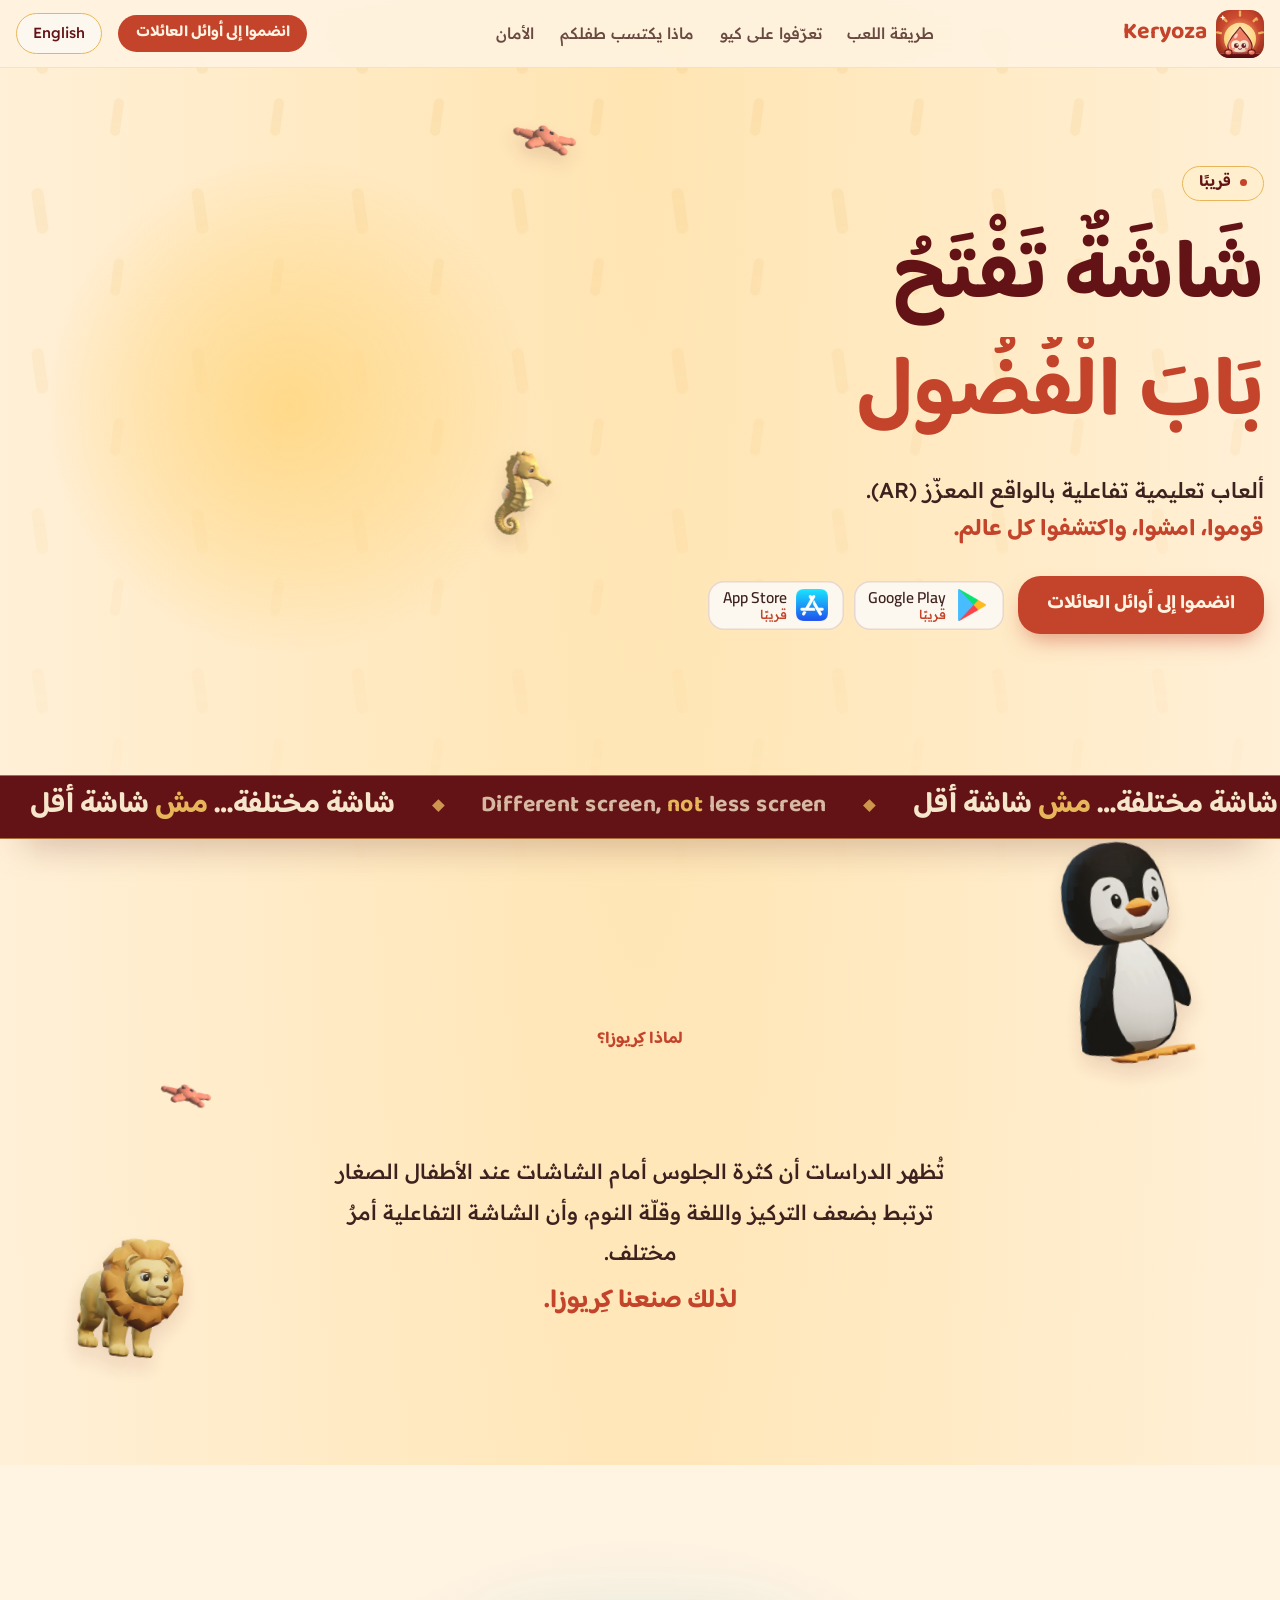
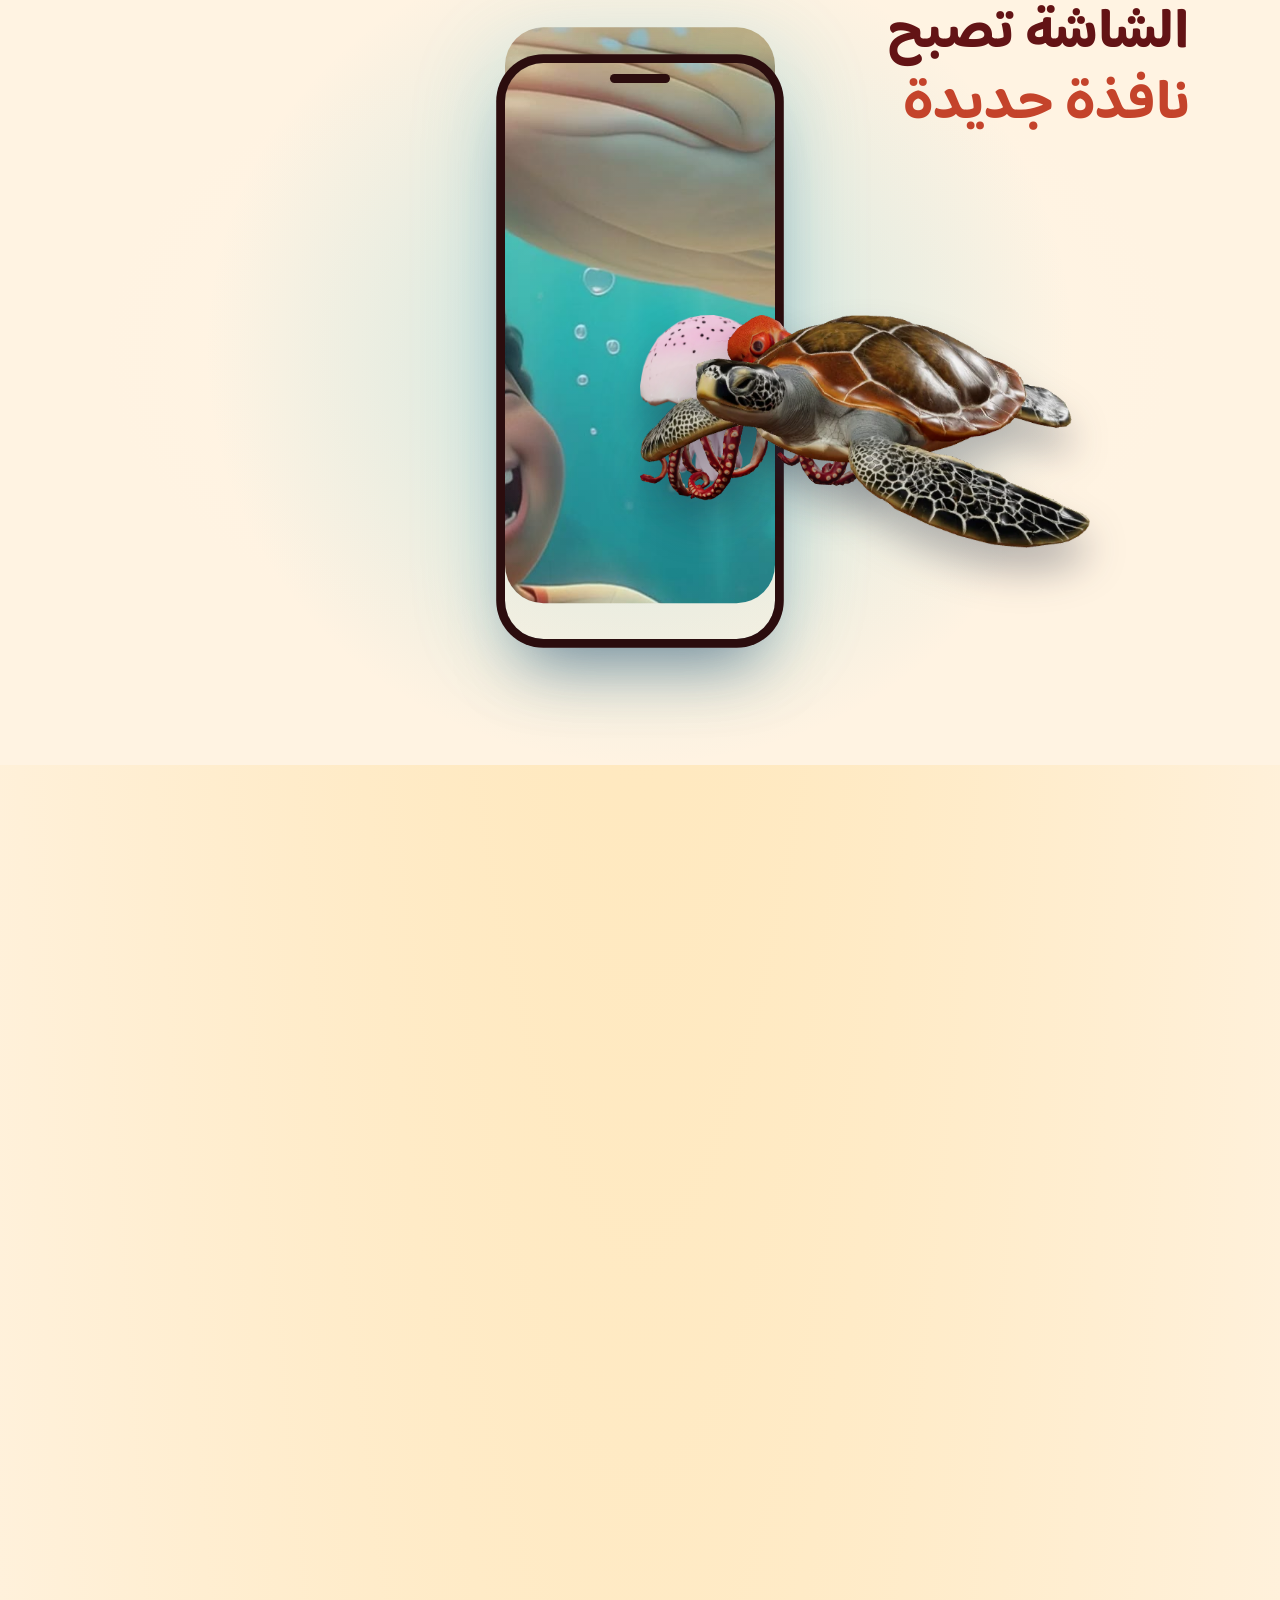
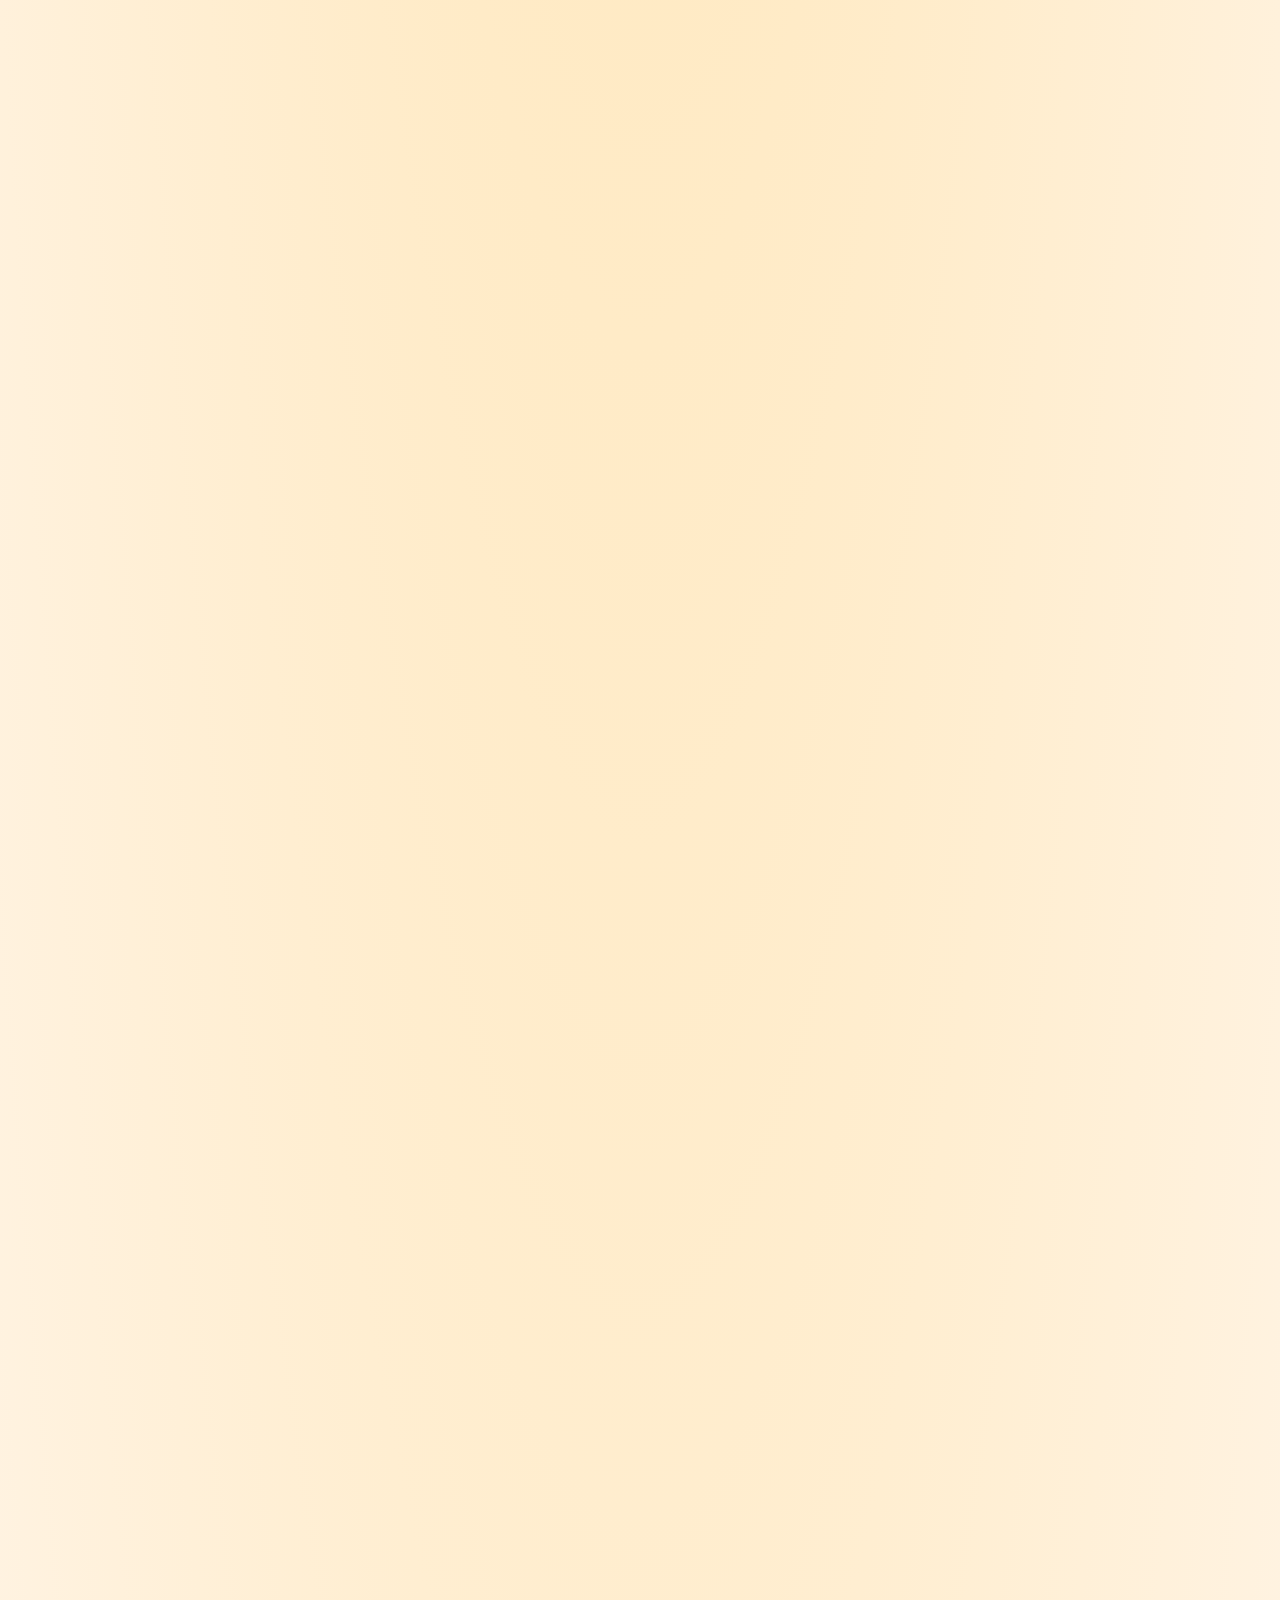
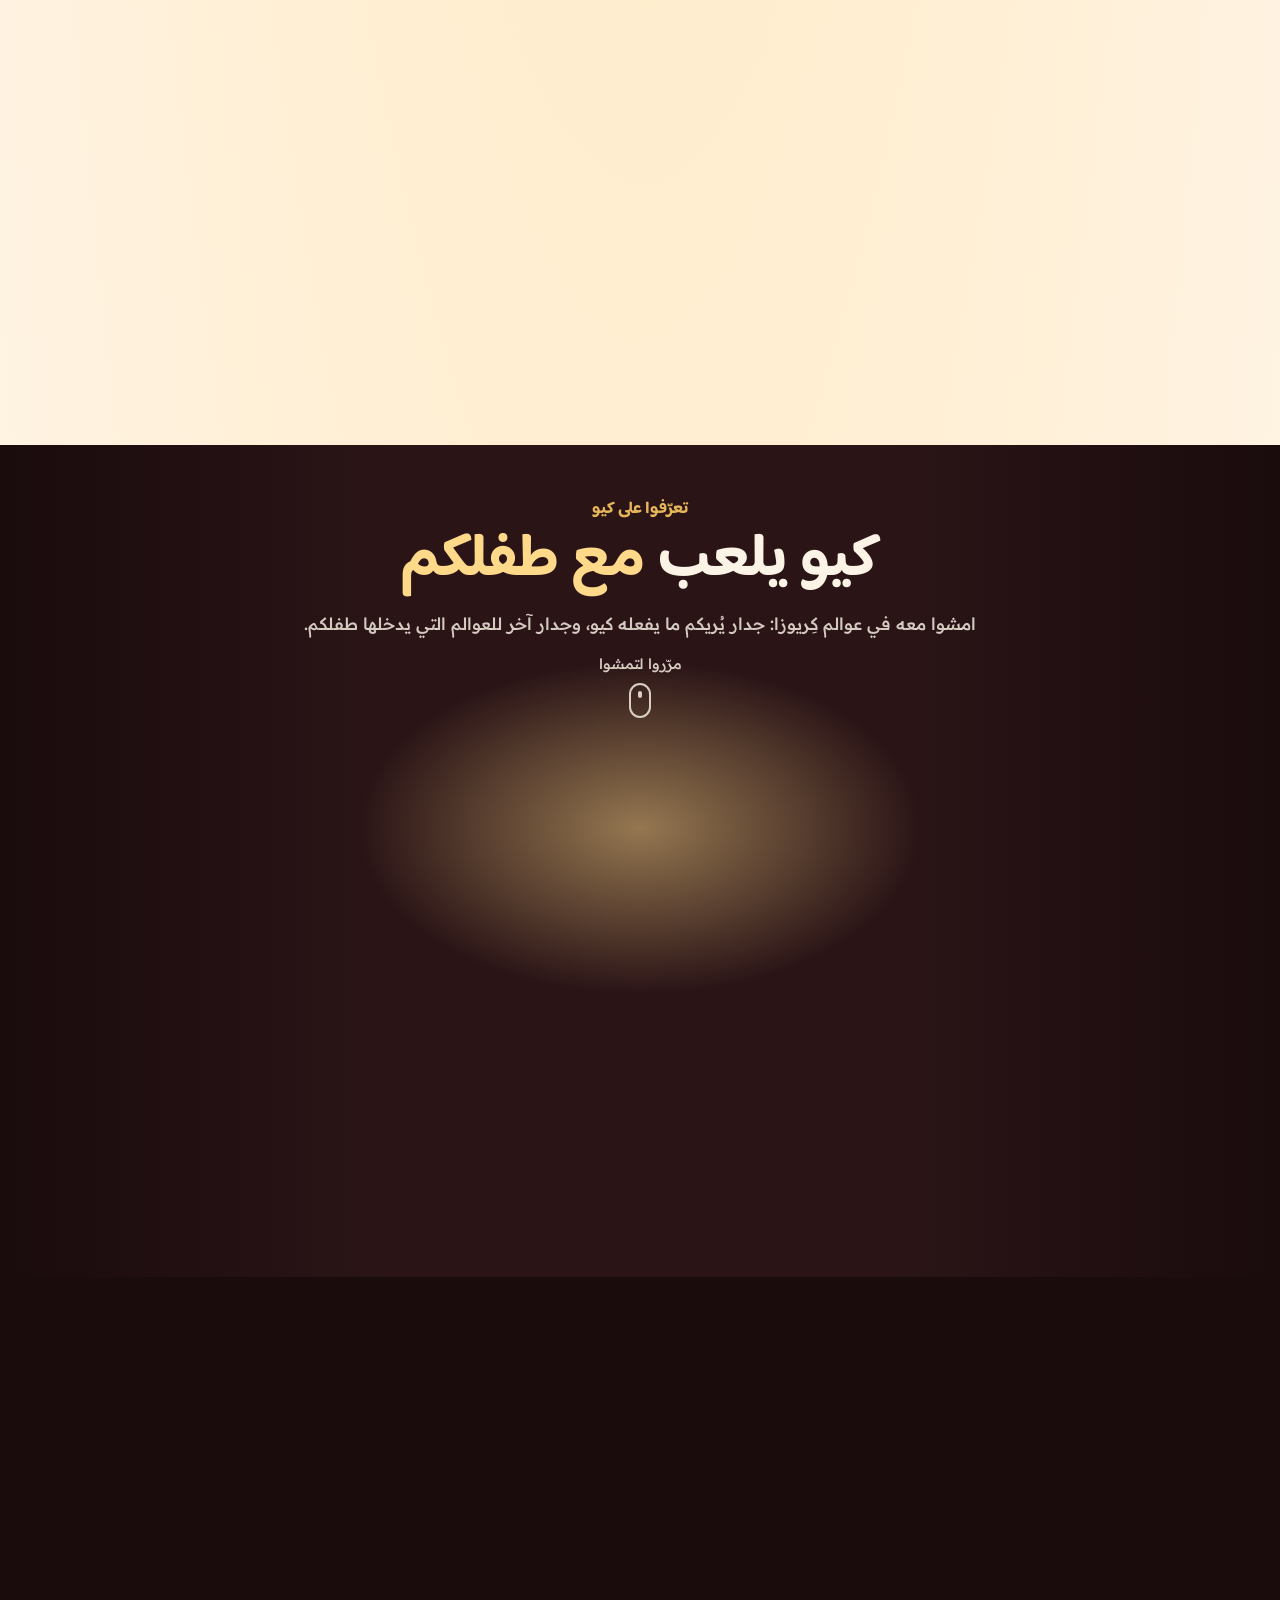
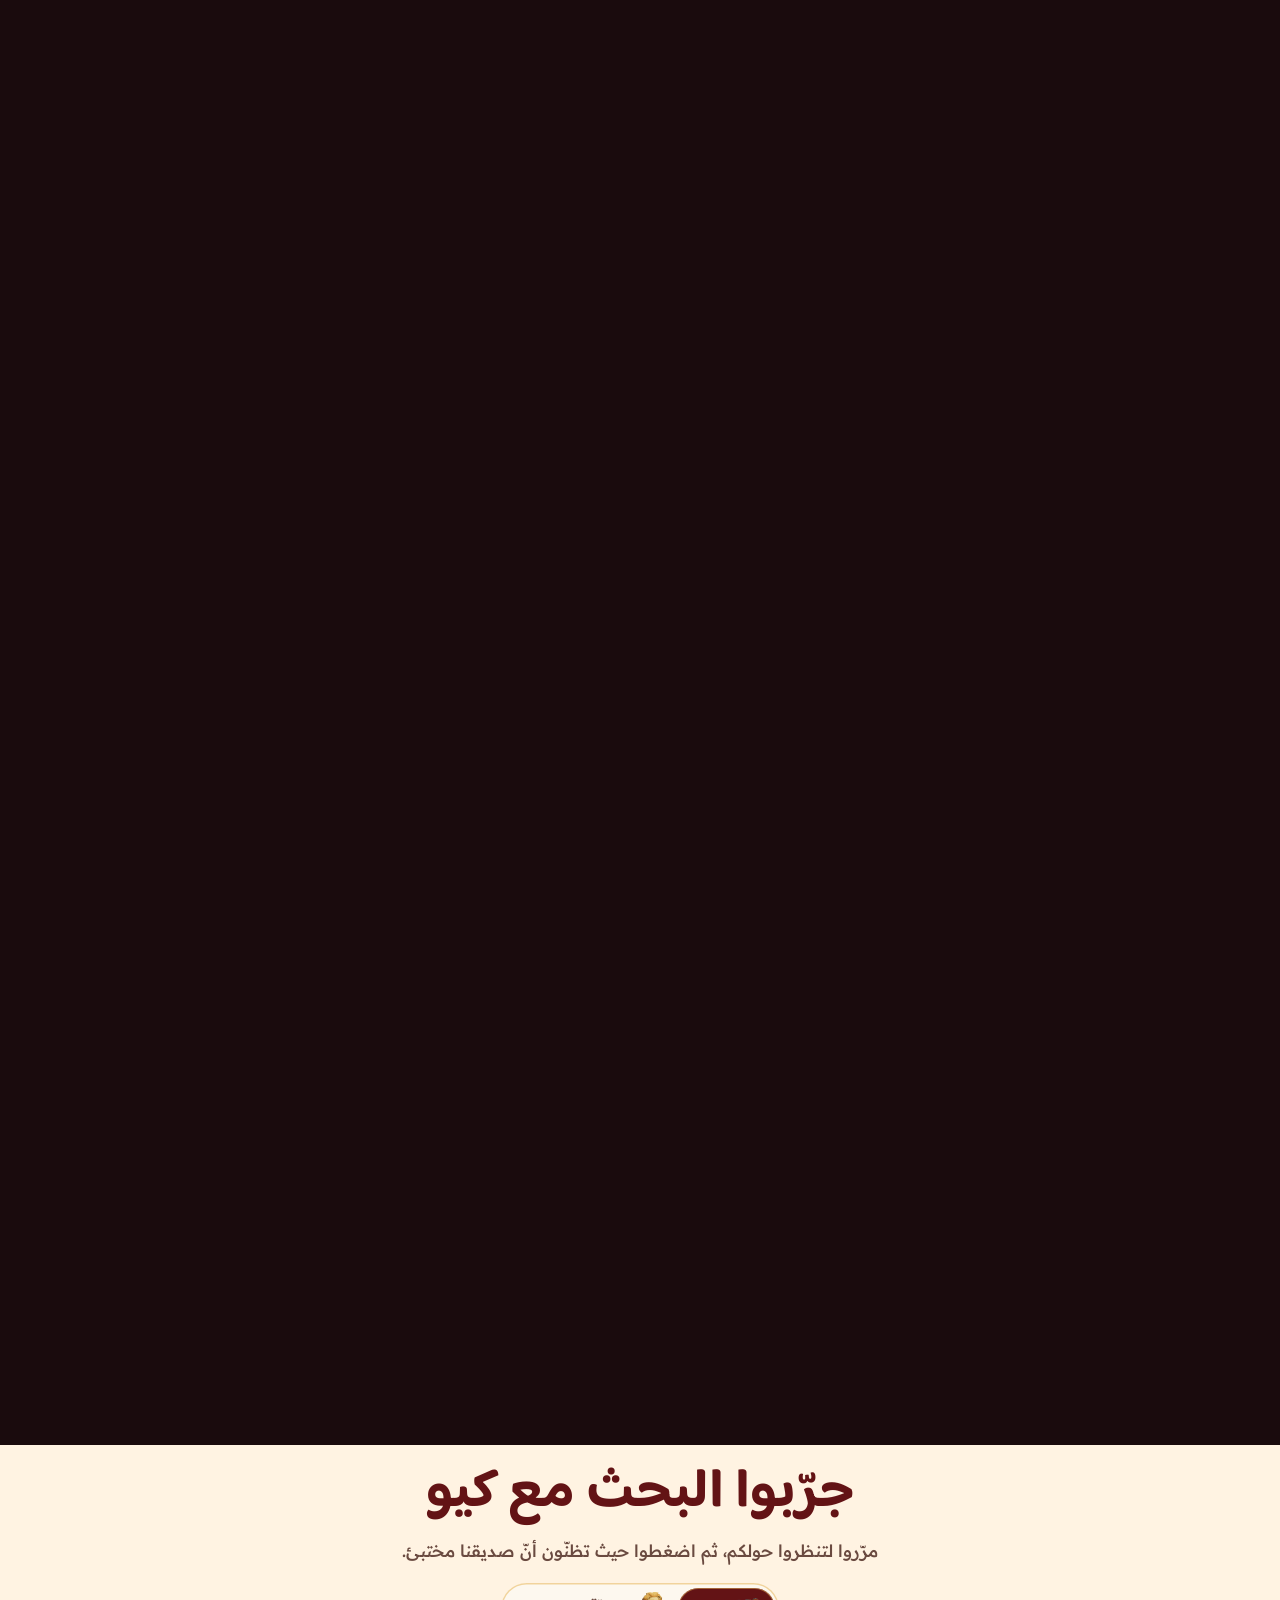
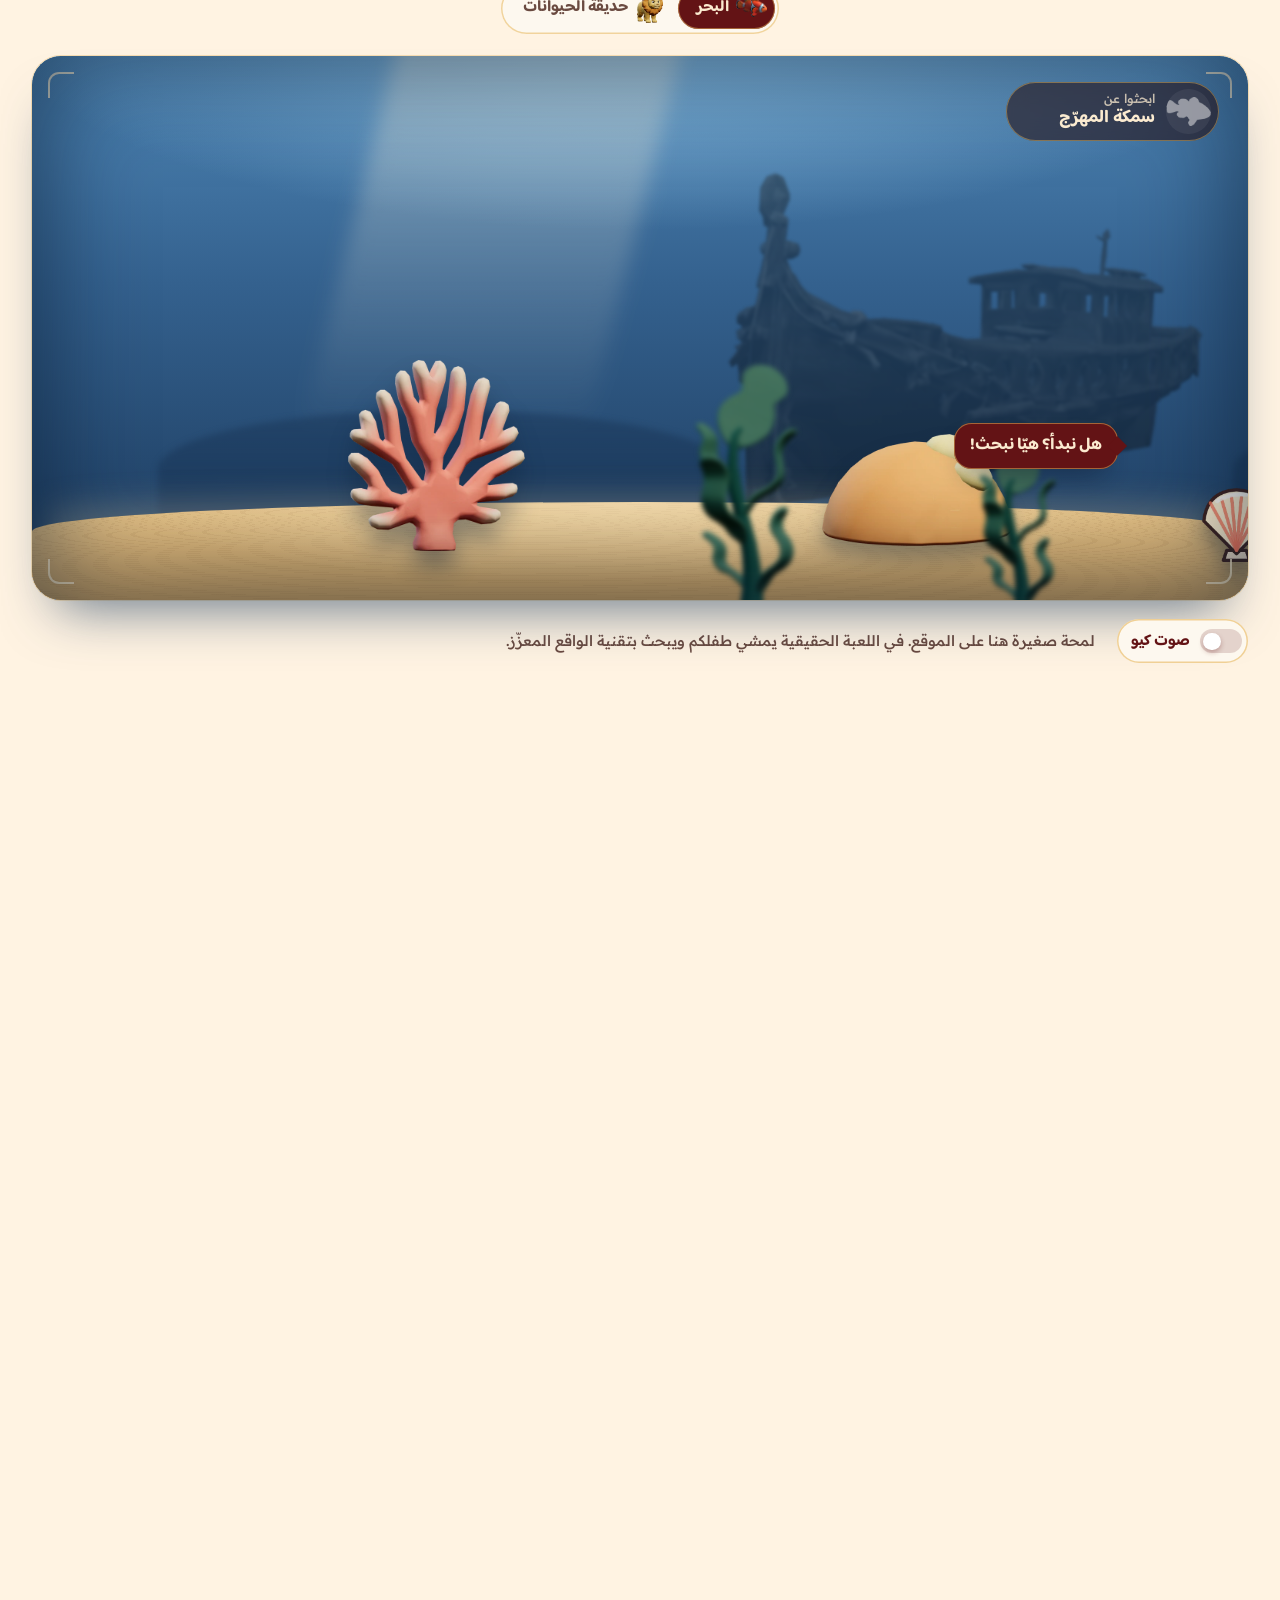
==== commit eb65cf15: "SEO and AI search: Arabic page + English page (/en/), robots.txt, sitemap.xml, structured data, shar" ====
--- a/index.html
+++ b/index.html
@@ -5,16 +5,33 @@
 <meta name="viewport" content="width=device-width, initial-scale=1, viewport-fit=cover">
 <meta http-equiv="Content-Security-Policy" content="default-src 'none'; script-src 'self'; style-src 'self'; font-src 'self'; img-src 'self' data: blob:; media-src 'self'; connect-src 'self' blob:; base-uri 'none'; form-action 'none'">
 <meta name="referrer" content="no-referrer">
-<title>كِريوزا · Keryoza</title>
-<meta name="description" content="كِريوزا: قصص تفاعلية بتقنية الواقع المعزّز (AR). شاشة مختلفة، مش شاشة أقل. قريبًا.">
+<title>كريوزا | ألعاب تعليمية عربية للأطفال بالواقع المعزز</title>
+<meta name="description" content="ألعاب تعليمية تفاعلية للأطفال بالعربي. مع كيو، يتحرك طفلك ويكتشف ويتعلم بالواقع المعزز. بدون إعلانات، والتحميل مجاني.">
 <meta name="theme-color" content="#FFF3E2">
 <link rel="canonical" href="https://keryoza.com/">
+<link rel="alternate" hreflang="ar" href="https://keryoza.com/">
+<link rel="alternate" hreflang="en" href="https://keryoza.com/en/">
+<link rel="alternate" hreflang="x-default" href="https://keryoza.com/">
 <link rel="icon" href="assets/logo.svg" type="image/svg+xml">
 <meta property="og:type" content="website">
+<meta property="og:site_name" content="Keryoza كريوزا">
+<meta property="og:locale" content="ar_AR">
+<meta property="og:locale:alternate" content="en_US">
 <meta property="og:url" content="https://keryoza.com/">
-<meta property="og:title" content="كِريوزا · Keryoza">
+<meta property="og:title" content="كريوزا | ألعاب تعليمية عربية للأطفال بالواقع المعزز">
 <meta property="og:description" content="شاشة مختلفة، مش شاشة أقل — Different Screen · NOT Less Screen">
-<meta property="og:image" content="https://keryoza.com/assets/keryoza-512.png">
+<meta property="og:image" content="https://keryoza.com/assets/share-card.jpg">
+<meta property="og:image:width" content="1200">
+<meta property="og:image:height" content="630">
+<meta property="og:image:alt" content="كريوزا Keryoza: شاشة مختلفة، مش شاشة أقل">
+<meta name="twitter:card" content="summary_large_image">
+<script type="application/ld+json">
+{"@context":"https://schema.org","@graph":[
+{"@type":"Organization","@id":"https://keryoza.com/#org","name":"Keryoza","alternateName":["كريوزا","كِريوزا","كيريوزا","Keryoza app"],"url":"https://keryoza.com/","logo":"https://keryoza.com/assets/keryoza-512.png","email":"support@keryoza.com"},
+{"@type":"WebSite","@id":"https://keryoza.com/#website","name":"Keryoza","alternateName":["كريوزا","كِريوزا"],"url":"https://keryoza.com/","inLanguage":["ar","en"],"publisher":{"@id":"https://keryoza.com/#org"}},
+{"@type":"MobileApplication","@id":"https://keryoza.com/#app","name":"Keryoza","alternateName":["كريوزا","كِريوزا"],"operatingSystem":"Android","applicationCategory":"EducationalApplication","inLanguage":"ar","description":"Interactive educational augmented reality (AR) games for children, in Arabic. Kio, a play friend, guides the child, who moves, searches and discovers. No ads.","publisher":{"@id":"https://keryoza.com/#org"}}
+]}
+</script>
 <link rel="preload" href="assets/baloo-display.woff" as="font" type="font/woff" crossorigin>
 <link rel="stylesheet" href="assets/landing.css">
 <noscript><link rel="stylesheet" href="assets/landing-nojs.css"></noscript>
@@ -22,15 +39,7 @@
 <script type="module" src="assets/landing-kio.js"></script>
 </head>
 <body>
-<!--
-THESIS (v3, 2026-11-01): you scroll and walk INTO Keryoza: a moving slogan ribbon, the screen opens like a
-  window, you walk down a hall with Kio (worlds on one wall, what Kio does on the other, new stories at the
-  end), you try one tiny search with him, then the gains, balanced play, the promises, and join.
-OWN-WORLD: locked brand (docs/design/brand/HANDOFF.md): cream ground, ray meadow, Keryoza Red voice,
-  gold joy, ink words; Baloo Bhaijaan 2 display, Readex Pro body; one 3D Kio (founder's own rig, smooth).
-COPY: docs/design/landing_v2/ROUND3_COPY.md (Arabic + child-development specialists, round 3).
--->
-<svg class="meadow" aria-hidden="true" focusable="false">
+<div class="meadow-wrap" aria-hidden="true"><svg class="meadow" focusable="false">
   <defs>
     <pattern id="rays" width="160" height="160" patternUnits="userSpaceOnUse">
       <rect x="34" y="28" width="12" height="46" rx="6" transform="rotate(-8 40 51)"/>
@@ -38,11 +47,10 @@
     </pattern>
   </defs>
   <rect width="100%" height="100%" fill="url(#rays)"/>
-</svg>
-
-<a class="skip" href="#why"><span class="ar">تخطَّ إلى المحتوى</span><span class="en" lang="en">Skip to content</span></a>
-
-<!-- The entrance: two dark doors with the Keryoza seal; a line of light, then they swing open into the page (CSS only, once per load). -->
+</svg></div>
+
+<a class="skip" href="#why"><span class="ar">تخطَّ إلى المحتوى</span></a>
+
 <div class="gate" aria-hidden="true"><i class="leaf l"><b><img src="assets/logo.svg" alt=""></b></i><i class="leaf r"><b><img src="assets/logo.svg" alt=""></b></i></div>
 
 <header class="bar">
@@ -51,35 +59,32 @@
     <span class="brand-word" lang="en" dir="ltr">Keryoza</span>
   </a>
   <nav class="nav" aria-label="أقسام الصفحة">
-    <a href="#window"><span class="ar">طريقة اللعب</span><span class="en" lang="en">How it plays</span></a>
-    <a href="#kio"><span class="ar">تعرّفوا على كيو</span><span class="en" lang="en">Meet Kio</span></a>
-    <a href="#gains"><span class="ar">ماذا يكتسب طفلكم</span><span class="en" lang="en">What they gain</span></a>
-    <a href="#features"><span class="ar">الأمان</span><span class="en" lang="en">Safety</span></a>
+    <a href="#window"><span class="ar">طريقة اللعب</span></a>
+    <a href="#kio"><span class="ar">تعرّفوا على كيو</span></a>
+    <a href="#gains"><span class="ar">ماذا يكتسب طفلكم</span></a>
+    <a href="#features"><span class="ar">الأمان</span></a>
   </nav>
-  <a class="bar-join" href="#join"><span class="ar">انضموا إلى أوائل العائلات</span><span class="en" lang="en">Join the first families</span></a>
-  <button class="lang" type="button" data-lang-toggle><span class="ar" lang="en">English</span><span class="en">عربي</span></button>
+  <a class="bar-join" href="#join"><span class="ar">انضموا إلى أوائل العائلات</span></a>
+  <a class="lang" href="en/" data-lang-link><span class="ar" lang="en">English</span></a>
 </header>
 
-<!-- The one 3D Kio lives on this canvas and walks between the stations below. -->
 <canvas class="kio-canvas" aria-hidden="true" data-kio-canvas></canvas>
 <p class="kio-say" data-kio-say aria-live="polite"></p>
-<!-- What Kio does when someone taps him: one reaction per tap, in turn (child-development + Arabic checked). -->
 <template data-kio-lines>
-  <i data-greet><span class="ar">أهلًا! أنا كيو. يلّا نلعب؟</span><span class="en" lang="en">Hi! I'm Kio. Shall we play?</span></i>
-  <b data-move="jump"><span class="ar">هوب! قفزة عالية!</span><span class="en" lang="en">Hop! A big jump!</span></b>
-  <b data-move="wave"><span class="ar">أتعرفون لماذا لا يلعب السمك كرة القدم؟ لأنه يخاف من الشبكة!</span><span class="en" lang="en">Why don't fish play football? They're scared of the net!</span></b>
-  <b data-move="giggle"><span class="ar">هههه… دغدغتني!</span><span class="en" lang="en">Hee hee, that tickles!</span></b>
-  <b data-move="peek"><span class="ar">بَخ! وجدتُكم!</span><span class="en" lang="en">Peekaboo! I found you!</span></b>
-  <b data-move="look"><span class="ar">ما الشيء الذي له أسنان ولا يعضّ؟ المِشط!</span><span class="en" lang="en">What has teeth but never bites? A comb!</span></b>
-  <b data-move="dance"><span class="ar">أنا أرقص… مَن يرقص معي؟</span><span class="en" lang="en">I'm dancing… who's dancing with me?</span></b>
-  <b data-move="jump"><span class="ar">أنا كيو، وأحبّ الاكتشاف!</span><span class="en" lang="en">I'm Kio, and I love discovering!</span></b>
+  <i data-greet><span class="ar">أهلًا! أنا كيو. يلّا نلعب؟</span></i>
+  <b data-move="jump"><span class="ar">هوب! قفزة عالية!</span></b>
+  <b data-move="wave"><span class="ar">أتعرفون لماذا لا يلعب السمك كرة القدم؟ لأنه يخاف من الشبكة!</span></b>
+  <b data-move="giggle"><span class="ar">هههه… دغدغتني!</span></b>
+  <b data-move="peek"><span class="ar">بَخ! وجدتُكم!</span></b>
+  <b data-move="look"><span class="ar">ما الشيء الذي له أسنان ولا يعضّ؟ المِشط!</span></b>
+  <b data-move="dance"><span class="ar">أنا أرقص… مَن يرقص معي؟</span></b>
+  <b data-move="jump"><span class="ar">أنا كيو، وأحبّ الاكتشاف!</span></b>
 </template>
 <div class="station station-dock" data-station="dock" aria-hidden="true"><img class="poster" src="assets/kio-greet.webp" width="400" height="400" alt=""></div>
 
 <main id="top">
 
-  <!-- ===== 1. HERO ===== -->
-  <section class="hero" data-at="hero" aria-labelledby="hero-title">
+    <section class="hero" data-at="hero" aria-labelledby="hero-title">
     <div class="props" aria-hidden="true">
       <img class="prop p1" data-depth="18" src="assets/prop-shell.webp" alt="">
       <img class="prop p2" data-depth="10" src="assets/friend-clownfish.webp" alt="">
@@ -88,20 +93,20 @@
       <img class="prop p5" data-depth="14" src="assets/friend-seahorse.webp" alt="">
     </div>
     <div class="hero-text">
-      <p class="chip"><span class="dot" aria-hidden="true"></span><span class="ar">قريبًا</span><span class="en" lang="en">Coming soon</span></p>
+      <p class="chip"><span class="dot" aria-hidden="true"></span><span class="ar">قريبًا</span></p>
       <h1 id="hero-title">
         <span class="ar"><span class="hl">شَاشَةٌ تَفْتَحُ</span> <em class="hl">بَابَ الْفُضُول</em></span>
-        <span class="en" lang="en"><span class="hl">A screen that opens</span> <em class="hl">the door to curiosity</em></span>
+        
       </h1>
       <p class="hero-sub">
-        <span class="ar">قصص تفاعلية بتقنية الواقع المعزّز (AR). <b>قوموا، امشوا، واكتشفوا كل عالم.</b></span>
-        <span class="en" lang="en">Interactive AR stories. <b>Get up, walk, and explore every world.</b></span>
+        <span class="ar">ألعاب تعليمية تفاعلية بالواقع المعزّز (AR). <b>قوموا، امشوا، واكتشفوا كل عالم.</b></span>
+        
       </p>
       <div class="cta-row">
-        <a class="btn-join" href="#join"><span class="ar">انضموا إلى أوائل العائلات</span><span class="en" lang="en">Join the first families</span></a>
+        <a class="btn-join" href="#join"><span class="ar">انضموا إلى أوائل العائلات</span></a>
         <div class="stores">
-          <span class="store"><img src="assets/store-google-play.png" width="28" height="32" alt=""><span><b lang="en" dir="ltr">Google Play</b><small class="ar">قريبًا</small><small class="en" lang="en">Coming soon</small></span></span>
-          <span class="store"><img src="assets/store-app-store.png" width="32" height="32" alt=""><span><b lang="en" dir="ltr">App Store</b><small class="ar">قريبًا</small><small class="en" lang="en">Coming soon</small></span></span>
+          <span class="store"><img src="assets/store-google-play.png" width="28" height="32" alt=""><span><b lang="en" dir="ltr">Google Play</b><small class="ar">قريبًا</small></span></span>
+          <span class="store"><img src="assets/store-app-store.png" width="32" height="32" alt=""><span><b lang="en" dir="ltr">App Store</b><small class="ar">قريبًا</small></span></span>
         </div>
       </div>
     </div>
@@ -111,27 +116,22 @@
         <img class="poster" src="assets/kio-wave.webp" width="400" height="400" alt="">
       </button>
     </div>
-    <!-- The slogan as one calm ribbon: Arabic and English in turn, drifting slowly with the scroll. -->
-    <div class="band" role="img" aria-label="شاشة مختلفة، مش شاشة أقل — Different screen, NOT less screen" data-band>
+        <div class="band" role="img" aria-label="شاشة مختلفة، مش شاشة أقل — Different screen, NOT less screen" data-band>
       <div class="band-row" dir="rtl" aria-hidden="true"><div class="band-track" data-band-track="1">
         <span class="ar-i">شاشة مختلفة… <em>مش</em> شاشة أقل</span><i></i><span class="en-i" lang="en" dir="ltr">Different screen, <em>not</em> less screen</span><i></i><span class="ar-i">شاشة مختلفة… <em>مش</em> شاشة أقل</span><i></i><span class="en-i" lang="en" dir="ltr">Different screen, <em>not</em> less screen</span><i></i><span class="ar-i">شاشة مختلفة… <em>مش</em> شاشة أقل</span><i></i><span class="en-i" lang="en" dir="ltr">Different screen, <em>not</em> less screen</span><i></i><span class="ar-i">شاشة مختلفة… <em>مش</em> شاشة أقل</span><i></i><span class="en-i" lang="en" dir="ltr">Different screen, <em>not</em> less screen</span><i></i>
       </div></div>
     </div>
   </section>
 
-  <!-- ===== 2. WHY ===== -->
-  <section class="why" id="why" data-at="dock" aria-labelledby="why-title">
-    <p class="eyebrow"><span class="ar">لماذا كِريوزا؟</span><span class="en" lang="en">Why Keryoza?</span></p>
-    <h2 id="why-title" class="reveal"><span class="ar">شاشة <em>بشكل مختلف</em></span><span class="en" lang="en">A screen, <em>done differently</em></span></h2>
+    <section class="why" id="why" data-at="dock" aria-labelledby="why-title">
+    <div class="drift" aria-hidden="true"><img class="d1" data-par="-0.22" src="assets/friend-penguin.webp" alt="" loading="lazy"><img class="d2" data-par="0.16" src="assets/prop-star.webp" alt="" loading="lazy"><img class="d3" data-par="-0.1" src="assets/friend-lion.webp" alt="" loading="lazy"></div>
+    <p class="eyebrow"><span class="ar">لماذا كِريوزا؟</span></p>
+    <h2 id="why-title" class="reveal"><span class="ar">شاشة <em>بشكل مختلف</em></span></h2>
     <p class="why-p ar">تُظهر الدراسات أن كثرة الجلوس أمام الشاشات عند الأطفال الصغار ترتبط بضعف التركيز واللغة وقلّة النوم، وأن الشاشة التفاعلية أمرٌ مختلف. <b>لذلك صنعنا كِريوزا.</b></p>
-    <p class="why-p en" lang="en">Studies show that a lot of sitting in front of screens in young children is linked with weaker focus and language and less sleep, and that an interactive screen is a different thing. <b>That is why we made Keryoza.</b></p>
-  </section>
-
-  <!-- ===== 3. THE SCREEN BECOMES A NEW WINDOW =====
-       A phone is a window cut into the page: the sea is really all around, behind the cream. As you scroll,
-       three creatures swim OUT of the phone into the page (far, mid, near: the AR moment), Kio reacts beside
-       it, then the window opens wide and the sea surrounds you. Art director round 4. -->
-  <section class="portal" id="window" data-at="portal" aria-labelledby="window-title">
+    
+  </section>
+
+    <section class="portal" id="window" data-at="portal" aria-labelledby="window-title">
     <div class="sticky">
       <video class="portal-video" muted playsinline loop preload="metadata" poster="assets/window-poster.jpg" aria-hidden="true" data-tall="assets/window-tall" data-tall-poster="assets/window-poster-tall.jpg">
         <source src="assets/window-wide.webm" type="video/webm">
@@ -139,86 +139,80 @@
       </video>
       <span class="portal-glow" aria-hidden="true"></span>
       <span class="portal-bezel" aria-hidden="true"><i></i></span>
-      <h2 class="portal-title" id="window-title"><span class="ar">الشاشة تصبح <em>نافذة جديدة</em></span><span class="en" lang="en">The screen becomes <em>a new window</em></span></h2>
+      <h2 class="portal-title" id="window-title"><span class="ar">الشاشة تصبح <em>نافذة جديدة</em></span></h2>
       <span class="swim-clip"><img class="swim far" data-swim="0" src="assets/sea-jellyfish.webp" width="583" height="728" alt=""></span>
       <span class="swim-clip"><img class="swim mid" data-swim="1" src="assets/sea-octopus.webp" width="720" height="549" alt=""></span>
       <span class="swim-clip"><img class="swim near" data-swim="2" src="assets/sea-turtle.webp" width="622" height="322" alt=""></span>
       <button type="button" class="station station-portal" data-station="portal" data-kio-tap aria-label="كيو"><img class="poster" src="assets/kio-surprised.webp" width="400" height="400" alt=""></button>
-      <p class="portal-line"><span class="ar">تخرج القصة من الشاشة… <b>فيمشي طفلكم ليكتشفها</b></span><span class="en" lang="en">The story steps out of the screen… <b>so your child walks to find it</b></span><small><span class="ar">بتقنية الواقع المعزّز (AR)</span><span class="en" lang="en">With AR</span></small></p>
-    </div>
-  </section>
-
-  <!-- ===== 4. THE HALL: walk with Kio past the worlds (one wall) and what Kio does (the other wall) =====
-       Shutabug-style: the page scroll moves you down a 3D corridor. Each exhibit opens toward you as you
-       near it, and its museum placard (the readable text + Kio's real voice) shows in the HUD. -->
-  <section class="hall" id="kio" data-at="hall" aria-labelledby="hall-title">
+      <p class="portal-line"><span class="ar">تخرج اللعبة من الشاشة… <b>فيمشي طفلكم ليكتشفها</b></span><small><span class="ar">بتقنية الواقع المعزّز (AR)</span></small></p>
+    </div>
+  </section>
+
+    <section class="hall" id="kio" data-at="hall" aria-labelledby="hall-title">
     <span id="worlds" class="anchor" aria-hidden="true"></span>
     <div class="sticky">
       <div class="hall-view" data-hall-view aria-hidden="true">
         <div class="hall-world" data-hall-world></div>
       </div>
       <header class="hall-sign" data-hall-sign>
-        <p class="eyebrow"><span class="ar">تعرّفوا على كيو</span><span class="en" lang="en">Meet Kio</span></p>
-        <h2 id="hall-title"><span class="ar">كيو يلعب <em>مع طفلكم</em></span><span class="en" lang="en">Kio plays <em>with your child</em></span></h2>
-        <p><span class="ar">امشوا معه في عوالم كِريوزا: جدار يُريكم ما يفعله كيو، وجدار آخر للعوالم التي يدخلها طفلكم.</span><span class="en" lang="en">Walk with him through Keryoza's worlds: one wall shows what Kio does, the other the worlds your child walks into.</span></p>
-        <p class="walk-hint"><span class="ar">مرّروا لتمشوا</span><span class="en" lang="en">Scroll to walk</span><i aria-hidden="true"></i></p>
+        <p class="eyebrow"><span class="ar">تعرّفوا على كيو</span></p>
+        <h2 id="hall-title"><span class="ar">كيو يلعب <em>مع طفلكم</em></span></h2>
+        <p><span class="ar">امشوا معه في عوالم كِريوزا: جدار يُريكم ما يفعله كيو، وجدار آخر للعوالم التي يدخلها طفلكم.</span></p>
+        <p class="walk-hint"><span class="ar">مرّروا لتمشوا</span><i aria-hidden="true"></i></p>
       </header>
 
-      <!-- The exhibits. With JS + motion they hang on the hall walls and their text moves to the placard;
-           without (or with reduced motion) they read as a plain list. data-side: a = worlds wall, b = Kio wall. -->
-      <ol class="exhibits" data-exhibits>
+            <ol class="exhibits" data-exhibits>
         <li class="exhibit world" data-side="a" data-act="look">
           <figure class="frame z"><img src="assets/scene-zoo.webp" width="720" height="876" alt="أصدقاء من حديقة الحيوان في كِريوزا: فيل وزرافة وأسد" loading="lazy"></figure>
-          <div class="placard"><p class="pk"><span class="ar">عالم</span><span class="en" lang="en">A world</span></p><h3><span class="ar">حديقة الحيوان</span><span class="en" lang="en">The zoo</span></h3><p><span class="ar">أصدقاء من الحيوانات يختبئون… وطفلكم يبحث عنهم ويتعرّف عليهم.</span><span class="en" lang="en">Animal friends are hiding… and your child searches for them and gets to know them.</span></p></div>
+          <div class="placard"><p class="pk"><span class="ar">عالم</span></p><h3><span class="ar">حديقة الحيوان</span></h3><p><span class="ar">أصدقاء من الحيوانات يختبئون… وطفلكم يبحث عنهم ويتعرّف عليهم.</span></p></div>
         </li>
         <li class="exhibit kio" data-side="b" data-act="wave">
           <figure class="frame"><img src="assets/screen-thresholdscreen.webp" width="480" height="584" alt="" loading="lazy"></figure>
-          <div class="placard"><p class="pk"><span class="ar">كيو</span><span class="en" lang="en">Kio</span></p><h3><span class="ar">صديق اللعب</span><span class="en" lang="en">A play friend</span></h3><p><span class="ar">يستقبل طفلكم عند بداية اللعب، ويلعب معه من أول لحظة.</span><span class="en" lang="en">He greets your child when play starts and plays alongside them from the first moment.</span></p><blockquote><span class="ar">«أهلًا! أنا كيو، هيّا نلعب»</span><span class="en" lang="en">"Hi! I'm Kio, let's play"</span></blockquote><button type="button" class="speak" data-audio="kio_s9_hello"><span class="ar">اسمعوا صوت كيو</span><span class="en" lang="en">Hear Kio</span></button></div>
+          <div class="placard"><p class="pk"><span class="ar">كيو</span></p><h3><span class="ar">صديق اللعب</span></h3><p><span class="ar">يستقبل طفلكم عند بداية اللعب، ويلعب معه من أول لحظة.</span></p><blockquote><span class="ar">«أهلًا! أنا كيو، هيّا نلعب»</span></blockquote><button type="button" class="speak" data-audio="kio_s9_hello"><span class="ar">اسمعوا صوت كيو</span></button></div>
         </li>
         <li class="exhibit world" data-side="a" data-act="look">
           <figure class="frame"><img src="assets/screen-s21_habitat.webp" width="480" height="584" alt="من لعبة كِريوزا: صديق في حديقة الحيوان" loading="lazy"></figure>
-          <div class="placard"><p class="pk"><span class="ar">حديقة الحيوان</span><span class="en" lang="en">The zoo</span></p><h3><span class="ar">حديقة تكبر معه</span><span class="en" lang="en">A zoo that grows with them</span></h3><p><span class="ar">كل صديق يجده طفلكم ينضمّ إلى حديقته.</span><span class="en" lang="en">Every friend your child finds joins their own zoo.</span></p></div>
+          <div class="placard"><p class="pk"><span class="ar">حديقة الحيوان</span></p><h3><span class="ar">حديقة تكبر معه</span></h3><p><span class="ar">كل صديق يجده طفلكم ينضمّ إلى حديقته.</span></p></div>
         </li>
         <li class="exhibit kio" data-side="b" data-act="look">
           <figure class="frame"><img src="assets/screen-s22_seamap.webp" width="480" height="584" alt="" loading="lazy"></figure>
-          <div class="placard"><p class="pk"><span class="ar">كيو</span><span class="en" lang="en">Kio</span></p><h3><span class="ar">يبحث معه</span><span class="en" lang="en">Searches together</span></h3><p><span class="ar">يقول دائمًا «نحن»: نبحث معًا، ونجد معًا.</span><span class="en" lang="en">He always says "we": we search together, we find together.</span></p><blockquote><span class="ar">«ربّما هو خلفنا! هيّا ننظر خلفنا.»</span><span class="en" lang="en">"Maybe it's behind us! Let's look behind us."</span></blockquote><button type="button" class="speak" data-audio="kio_hint_45s_behind"><span class="ar">اسمعوا صوت كيو</span><span class="en" lang="en">Hear Kio</span></button></div>
+          <div class="placard"><p class="pk"><span class="ar">كيو</span></p><h3><span class="ar">يبحث معه</span></h3><p><span class="ar">يقول دائمًا «نحن»: نبحث معًا، ونجد معًا.</span></p><blockquote><span class="ar">«ربّما هو خلفنا! هيّا ننظر خلفنا.»</span></blockquote><button type="button" class="speak" data-audio="kio_hint_45s_behind"><span class="ar">اسمعوا صوت كيو</span></button></div>
         </li>
         <li class="exhibit world" data-side="a" data-act="look">
           <figure class="frame s"><img src="assets/scene-sea.webp" width="720" height="876" alt="كائنات البحر في كِريوزا: سلحفاة وأخطبوط وسمكة مهرّج" loading="lazy"></figure>
-          <div class="placard"><p class="pk"><span class="ar">عالم</span><span class="en" lang="en">A world</span></p><h3><span class="ar">قاع البحر</span><span class="en" lang="en">The sea bed</span></h3><p><span class="ar">كائنات البحر وكنزٌ مخفي… ومع كل اكتشاف معلومة حقيقية.</span><span class="en" lang="en">Sea creatures and a hidden treasure… with a real fact at every find.</span></p></div>
+          <div class="placard"><p class="pk"><span class="ar">عالم</span></p><h3><span class="ar">قاع البحر</span></h3><p><span class="ar">كائنات البحر وكنزٌ مخفي… ومع كل اكتشاف معلومة حقيقية.</span></p></div>
         </li>
         <li class="exhibit kio" data-side="b" data-act="look">
           <figure class="frame k"><img src="assets/kio-idea.webp" width="400" height="400" alt="" loading="lazy"></figure>
-          <div class="placard"><p class="pk"><span class="ar">كيو</span><span class="en" lang="en">Kio</span></p><h3><span class="ar">يرشده بلطف</span><span class="en" lang="en">Guides gently</span></h3><p><span class="ar">إذا تأخّر الاكتشاف، يعطيه تلميحًا صغيرًا. لا يوجد «خطأ» في كِريوزا.</span><span class="en" lang="en">If a find takes a while, he gives a small hint. There is no "wrong" in Keryoza.</span></p><blockquote><span class="ar">«لم نجده بعد؟ لا بأس! هيّا نسمع التلميح مرّة أخرى.»</span><span class="en" lang="en">"Not found yet? That's okay! Let's hear the hint again."</span></blockquote><button type="button" class="speak" data-audio="kio_hint_20s_prefix"><span class="ar">اسمعوا صوت كيو</span><span class="en" lang="en">Hear Kio</span></button></div>
+          <div class="placard"><p class="pk"><span class="ar">كيو</span></p><h3><span class="ar">يرشده بلطف</span></h3><p><span class="ar">إذا تأخّر الاكتشاف، يعطيه تلميحًا صغيرًا. لا يوجد «خطأ» في كِريوزا.</span></p><blockquote><span class="ar">«لم نجده بعد؟ لا بأس! هيّا نسمع التلميح مرّة أخرى.»</span></blockquote><button type="button" class="speak" data-audio="kio_hint_20s_prefix"><span class="ar">اسمعوا صوت كيو</span></button></div>
         </li>
         <li class="exhibit world" data-side="a" data-act="look">
           <figure class="frame"><img src="assets/screen-s23_submarine.webp" width="480" height="584" alt="من لعبة كِريوزا: الغوّاصة" loading="lazy"></figure>
-          <div class="placard"><p class="pk"><span class="ar">قاع البحر</span><span class="en" lang="en">The sea bed</span></p><h3><span class="ar">غوّاصة وخريطة</span><span class="en" lang="en">A submarine and a map</span></h3><p><span class="ar">رحلة تحت الماء، وكنز ينتظر من يجده.</span><span class="en" lang="en">A trip under the water, and a treasure waiting to be found.</span></p></div>
+          <div class="placard"><p class="pk"><span class="ar">قاع البحر</span></p><h3><span class="ar">غوّاصة وخريطة</span></h3><p><span class="ar">رحلة تحت الماء، وكنز ينتظر من يجده.</span></p></div>
         </li>
         <li class="exhibit kio" data-side="b" data-act="dance">
           <figure class="frame"><img src="assets/screen-s19_sleeping.webp" width="480" height="584" alt="" loading="lazy"></figure>
-          <div class="placard"><p class="pk"><span class="ar">كيو</span><span class="en" lang="en">Kio</span></p><h3><span class="ar">يفرح… ثم يرتاح</span><span class="en" lang="en">Celebrates, then rests</span></h3><p><span class="ar">يحتفل بكل اكتشاف، وفي نهاية اللعبة يتعب فينام. وتبدأ اللعبة التالية عندما تقرّرون أنتم.</span><span class="en" lang="en">He celebrates every find. At the end of a game he gets tired and sleeps. The next game starts when you decide.</span></p><blockquote><span class="ar">«تعبتُ قليلًا. سأنامُ قليلًا، ونلعبُ بعدَ قليل.»</span><span class="en" lang="en">"I'm a little tired. I'll sleep a bit, and we'll play later."</span></blockquote><button type="button" class="speak" data-audio="kio_rest_gap"><span class="ar">اسمعوا صوت كيو</span><span class="en" lang="en">Hear Kio</span></button></div>
+          <div class="placard"><p class="pk"><span class="ar">كيو</span></p><h3><span class="ar">يفرح… ثم يرتاح</span></h3><p><span class="ar">يحتفل بكل اكتشاف، وفي نهاية اللعبة يتعب فينام. وتبدأ اللعبة التالية عندما تقرّرون أنتم.</span></p><blockquote><span class="ar">«تعبتُ قليلًا. سأنامُ قليلًا، ونلعبُ بعدَ قليل.»</span></blockquote><button type="button" class="speak" data-audio="kio_rest_gap"><span class="ar">اسمعوا صوت كيو</span></button></div>
         </li>
         <li class="exhibit world" data-side="a" data-act="look">
           <figure class="frame"><img src="assets/screen-s24_logbook.webp" width="480" height="584" alt="من لعبة كِريوزا: دفتر الاكتشافات" loading="lazy"></figure>
-          <div class="placard"><p class="pk"><span class="ar">قاع البحر</span><span class="en" lang="en">The sea bed</span></p><h3><span class="ar">دفتر الاكتشافات</span><span class="en" lang="en">The finds logbook</span></h3><p><span class="ar">يحفظ طفلكم في دفتره كل كائن وجده.</span><span class="en" lang="en">Your child keeps every creature they found in their own logbook.</span></p></div>
+          <div class="placard"><p class="pk"><span class="ar">قاع البحر</span></p><h3><span class="ar">دفتر الاكتشافات</span></h3><p><span class="ar">يحفظ طفلكم في دفتره كل كائن وجده.</span></p></div>
         </li>
         <li class="exhibit kio" data-side="b" data-act="wave">
           <figure class="frame"><img src="assets/screen-s20_activitychoice.webp" width="480" height="584" alt="" loading="lazy"></figure>
-          <div class="placard"><p class="pk"><span class="ar">كيو</span><span class="en" lang="en">Kio</span></p><h3><span class="ar">يقرّبه منكم</span><span class="en" lang="en">Brings them closer to you</span></h3><p><span class="ar">قبل أن ينام، يخبره بنشاطٍ حقيقي تختارونه أنتم، ويدعوه ليحكي لكم ما وجده.</span><span class="en" lang="en">Before he sleeps, he tells your child about a real-world activity that you chose, and invites them to tell you what they found.</span></p></div>
+          <div class="placard"><p class="pk"><span class="ar">كيو</span></p><h3><span class="ar">يقرّبه منكم</span></h3><p><span class="ar">قبل أن ينام، يخبره بنشاطٍ حقيقي تختارونه أنتم، ويدعوه ليحكي لكم ما وجده.</span></p></div>
         </li>
       </ol>
 
-      <!-- The end wall: what comes next. Topics the founder picked (2026-11-02); each picture is a clay scene rendered for the page. -->
-      <div class="hall-end" data-hall-end>
-        <h3><span class="ar">قصص جديدة <em>في الطريق</em></span><span class="en" lang="en">New stories <em>on the way</em></span></h3>
+            <div class="hall-end" data-hall-end>
+        <h3><span class="ar">ألعاب جديدة <em>في الطريق</em></span></h3>
         <ul class="doors">
-          <li class="door d-space"><img src="assets/scene-space.webp" width="720" height="876" alt="" loading="lazy"><span class="soon-pill"><span class="ar">الفضاء</span><span class="en" lang="en">Space</span></span></li>
-          <li class="door d-pyr"><img src="assets/soon-pyramids.webp" width="600" height="498" alt="" loading="lazy"><span class="soon-pill"><span class="ar">الأهرامات</span><span class="en" lang="en">The pyramids</span></span></li>
-          <li class="door d-let"><img src="assets/soon-letters.webp" width="600" height="615" alt="" loading="lazy"><span class="soon-pill"><span class="ar">الحروف العربية</span><span class="en" lang="en">Arabic letters</span></span></li>
-          <li class="door d-puz"><img src="assets/soon-puzzle.webp" width="600" height="702" alt="" loading="lazy"><span class="soon-pill"><span class="ar">ألغاز</span><span class="en" lang="en">Puzzles</span></span></li>
-          <li class="door d-cnt"><img src="assets/soon-counting.webp" width="600" height="322" alt="" loading="lazy"><span class="soon-pill"><span class="ar">العدّ</span><span class="en" lang="en">Counting</span></span></li>
-          <li class="door d-his"><img src="assets/soon-history.webp" width="600" height="428" alt="" loading="lazy"><span class="soon-pill"><span class="ar">رحلة عبر التاريخ</span><span class="en" lang="en">A journey through history</span></span></li>
+          <li class="door d-space"><img src="assets/scene-space.webp" width="720" height="876" alt="" loading="lazy"><span class="soon-pill"><span class="ar">الفضاء</span></span></li>
+          <li class="door d-pyr"><img src="assets/soon-pyramids.webp" width="600" height="498" alt="" loading="lazy"><span class="soon-pill"><span class="ar">الأهرامات</span></span></li>
+          <li class="door d-let"><img src="assets/soon-letters.webp" width="600" height="615" alt="" loading="lazy"><span class="soon-pill"><span class="ar">الحروف العربية</span></span></li>
+          <li class="door d-puz"><img src="assets/soon-puzzle.webp" width="600" height="702" alt="" loading="lazy"><span class="soon-pill"><span class="ar">ألغاز</span></span></li>
+          <li class="door d-cnt"><img src="assets/soon-counting.webp" width="600" height="322" alt="" loading="lazy"><span class="soon-pill"><span class="ar">العدّ</span></span></li>
+          <li class="door d-his"><img src="assets/soon-history.webp" width="600" height="428" alt="" loading="lazy"><span class="soon-pill"><span class="ar">رحلة عبر التاريخ</span></span></li>
         </ul>
       </div>
 
@@ -227,15 +221,14 @@
     </div>
   </section>
 
-  <!-- ===== 6. TRY IT WITH KIO ===== -->
-  <section class="try" id="try" data-at="try" aria-labelledby="try-title">
+    <section class="try" id="try" data-at="try" aria-labelledby="try-title">
     <div class="sticky">
     <div class="try-head">
-      <h2 id="try-title"><span class="ar">جرّبوا البحث مع كيو</span><span class="en" lang="en">Try searching with Kio</span></h2>
-      <p><span class="ar">مرّروا لتنظروا حولكم، ثم اضغطوا حيث تظنّون أنّ صديقنا مختبئ.</span><span class="en" lang="en">Scroll to look around, then tap where you think our friend is hiding.</span></p>
+      <h2 id="try-title"><span class="ar">جرّبوا البحث مع كيو</span></h2>
+      <p><span class="ar">مرّروا لتنظروا حولكم، ثم اضغطوا حيث تظنّون أنّ صديقنا مختبئ.</span></p>
       <div class="worlds" role="group" aria-label="العالم · World">
-        <button type="button" data-go="sea" aria-pressed="true"><img src="assets/friend-clownfish.webp" alt=""><span class="ar">البحر</span><span class="en" lang="en">The sea</span></button>
-        <button type="button" data-go="zoo" aria-pressed="false"><img src="assets/friend-lion.webp" alt=""><span class="ar">حديقة الحيوانات</span><span class="en" lang="en">The zoo</span></button>
+        <button type="button" data-go="sea" aria-pressed="true"><img src="assets/friend-clownfish.webp" alt=""><span class="ar">البحر</span></button>
+        <button type="button" data-go="zoo" aria-pressed="false"><img src="assets/friend-lion.webp" alt=""><span class="ar">حديقة الحيوانات</span></button>
       </div>
     </div>
     <div class="stage" data-stage data-on="sea">
@@ -251,9 +244,9 @@
             <img class="deco d-anchor" src="assets/try-anchor.webp" width="400" height="392" alt="" aria-hidden="true">
             <img class="deco d-shell" src="assets/prop-shell.webp" width="200" height="200" alt="" aria-hidden="true">
             <img class="deco d-star" src="assets/prop-star.webp" width="200" height="200" alt="" aria-hidden="true">
-            <button type="button" class="spot spot-coral" data-spot="0"><span class="vh"><span class="ar">مرجانة</span><span class="en" lang="en">Coral</span></span><img src="assets/try-coral.webp" width="460" height="498" alt=""></button>
-            <button type="button" class="spot spot-clam" data-spot="1"><span class="vh"><span class="ar">صدفة عملاقة</span><span class="en" lang="en">A giant clam</span></span><img src="assets/try-clam.webp" width="520" height="451" alt=""></button>
-            <button type="button" class="spot spot-chest" data-spot="2"><span class="vh"><span class="ar">صندوق</span><span class="en" lang="en">A chest</span></span><img class="shut" src="assets/try-chest.webp" width="520" height="380" alt=""><img class="opened" src="assets/try-chest-open.webp" width="520" height="515" alt=""></button>
+            <button type="button" class="spot spot-coral" data-spot="0"><span class="vh"><span class="ar">مرجانة</span></span><img src="assets/try-coral.webp" width="460" height="498" alt=""></button>
+            <button type="button" class="spot spot-clam" data-spot="1"><span class="vh"><span class="ar">صدفة عملاقة</span></span><img src="assets/try-clam.webp" width="520" height="451" alt=""></button>
+            <button type="button" class="spot spot-chest" data-spot="2"><span class="vh"><span class="ar">صندوق</span></span><img class="shut" src="assets/try-chest.webp" width="520" height="380" alt=""><img class="opened" src="assets/try-chest-open.webp" width="520" height="515" alt=""></button>
             <img class="friend" data-friend src="assets/friend-clownfish.webp" width="200" height="200" alt="">
           </div>
           <div class="layer front" data-layer="1.6" aria-hidden="true"><img class="kelp k1" src="assets/try-kelp.webp" alt=""><img class="kelp k2" src="assets/try-kelp.webp" alt=""><img class="kelp k3" src="assets/try-kelp.webp" alt=""><img class="kelp k4" src="assets/try-kelp.webp" alt=""></div>
@@ -269,9 +262,9 @@
             <img class="deco d-fence f-b" src="assets/zoo-fence.webp" width="520" height="422" alt="" aria-hidden="true">
             <img class="deco d-sign" src="assets/zoo-sign.webp" width="300" height="472" alt="" aria-hidden="true">
             <img class="deco d-flowers" src="assets/zoo-flowers.webp" width="460" height="215" alt="" aria-hidden="true">
-            <button type="button" class="spot spot-bush" data-spot="0"><span class="vh"><span class="ar">شجيرة</span><span class="en" lang="en">A bush</span></span><img src="assets/zoo-bush.webp" width="520" height="358" alt=""></button>
-            <button type="button" class="spot spot-rock" data-spot="1"><span class="vh"><span class="ar">صخرة</span><span class="en" lang="en">A rock</span></span><img src="assets/zoo-rock.webp" width="520" height="358" alt=""></button>
-            <button type="button" class="spot spot-tree" data-spot="2"><span class="vh"><span class="ar">شجرة</span><span class="en" lang="en">A tree</span></span><img src="assets/zoo-tree.webp" width="440" height="686" alt=""></button>
+            <button type="button" class="spot spot-bush" data-spot="0"><span class="vh"><span class="ar">شجيرة</span></span><img src="assets/zoo-bush.webp" width="520" height="358" alt=""></button>
+            <button type="button" class="spot spot-rock" data-spot="1"><span class="vh"><span class="ar">صخرة</span></span><img src="assets/zoo-rock.webp" width="520" height="358" alt=""></button>
+            <button type="button" class="spot spot-tree" data-spot="2"><span class="vh"><span class="ar">شجرة</span></span><img src="assets/zoo-tree.webp" width="440" height="686" alt=""></button>
             <img class="friend" data-friend src="assets/friend-lion.webp" width="380" height="445" alt="">
           </div>
           <div class="layer front" data-layer="1.6" aria-hidden="true"><img class="blur-front g1" src="assets/zoo-bush.webp" alt=""><img class="blur-front g2" src="assets/zoo-flowers.webp" alt=""><img class="blur-front g3" src="assets/zoo-bush.webp" alt=""></div>
@@ -280,53 +273,52 @@
       <div class="sand" aria-hidden="true"></div>
       <div class="bubbles" aria-hidden="true"><i></i><i></i><i></i><i></i><i></i><i></i><i></i></div>
       <div class="finder" aria-hidden="true"><i></i><i></i><i></i><i></i></div>
-      <p class="mission" data-mission aria-live="polite"><img data-mission-pic src="assets/friend-clownfish.webp" width="200" height="200" alt=""><span><small><span class="ar">ابحثوا عن</span><span class="en" lang="en">Find</span></small><b data-mission-name><span class="ar">سمكة المهرّج</span><span class="en" lang="en">the clownfish</span></b></span><i class="tick"></i></p>
+      <p class="mission" data-mission aria-live="polite"><img data-mission-pic src="assets/friend-clownfish.webp" width="200" height="200" alt=""><span><small><span class="ar">ابحثوا عن</span></small><b data-mission-name><span class="ar">سمكة المهرّج</span></b></span><i class="tick"></i></p>
       <div class="stage-kio">
-        <p class="bubble on" data-try-bubble aria-live="polite"><span class="ar">هل نبدأ؟ هيّا نبحث!</span><span class="en" lang="en">Shall we start? Let's search!</span></p>
+        <p class="bubble on" data-try-bubble aria-live="polite"><span class="ar">هل نبدأ؟ هيّا نبحث!</span></p>
         <button type="button" class="station station-try" data-station="try" data-kio-tap aria-label="كيو"><img class="poster" src="assets/kio-curious.webp" width="400" height="400" alt=""></button>
       </div>
       <span class="sparks" aria-hidden="true"><i></i><i></i><i></i></span>
     </div>
     <div class="try-foot">
-      <button type="button" class="btn-quiet" data-try-reset hidden><span class="ar">خبّئوه مرة أخرى</span><span class="en" lang="en">Hide it again</span></button>
-      <label class="sound-toggle"><input type="checkbox" role="switch" data-try-sound><i aria-hidden="true"></i><span class="ar">صوت كيو</span><span class="en" lang="en">Kio's voice</span></label>
-      <p class="try-caption"><span class="ar">لمحة صغيرة هنا على الموقع. في اللعبة الحقيقية يمشي طفلكم ويبحث بتقنية الواقع المعزّز.</span><span class="en" lang="en">A small taste on the web. In the real game, your child walks and searches with AR.</span></p>
+      <button type="button" class="btn-quiet" data-try-reset hidden><span class="ar">خبّئوه مرة أخرى</span></button>
+      <label class="sound-toggle"><input type="checkbox" role="switch" data-try-sound><i aria-hidden="true"></i><span class="ar">صوت كيو</span></label>
+      <p class="try-caption"><span class="ar">لمحة صغيرة هنا على الموقع. في اللعبة الحقيقية يمشي طفلكم ويبحث بتقنية الواقع المعزّز.</span></p>
     </div>
     </div>
     <template data-try-lines>
-      <b data-k="start" data-audio="kio_intro_nudge"><span class="ar">هل نبدأ؟ هيّا نبحث!</span><span class="en" lang="en">Shall we start? Let's search!</span></b>
-      <b data-k="wrong" data-audio="kio_hunt_far_tap"><span class="ar">ليس هنا! هيّا ننظر في مكانٍ آخر.</span><span class="en" lang="en">Not here! Let's look somewhere else.</span></b>
-      <b data-k="hint" data-audio="kio_hint_45s_behind"><span class="ar">ربّما هو خلفنا! هيّا ننظر خلفنا.</span><span class="en" lang="en">Maybe it's behind us! Let's look behind us.</span></b>
-      <b data-k="seen" data-audio="kio_hunt_seen"><span class="ar">ها هو! هيّا نضغط عليه!</span><span class="en" lang="en">There it is! Let's tap it!</span></b>
-      <b data-k="friend-clownfish"><span class="ar">سمكة المهرّج</span><span class="en" lang="en">the clownfish</span></b>
-      <b data-k="friend-sea_turtle"><span class="ar">السلحفاة البحرية</span><span class="en" lang="en">the sea turtle</span></b>
-      <b data-k="friend-seahorse"><span class="ar">فرس البحر</span><span class="en" lang="en">the seahorse</span></b>
-      <b data-k="friend-lion"><span class="ar">الأسد</span><span class="en" lang="en">the lion</span></b>
-      <b data-k="friend-panda"><span class="ar">الباندا</span><span class="en" lang="en">the panda</span></b>
-      <b data-k="friend-penguin"><span class="ar">البطريق</span><span class="en" lang="en">the penguin</span></b>
-      <b data-k="found" data-audio="kio_found_cheer_1"><span class="ar">رائع! وجدناه!</span><span class="en" lang="en">Great! We found it!</span></b>
+      <b data-k="start" data-audio="kio_intro_nudge"><span class="ar">هل نبدأ؟ هيّا نبحث!</span></b>
+      <b data-k="wrong" data-audio="kio_hunt_far_tap"><span class="ar">ليس هنا! هيّا ننظر في مكانٍ آخر.</span></b>
+      <b data-k="hint" data-audio="kio_hint_45s_behind"><span class="ar">ربّما هو خلفنا! هيّا ننظر خلفنا.</span></b>
+      <b data-k="seen" data-audio="kio_hunt_seen"><span class="ar">ها هو! هيّا نضغط عليه!</span></b>
+      <b data-k="friend-clownfish"><span class="ar">سمكة المهرّج</span></b>
+      <b data-k="friend-sea_turtle"><span class="ar">السلحفاة البحرية</span></b>
+      <b data-k="friend-seahorse"><span class="ar">فرس البحر</span></b>
+      <b data-k="friend-lion"><span class="ar">الأسد</span></b>
+      <b data-k="friend-panda"><span class="ar">الباندا</span></b>
+      <b data-k="friend-penguin"><span class="ar">البطريق</span></b>
+      <b data-k="found" data-audio="kio_found_cheer_1"><span class="ar">رائع! وجدناه!</span></b>
     </template>
   </section>
 
-  <!-- ===== 7. WHAT YOUR CHILD GAINS (wheel) ===== -->
-  <section class="gains" id="gains" data-at="dock" data-scrub="gains" aria-labelledby="gains-title">
+    <section class="gains" id="gains" data-at="dock" data-scrub="gains" aria-labelledby="gains-title">
     <div class="sticky">
       <div class="gains-head">
-        <p class="eyebrow"><span class="ar">ماذا يكتسب طفلكم</span><span class="en" lang="en">What your child gains</span></p>
-        <h2 id="gains-title"><span class="ar">يلعب… <em>ويكبر</em></span><span class="en" lang="en">They play, <em>and they grow</em></span></h2>
-        <p><span class="ar">كل قصة في كِريوزا مبنية حول شيء واضح يتعلّمه الطفل.</span><span class="en" lang="en">Every Keryoza story is built around one clear thing your child learns.</span></p>
+        <p class="eyebrow"><span class="ar">ماذا يكتسب طفلكم</span></p>
+        <h2 id="gains-title"><span class="ar">يلعب… <em>ويكبر</em></span></h2>
+        <p><span class="ar">كل لعبة في كِريوزا مبنية حول شيء واضح يتعلّمه الطفل.</span></p>
       </div>
       <div class="wheel" data-wheel>
-        <article class="skill"><figure><img src="assets/screen-thresholdscreen.webp" width="480" height="584" alt="" loading="lazy"></figure><p class="tag"><span class="ar">مهارة</span><span class="en" lang="en">Skill</span></p><h3><span class="ar">الحركة</span><span class="en" lang="en">Moving</span></h3><p><span class="ar">ينهض ويمشي ويدور ليكتشف، بدلًا من الجلوس الطويل.</span><span class="en" lang="en">They get up, walk and turn to discover, instead of sitting still for long.</span></p></article>
-        <article class="skill"><figure><img src="assets/screen-s22_seamap.webp" width="480" height="584" alt="" loading="lazy"></figure><p class="tag"><span class="ar">مهارة</span><span class="en" lang="en">Skill</span></p><h3><span class="ar">الاستماع واتّباع الدليل</span><span class="en" lang="en">Listening &amp; following clues</span></h3><p><span class="ar">يسمع الدليل من كيو، ويتذكّره وهو يمشي ويبحث.</span><span class="en" lang="en">They hear Kio's clue and keep it in mind while they walk and search.</span></p></article>
-        <article class="skill know"><figure class="z"><img src="assets/scene-zoo.webp" width="720" height="876" alt="" loading="lazy"></figure><p class="tag"><span class="ar">معرفة</span><span class="en" lang="en">Knowledge</span></p><h3><span class="ar">الحيوانات</span><span class="en" lang="en">Animals</span></h3><p><span class="ar">يتعرّف على الحيوانات، ومع كل اكتشاف معلومة حقيقية عنها.</span><span class="en" lang="en">They get to know animals, with a real fact at every find.</span></p></article>
-        <article class="skill"><figure><img src="assets/screen-s21_habitat.webp" width="480" height="584" alt="" loading="lazy"></figure><p class="tag"><span class="ar">مهارة</span><span class="en" lang="en">Skill</span></p><h3><span class="ar">كلمات المكان</span><span class="en" lang="en">Place words</span></h3><p><span class="ar">فوق، تحت، بجانب، خلف: كلمات يتعلّمها وهو يتحرّك.</span><span class="en" lang="en">On, under, next to, behind: words they learn while moving.</span></p></article>
-        <article class="skill know"><figure class="s"><img src="assets/scene-sea.webp" width="720" height="876" alt="" loading="lazy"></figure><p class="tag"><span class="ar">معرفة</span><span class="en" lang="en">Knowledge</span></p><h3><span class="ar">كائنات البحر</span><span class="en" lang="en">Sea creatures</span></h3><p><span class="ar">يجد كائنات البحر، ويسمع معلومة حقيقية عن كلٍّ منها، ويحفظ اكتشافاته في دفتره.</span><span class="en" lang="en">They find sea creatures, hear a real fact about each one, and keep every find in their own logbook.</span></p></article>
-        <article class="skill"><figure><img src="assets/screen-s24_logbook.webp" width="480" height="584" alt="" loading="lazy"></figure><p class="tag"><span class="ar">مهارة</span><span class="en" lang="en">Skill</span></p><h3><span class="ar">التذكّر</span><span class="en" lang="en">Remembering</span></h3><p><span class="ar">مع كل اكتشاف معلومة حقيقية صغيرة، يسمعها ويتذكّرها.</span><span class="en" lang="en">Every find comes with a small real fact to hear and remember.</span></p></article>
-        <article class="skill"><figure><img src="assets/screen-s14c_card_gift.webp" width="480" height="584" alt="" loading="lazy"></figure><p class="tag"><span class="ar">مهارة</span><span class="en" lang="en">Skill</span></p><h3><span class="ar">المشاركة</span><span class="en" lang="en">Sharing</span></h3><p><span class="ar">يقدّم هدية لكيو، ويهتمّ بالأصدقاء الذين وجدهم.</span><span class="en" lang="en">They give Kio a gift and look after the friends they found.</span></p></article>
-        <article class="skill"><figure><img src="assets/screen-s14c_card_pawcoin.webp" width="480" height="584" alt="" loading="lazy"></figure><p class="tag"><span class="ar">مهارة</span><span class="en" lang="en">Skill</span></p><h3><span class="ar">لغته العربية</span><span class="en" lang="en">Their Arabic</span></h3><p><span class="ar">يسمع عربية واضحة في كل قصة، فتزيد كلماته.</span><span class="en" lang="en">They hear clear Arabic in every story, so they learn more words.</span></p></article>
-        <article class="skill"><figure><img src="assets/screen-s23_submarine.webp" width="480" height="584" alt="" loading="lazy"></figure><p class="tag"><span class="ar">مهارة</span><span class="en" lang="en">Skill</span></p><h3><span class="ar">الفضول والثقة</span><span class="en" lang="en">Curiosity &amp; confidence</span></h3><p><span class="ar">كل اكتشاف صغير يبني ثقته، ويجعله يسأل: وماذا بعد؟</span><span class="en" lang="en">Every small find builds confidence and makes them ask: what's next?</span></p></article>
-        <article class="skill know more"><figure class="sp"><img src="assets/scene-space.webp" width="720" height="876" alt="" loading="lazy"></figure><p class="tag"><span class="ar">ومعرفة جديدة</span><span class="en" lang="en">And new knowledge</span></p><h3><span class="ar">والمزيد مع كل قصة</span><span class="en" lang="en">And more with every story</span></h3><p><span class="ar">كل قصة جديدة عالمٌ جديد، وأشياء جديدة يكتشفها.</span><span class="en" lang="en">Each new story brings a new world and new things to discover.</span></p></article>
+        <article class="skill"><figure><img src="assets/screen-thresholdscreen.webp" width="480" height="584" alt="" loading="lazy"></figure><p class="tag"><span class="ar">مهارة</span></p><h3><span class="ar">الحركة</span></h3><p><span class="ar">ينهض ويمشي ويدور ليكتشف، بدلًا من الجلوس الطويل.</span></p></article>
+        <article class="skill"><figure><img src="assets/screen-s22_seamap.webp" width="480" height="584" alt="" loading="lazy"></figure><p class="tag"><span class="ar">مهارة</span></p><h3><span class="ar">الاستماع واتّباع الدليل</span></h3><p><span class="ar">يسمع الدليل من كيو، ويتذكّره وهو يمشي ويبحث.</span></p></article>
+        <article class="skill know"><figure class="z"><img src="assets/scene-zoo.webp" width="720" height="876" alt="" loading="lazy"></figure><p class="tag"><span class="ar">معرفة</span></p><h3><span class="ar">الحيوانات</span></h3><p><span class="ar">يتعرّف على الحيوانات، ومع كل اكتشاف معلومة حقيقية عنها.</span></p></article>
+        <article class="skill"><figure><img src="assets/screen-s21_habitat.webp" width="480" height="584" alt="" loading="lazy"></figure><p class="tag"><span class="ar">مهارة</span></p><h3><span class="ar">كلمات المكان</span></h3><p><span class="ar">فوق، تحت، بجانب، خلف: كلمات يتعلّمها وهو يتحرّك.</span></p></article>
+        <article class="skill know"><figure class="s"><img src="assets/scene-sea.webp" width="720" height="876" alt="" loading="lazy"></figure><p class="tag"><span class="ar">معرفة</span></p><h3><span class="ar">كائنات البحر</span></h3><p><span class="ar">يجد كائنات البحر، ويسمع معلومة حقيقية عن كلٍّ منها، ويحفظ اكتشافاته في دفتره.</span></p></article>
+        <article class="skill"><figure><img src="assets/screen-s24_logbook.webp" width="480" height="584" alt="" loading="lazy"></figure><p class="tag"><span class="ar">مهارة</span></p><h3><span class="ar">التذكّر</span></h3><p><span class="ar">مع كل اكتشاف معلومة حقيقية صغيرة، يسمعها ويتذكّرها.</span></p></article>
+        <article class="skill"><figure><img src="assets/screen-s14c_card_gift.webp" width="480" height="584" alt="" loading="lazy"></figure><p class="tag"><span class="ar">مهارة</span></p><h3><span class="ar">المشاركة</span></h3><p><span class="ar">يقدّم هدية لكيو، ويهتمّ بالأصدقاء الذين وجدهم.</span></p></article>
+        <article class="skill"><figure><img src="assets/screen-s14c_card_pawcoin.webp" width="480" height="584" alt="" loading="lazy"></figure><p class="tag"><span class="ar">مهارة</span></p><h3><span class="ar">لغته العربية</span></h3><p><span class="ar">يسمع عربية واضحة في كل لعبة، فتزيد كلماته.</span></p></article>
+        <article class="skill"><figure><img src="assets/screen-s23_submarine.webp" width="480" height="584" alt="" loading="lazy"></figure><p class="tag"><span class="ar">مهارة</span></p><h3><span class="ar">الفضول والثقة</span></h3><p><span class="ar">كل اكتشاف صغير يبني ثقته، ويجعله يسأل: وماذا بعد؟</span></p></article>
+        <article class="skill know more"><figure class="sp"><img src="assets/scene-space.webp" width="720" height="876" alt="" loading="lazy"></figure><p class="tag"><span class="ar">ومعرفة جديدة</span></p><h3><span class="ar">والمزيد مع كل لعبة</span></h3><p><span class="ar">كل لعبة جديدة عالمٌ جديد، وأشياء جديدة يكتشفها.</span></p></article>
       </div>
       <div class="wheel-nav">
         <button type="button" data-wheel-step="-1" aria-label="السابق"><i aria-hidden="true"></i></button>
@@ -335,11 +327,10 @@
     </div>
   </section>
 
-  <!-- ===== 8. PLAY, THEN REST (sticky steps) ===== -->
-  <section class="rest" id="rest" data-at="dock" aria-labelledby="rest-title">
+    <section class="rest" id="rest" data-at="dock" aria-labelledby="rest-title">
     <div class="rest-head">
-      <p class="eyebrow"><span class="ar">لعبٌ متوازن</span><span class="en" lang="en">Balanced play</span></p>
-      <h2 id="rest-title"><span class="ar">نلعب، <em>ثم نرتاح</em></span><span class="en" lang="en">We play, <em>then we rest</em></span></h2>
+      <p class="eyebrow"><span class="ar">لعبٌ متوازن</span></p>
+      <h2 id="rest-title"><span class="ar">نلعب، <em>ثم نرتاح</em></span></h2>
     </div>
     <div class="rest-grid">
       <div class="phone-col">
@@ -351,36 +342,47 @@
         </div>
       </div>
       <ol class="rest-steps">
-        <li class="on" data-rest-step="0"><b class="ar">وقت اللعب</b><b class="en" lang="en">Game time</b><p><span class="ar">لعبة قصيرة يمشي فيها طفلكم ويبحث ويكتشف، بالمدة التي تختارونها.</span><span class="en" lang="en">A short game where your child walks, searches and discovers, for the time you choose.</span></p><p class="note"><span class="ar">يُفضَّل اللعب في مساحة واسعة خالية، وأحد الكبار قريب.</span><span class="en" lang="en">Best played in a clear, open space with a grown-up nearby.</span></p></li>
-        <li data-rest-step="1"><b class="ar">وقت للحركة</b><b class="en" lang="en">Time to move</b><p><span class="ar">بعد كل لعبة، وقت للحركة بعيدًا عن الشاشة، ونشاط حقيقي يختاره أحد الوالدين.</span><span class="en" lang="en">After every game: time to move away from the screen, and a real-world activity a parent picks.</span></p></li>
-        <li data-rest-step="2"><b class="ar">كيو ينام</b><b class="en" lang="en">Kio sleeps</b><p><span class="ar">يحتفل كيو ثم ينام بهدوء. لا عدّاد، ولا ضغط، ولا رسائل تستدعي الطفل إلى اللعب.</span><span class="en" lang="en">Kio celebrates, then quietly falls asleep. No countdown, no pressure, no messages calling your child to play.</span></p></li>
-        <li data-rest-step="3"><b class="ar">الأهل يقرّرون</b><b class="en" lang="en">Parents decide</b><p><span class="ar">لا يفتح اللعبة التالية إلا أحد الوالدين. وحدّ اللعب اليومي واحد للجميع، باشتراك أو بدونه، ولا يُباع أبدًا.</span><span class="en" lang="en">Only a parent can open the next game. The daily play limit is the same for everyone, free or paid, and is never for sale.</span></p></li>
+        <li class="on" data-rest-step="0"><b class="ar">وقت اللعب</b><p><span class="ar">لعبة قصيرة يمشي فيها طفلكم ويبحث ويكتشف، بالمدة التي تختارونها.</span></p><p class="note"><span class="ar">يُفضَّل اللعب في مساحة واسعة خالية، وأحد الكبار قريب.</span></p></li>
+        <li data-rest-step="1"><b class="ar">وقت للحركة</b><p><span class="ar">بعد كل لعبة، وقت للحركة بعيدًا عن الشاشة، ونشاط حقيقي يختاره أحد الوالدين.</span></p></li>
+        <li data-rest-step="2"><b class="ar">كيو ينام</b><p><span class="ar">يحتفل كيو ثم ينام بهدوء. لا عدّاد، ولا ضغط، ولا رسائل تستدعي الطفل إلى اللعب.</span></p></li>
+        <li data-rest-step="3"><b class="ar">الأهل يقرّرون</b><p><span class="ar">لا يفتح اللعبة التالية إلا أحد الوالدين. وحدّ اللعب اليومي واحد للجميع، باشتراك أو بدونه، ولا يُباع أبدًا.</span></p></li>
       </ol>
     </div>
   </section>
 
-  <!-- ===== 9. FEATURES ===== -->
-  <section class="features" id="features" data-at="dock" aria-labelledby="feat-title">
-    <p class="eyebrow"><span class="ar">مميزات كِريوزا</span><span class="en" lang="en">Keryoza features</span></p>
-    <h2 id="feat-title"><span class="ar">لعبةٌ تعليمية آمنة <em>تُضيف الكثير لطفلكم</em></span><span class="en" lang="en">A safe learning game <em>that gives your child a lot</em></span></h2>
+    <section class="features" id="features" data-at="dock" aria-labelledby="feat-title">
+    <p class="eyebrow"><span class="ar">مميزات كِريوزا</span></p>
+    <h2 id="feat-title"><span class="ar">لعبةٌ تعليمية آمنة <em>تُضيف الكثير لطفلكم</em></span></h2>
     <ul class="tiles">
-      <li><svg viewBox="0 0 32 32" aria-hidden="true"><circle cx="16" cy="16" r="11"/><path d="M8 24 24 8"/></svg><h3><span class="ar">بلا إعلانات أبدًا</span><span class="en" lang="en">No ads, ever</span></h3><p><span class="ar">لا إعلانات ولا نوافذ منبثقة داخل اللعبة.</span><span class="en" lang="en">No ads and no pop-ups inside the game.</span></p></li>
-      <li><svg viewBox="0 0 32 32" aria-hidden="true"><path d="M10 21v-6a6 6 0 0 1 12 0v6l2 3H8Z"/><path d="M6 6l20 20"/></svg><h3><span class="ar">لا إشعارات تستدعي الطفل</span><span class="en" lang="en">No alerts calling your child</span></h3><p><span class="ar">لا نرسل للطفل إشعارات، ولا شيء مصمّم ليشدّه إلى الشاشة.</span><span class="en" lang="en">We send your child no notifications, and nothing is designed to pull them to the screen.</span></p></li>
-      <li><svg viewBox="0 0 32 32" aria-hidden="true"><rect x="10" y="4" width="12" height="24" rx="3"/><path d="M14 23h4"/><path d="M16 10v6"/></svg><h3><span class="ar">الواقع المعزّز يبقى على الهاتف</span><span class="en" lang="en">AR stays on the phone</span></h3><p><span class="ar">يُعالَج مشهد الواقع المعزّز على الهاتف فقط، ولا يُسجَّل منه شيء ولا يُحفَظ ولا يُرسَل.</span><span class="en" lang="en">The AR view is processed on the phone only. Nothing of it is recorded, stored or sent.</span></p></li>
-      <li><svg viewBox="0 0 32 32" aria-hidden="true"><path d="M24 19A9 9 0 0 1 13 8a9 9 0 1 0 11 11Z"/></svg><h3><span class="ar">لعبٌ متوازن مع راحة</span><span class="en" lang="en">Balanced play with rest</span></h3><p><span class="ar">تختارون وقت اللعب، ثم يرتاح كيو. واللعبة التالية بإذنكم.</span><span class="en" lang="en">You choose the game time, then Kio rests. The next game waits for your OK.</span></p></li>
-      <li><svg viewBox="0 0 32 32" aria-hidden="true"><ellipse cx="11" cy="11" rx="4" ry="6"/><ellipse cx="21" cy="21" rx="4" ry="6"/></svg><h3><span class="ar">حركة بعد كل لعبة</span><span class="en" lang="en">Movement after every game</span></h3><p><span class="ar">عندما تنتهي اللعبة، يحين وقت الحركة بعيدًا عن الشاشة.</span><span class="en" lang="en">When the game ends, it's time to move away from the screen.</span></p></li>
-      <li><svg viewBox="0 0 32 32" aria-hidden="true"><path d="M16 4l3.5 7 7.5 1-5.5 5.2 1.3 7.6L16 21.3 9.2 24.8l1.3-7.6L5 12l7.5-1Z"/></svg><h3><span class="ar">مهارات حقيقية</span><span class="en" lang="en">Real skills</span></h3><p><span class="ar">الحركة، والاستماع، وكلمات المكان، والتذكّر، والمشاركة.</span><span class="en" lang="en">Moving, listening, place words, remembering and sharing.</span></p></li>
-      <li><svg viewBox="0 0 32 32" aria-hidden="true"><path d="M6 13v6h5l7 6V7l-7 6Z"/><path d="M22 11a7 7 0 0 1 0 10"/></svg><h3><span class="ar">بالعربية</span><span class="en" lang="en">In Arabic</span></h3><p><span class="ar">التطبيق باللغة العربية، إيمانًا منّا بأهمية اللغة العربية والحفاظ عليها.</span><span class="en" lang="en">The app is in Arabic, because we believe in the value of the Arabic language and in keeping it alive.</span></p></li>
-      <li><svg viewBox="0 0 32 32" aria-hidden="true"><circle cx="16" cy="16" r="12"/><path d="M11 18a6 6 0 0 0 10 0"/><path d="M12 12h.01M20 12h.01"/></svg><h3><span class="ar">ممتعة فعلاً</span><span class="en" lang="en">Truly fun</span></h3><p><span class="ar">مغامرات بحث واكتشاف، مع صديقٍ يفرح بكل اكتشاف.</span><span class="en" lang="en">Search-and-discover adventures with a friend who celebrates every find.</span></p></li>
-      <li><svg viewBox="0 0 32 32" aria-hidden="true"><rect x="7" y="14" width="18" height="13" rx="3"/><path d="M11 14v-3a5 5 0 0 1 10 0v3"/></svg><h3><span class="ar">التحكّم بيد الأهل</span><span class="en" lang="en">Parents in control</span></h3><p><span class="ar">الإعدادات ووقت اللعب خلف بوابة لا يفتحها إلا الأهل. طفلكم يلعب، وأنتم تقرّرون.</span><span class="en" lang="en">Settings and play time sit behind a gate only parents can open. Your child plays; you decide.</span></p></li>
+      <li><svg viewBox="0 0 32 32" aria-hidden="true"><circle cx="16" cy="16" r="11"/><path d="M8 24 24 8"/></svg><h3><span class="ar">بلا إعلانات أبدًا</span></h3><p><span class="ar">لا إعلانات ولا نوافذ منبثقة داخل اللعبة.</span></p></li>
+      <li><svg viewBox="0 0 32 32" aria-hidden="true"><path d="M10 21v-6a6 6 0 0 1 12 0v6l2 3H8Z"/><path d="M6 6l20 20"/></svg><h3><span class="ar">لا إشعارات تستدعي الطفل</span></h3><p><span class="ar">لا نرسل للطفل إشعارات، ولا شيء مصمّم ليشدّه إلى الشاشة.</span></p></li>
+      <li><svg viewBox="0 0 32 32" aria-hidden="true"><rect x="10" y="4" width="12" height="24" rx="3"/><path d="M14 23h4"/><path d="M16 10v6"/></svg><h3><span class="ar">الواقع المعزّز يبقى على الهاتف</span></h3><p><span class="ar">يُعالَج مشهد الواقع المعزّز على الهاتف فقط، ولا يُسجَّل منه شيء ولا يُحفَظ ولا يُرسَل.</span></p></li>
+      <li><svg viewBox="0 0 32 32" aria-hidden="true"><path d="M24 19A9 9 0 0 1 13 8a9 9 0 1 0 11 11Z"/></svg><h3><span class="ar">لعبٌ متوازن مع راحة</span></h3><p><span class="ar">تختارون وقت اللعب، ثم يرتاح كيو. واللعبة التالية بإذنكم.</span></p></li>
+      <li><svg viewBox="0 0 32 32" aria-hidden="true"><ellipse cx="11" cy="11" rx="4" ry="6"/><ellipse cx="21" cy="21" rx="4" ry="6"/></svg><h3><span class="ar">حركة بعد كل لعبة</span></h3><p><span class="ar">عندما تنتهي اللعبة، يحين وقت الحركة بعيدًا عن الشاشة.</span></p></li>
+      <li><svg viewBox="0 0 32 32" aria-hidden="true"><path d="M16 4l3.5 7 7.5 1-5.5 5.2 1.3 7.6L16 21.3 9.2 24.8l1.3-7.6L5 12l7.5-1Z"/></svg><h3><span class="ar">مهارات حقيقية</span></h3><p><span class="ar">الحركة، والاستماع، وكلمات المكان، والتذكّر، والمشاركة.</span></p></li>
+      <li><svg viewBox="0 0 32 32" aria-hidden="true"><path d="M6 13v6h5l7 6V7l-7 6Z"/><path d="M22 11a7 7 0 0 1 0 10"/></svg><h3><span class="ar">بالعربية</span></h3><p><span class="ar">التطبيق باللغة العربية، إيمانًا منّا بأهمية اللغة العربية والحفاظ عليها.</span></p></li>
+      <li><svg viewBox="0 0 32 32" aria-hidden="true"><circle cx="16" cy="16" r="12"/><path d="M11 18a6 6 0 0 0 10 0"/><path d="M12 12h.01M20 12h.01"/></svg><h3><span class="ar">ممتعة فعلاً</span></h3><p><span class="ar">مغامرات بحث واكتشاف، مع صديقٍ يفرح بكل اكتشاف.</span></p></li>
+      <li><svg viewBox="0 0 32 32" aria-hidden="true"><rect x="7" y="14" width="18" height="13" rx="3"/><path d="M11 14v-3a5 5 0 0 1 10 0v3"/></svg><h3><span class="ar">التحكّم بيد الأهل</span></h3><p><span class="ar">الإعدادات ووقت اللعب خلف بوابة لا يفتحها إلا الأهل. طفلكم يلعب، وأنتم تقرّرون.</span></p></li>
     </ul>
   </section>
 
-  <!-- ===== 10. JOIN: the golden ticket =====
-       A ticket to the first families. One button opens the parent's own email app with a ready message to
-       support@keryoza.com (founder 2026-11-02: no form, no server). Sending it is the parent's own opt-in;
-       nothing about a child, ever (MVP_Scope §9). -->
-  <section class="join" id="join" data-at="join" aria-labelledby="join-title">
+    <section class="faq" id="faq" data-at="dock" aria-labelledby="faq-title">
+    <div class="drift" aria-hidden="true"><img class="d4" data-par="0.2" src="assets/friend-clownfish.webp" alt="" loading="lazy"><img class="d5" data-par="-0.14" src="assets/prop-shell.webp" alt="" loading="lazy"><img class="d6" data-par="0.1" src="assets/friend-panda.webp" alt="" loading="lazy"></div>
+    <p class="eyebrow"><span class="ar">ما هي كِريوزا؟</span></p>
+    <h2 id="faq-title"><span class="ar">كِريوزا <em>باختصار</em></span></h2>
+    <p class="what ar">كريوزا (كِريوزا) تطبيق للأطفال على الهواتف الذكية، يقدّم ألعابًا تعليمية تفاعلية بتقنية الواقع المعزّز، ويتحدث العربية فقط. يرافق الطفلَ فيه كيو، صديق اللعب الذي يرشده، فيتحرك الطفل ويبحث ويكتشف ويتعلم شيئًا جديدًا في كل لعبة. صُمّم لأولياء الأمور الذين يريدون لأطفالهم شاشة مختلفة، لا شاشة أقل. لا إعلانات فيه، ويعمل الواقع المعزّز داخل الهاتف فقط، ولا يُسجَّل أي فيديو أو صورة ولا يُحفظ.</p>
+    
+    <div class="qa">
+      <details><summary><span class="ar">ما هو كريوزا؟</span></summary><p><span class="ar">كريوزا تطبيق ألعاب تعليمية تفاعلية للأطفال بالواقع المعزّز، يتحدث العربية. يرشد كيو، صديق اللعب، الطفلَ وهو يتحرك ويبحث ويكتشف.</span></p></details>
+      <details><summary><span class="ar">على أي هواتف يعمل كريوزا؟</span></summary><p><span class="ar">يعمل كريوزا على الهواتف الذكية التي تدعم الواقع المعزّز. يبدأ على أندرويد، ويصل قريبًا إلى آيفون.</span></p></details>
+      <details><summary><span class="ar">هل كريوزا مجاني؟</span></summary><p><span class="ar">نعم، تحميل كريوزا مجاني.</span></p></details>
+      <details><summary><span class="ar">هل كريوزا آمن لطفلي؟</span></summary><p><span class="ar">لا توجد في كريوزا أي إعلانات، ولا إشعارات تدعو الطفل إلى العودة للعب. يعمل الواقع المعزّز داخل الهاتف فقط، ولا يُسجَّل أي فيديو أو صورة ولا يُحفظ.</span></p></details>
+      <details><summary><span class="ar">ماذا يتعلم الطفل في كريوزا؟</span></summary><p><span class="ar">في كل لعبة يتعلم الطفل شيئًا جديدًا وواضحًا، ويتحرك ويبحث وينتبه للتفاصيل لكي يجد ما يدلّه عليه كيو. ومع كل لعبة جديدة عالمٌ جديد يكتشفه.</span></p></details>
+      <details><summary><span class="ar">هل كريوزا باللغة العربية؟</span></summary><p><span class="ar">نعم، كريوزا يتحدث العربية فقط، صوتًا وكتابةً. يسمع الطفل كيو وهو يرشده خطوة بخطوة.</span></p></details>
+    </div>
+  </section>
+
+    <section class="join" id="join" data-at="join" aria-labelledby="join-title">
     <div class="join-stage">
       <div class="join-kio">
         <span class="sun" aria-hidden="true"></span>
@@ -389,56 +391,51 @@
 
       <div class="ticket" data-ticket>
         <div class="ticket-main">
-          <p class="ticket-kicker"><span class="ar">تذكرة أوائل العائلات</span><span class="en" lang="en">First families pass</span></p>
-          <h2 id="join-title"><span class="ar">أهلًا بكم في <em>عائلة كِريوزا</em></span><span class="en" lang="en">Welcome to <em>the Keryoza family</em></span></h2>
-          <p class="ticket-sub"><span class="ar">ننطلق قريبًا. اضغطوا الزر وأرسلوا الرسالة الجاهزة، وسنخبركم أوّل ما نطلق.</span><span class="en" lang="en">We launch soon. Press the button, send the ready email, and we'll tell you the moment we launch.</span></p>
-          <!-- No form and no server: the button opens the parent's own email app with a ready message to us. -->
-          <div class="join-form">
-            <!-- The parent ticks first; the button wakes up only then (CSS :has, JS guards the keyboard). -->
-            <label class="agree"><input type="checkbox" data-join-ok> <span class="ar">أوافق على أن تراسلني كِريوزا عند الإطلاق وعند صدور قصص جديدة.</span><span class="en" lang="en">I agree to get emails from Keryoza about the launch and new stories.</span></label>
+          <p class="ticket-kicker"><span class="ar">تذكرة أوائل العائلات</span></p>
+          <h2 id="join-title"><span class="ar">أهلًا بكم في <em>عائلة كِريوزا</em></span></h2>
+          <p class="ticket-sub"><span class="ar">ننطلق قريبًا. اضغطوا الزر وأرسلوا الرسالة الجاهزة، وسنخبركم أوّل ما نطلق.</span></p>
+                    <div class="join-form">
+                        <label class="agree"><input type="checkbox" data-join-ok> <span class="ar">أوافق على أن تراسلني كِريوزا عند الإطلاق وعند صدور ألعاب جديدة.</span></label>
             <a class="btn-ticket" href="mailto:support@keryoza.com" data-join-btn>
               <svg viewBox="0 0 24 24" width="22" height="22" aria-hidden="true"><path d="M3 6.5A1.5 1.5 0 0 1 4.5 5h15A1.5 1.5 0 0 1 21 6.5v11a1.5 1.5 0 0 1-1.5 1.5h-15A1.5 1.5 0 0 1 3 17.5z" fill="none" stroke="currentColor" stroke-width="1.8"/><path d="m4 7 8 6 8-6" fill="none" stroke="currentColor" stroke-width="1.8" stroke-linecap="round" stroke-linejoin="round"/></svg>
-              <span class="ar">أبلغوني عند الإطلاق</span><span class="en" lang="en">Tell me at launch</span>
+              <span class="ar">أبلغوني عند الإطلاق</span>
             </a>
-            <p class="notice"><span class="ar">يفتح الزر تطبيق البريد لديكم برسالة جاهزة إلى <bdi lang="en">support@keryoza.com</bdi>. نستخدم بريدكم لإبلاغكم بالإطلاق والقصص الجديدة فقط، ولا نشاركه مع أحد، ونحذفه متى طلبتم.</span><span class="en" lang="en">The button opens your email app with a ready message to support@keryoza.com. We use your email only to tell you about the launch and new stories, never share it, and delete it whenever you ask.</span></p>
+            <p class="notice"><span class="ar">يفتح الزر تطبيق البريد لديكم برسالة جاهزة إلى <bdi lang="en">support@keryoza.com</bdi>. نستخدم بريدكم لإبلاغكم بالإطلاق والألعاب الجديدة فقط، ولا نشاركه مع أحد، ونحذفه متى طلبتم.</span></p>
             <p class="join-msg info" role="status" aria-live="polite" data-join-msg></p>
           </div>
           <template data-join-lines>
-            <b data-k="mail"><span class="ar">فتحنا لكم رسالة جاهزة. اضغطوا «إرسال» لتكونوا معنا. لم يُفتح البريد؟ راسلونا على <bdi lang="en">support@keryoza.com</bdi>.</span><span class="en" lang="en">Your ready email is open. Press Send and you're in. No email app opened? Write to support@keryoza.com.</span></b>
-            <b data-k="subject"><span class="ar">كِريوزا: أبلغوني عند الإطلاق</span><span class="en" lang="en">Keryoza: tell me at launch</span></b>
+            <b data-k="mail"><span class="ar">فتحنا لكم رسالة جاهزة. اضغطوا «إرسال» لتكونوا معنا. لم يُفتح البريد؟ راسلونا على <bdi lang="en">support@keryoza.com</bdi>.</span></b>
+            <b data-k="subject"><span class="ar">كِريوزا: أبلغوني عند الإطلاق</span></b>
             <b data-k="body"><span class="ar">مرحبًا كِريوزا،
-أرجو أن تُبلغوني عند إطلاق التطبيق وعند صدور قصص جديدة.
-شكرًا!</span><span class="en" lang="en">Hi Keryoza,
-Please let me know when the app launches and when new stories come out.
-Thank you!</span></b>
+أرجو أن تُبلغوني عند إطلاق التطبيق وعند صدور ألعاب جديدة.
+شكرًا!</span></b>
           </template>
         </div>
 
         <div class="ticket-stub" aria-hidden="true">
           <img src="assets/logo.svg" width="56" height="56" alt="">
           <span class="stub-word" lang="en" dir="ltr">KERYOZA</span>
-          <span class="stub-no"><span class="ar">أوائل العائلات</span><span class="en" lang="en">First families</span></span>
+          <span class="stub-no"><span class="ar">أوائل العائلات</span></span>
         </div>
       </div>
     </div>
 
     <div class="join-foot">
       <div class="stores">
-        <span class="store"><img src="assets/store-google-play.png" width="28" height="32" alt=""><span><b lang="en" dir="ltr">Google Play</b><small class="ar">قريبًا</small><small class="en" lang="en">Coming soon</small></span></span>
-        <span class="store"><img src="assets/store-app-store.png" width="32" height="32" alt=""><span><b lang="en" dir="ltr">App Store</b><small class="ar">قريبًا</small><small class="en" lang="en">Coming soon</small></span></span>
-      </div>
-      <p class="chant"><span class="ar">مغامرة في كل مكان</span><span class="en" lang="en">An adventure everywhere</span></p>
+        <span class="store"><img src="assets/store-google-play.png" width="28" height="32" alt=""><span><b lang="en" dir="ltr">Google Play</b><small class="ar">قريبًا</small></span></span>
+        <span class="store"><img src="assets/store-app-store.png" width="32" height="32" alt=""><span><b lang="en" dir="ltr">App Store</b><small class="ar">قريبًا</small></span></span>
+      </div>
+      <p class="chant"><span class="ar">مغامرة في كل مكان</span></p>
       <p class="slogan" lang="en" dir="ltr">Different Screen <span aria-hidden="true">·</span> <strong>NOT</strong> Less Screen</p>
-      <p class="mail-line"><span class="ar">أسئلة؟ راسلونا على</span><span class="en" lang="en">Questions? Write to</span> <a class="mail" href="mailto:support@keryoza.com" lang="en" dir="ltr" data-mail>support@keryoza.com</a> <button type="button" class="btn-copy" data-copy="support@keryoza.com"><span data-copy-idle><span class="ar">نسخ</span><span class="en" lang="en">Copy</span></span><span data-copy-done hidden><span class="ar">تمّ النسخ</span><span class="en" lang="en">Copied</span></span></button></p>
+      <p class="mail-line"><span class="ar">أسئلة؟ راسلونا على</span> <a class="mail" href="mailto:support@keryoza.com" lang="en" dir="ltr" data-mail>support@keryoza.com</a> <button type="button" class="btn-copy" data-copy="support@keryoza.com"><span data-copy-idle><span class="ar">نسخ</span></span><span data-copy-done hidden><span class="ar">تمّ النسخ</span></span></button></p>
     </div>
   </section>
 </main>
 
 <footer class="sill">
   <span class="hands" aria-hidden="true"><i></i><i></i></span>
-  <!-- Founder 2026-10-29: privacy and terms links come back at launch (the pages stay live). -->
-  <nav aria-label="تواصل"><a href="mailto:support@keryoza.com" lang="en" dir="ltr">support@keryoza.com</a></nav>
-  <p><span class="ar">© ٢٠٢٦ كِريوزا</span><span class="en" lang="en">© 2026 Keryoza</span></p>
+    <nav aria-label="تواصل"><a href="mailto:support@keryoza.com" lang="en" dir="ltr">support@keryoza.com</a></nav>
+  <p><span class="ar">© ٢٠٢٦ كِريوزا</span></p>
 </footer>
 </body>
 </html>
--- a/assets/landing.css
+++ b/assets/landing.css
@@ -43,8 +43,11 @@
 :root[data-lang="en"] body { line-height: 1.65; }
 .vh { position: absolute; width: 1px; height: 1px; overflow: hidden; clip-path: inset(50%); white-space: nowrap; }
 
-.meadow { position: fixed; inset: 0; width: 100%; height: 100%; fill: var(--gold); opacity: 0.15; pointer-events: none; z-index: 0;
+/* The gold rays sit in a fixed, masked frame; the rays themselves drift up slowly with the scroll (parallax, by
+   whole 160 px pattern tiles, so the loop is seamless). The mask stays still on the frame. */
+.meadow-wrap { position: fixed; inset: 0; overflow: hidden; opacity: 0.15; pointer-events: none; z-index: 0;
   -webkit-mask-image: linear-gradient(#000, rgba(0,0,0,.45) 60%, transparent); mask-image: linear-gradient(#000, rgba(0,0,0,.45) 60%, transparent); }
+.meadow { display: block; width: 100%; height: calc(100% + 160px); fill: var(--gold); will-change: translate; }
 main, .sill { position: relative; z-index: 1; }
 .skip { position: absolute; inset-inline-start: 1rem; top: -4rem; z-index: 60; padding: .5rem 1rem; border-radius: 999px; background: var(--brand-ink); color: var(--cream); }
 .skip:focus { top: .6rem; }
@@ -77,7 +80,8 @@
   font: 700 .98rem/1.3 "Baloo Display", system-ui, sans-serif; transition: background-color .25s; }
 .bar-join:hover { background: var(--red-deep); }
 .lang { flex: none; min-height: 2.6rem; padding: .2rem 1rem; border: 1.5px solid var(--gold); border-radius: 999px; background: var(--paper);
-  color: var(--brand-ink); font: 500 .92rem/1 "Readex", "Cairo", system-ui, sans-serif; cursor: pointer; }
+  color: var(--brand-ink); font: 500 .92rem/1 "Readex", "Cairo", system-ui, sans-serif; cursor: pointer;
+  display: inline-flex; align-items: center; text-decoration: none; }
 .lang:hover { background: #FFEFCD; }
 @media (max-width: 60rem) { .nav { display: none; } .bar { justify-content: space-between; } }
 @media (max-width: 30rem) { .bar-join { display: none; } }
@@ -338,7 +342,7 @@
 .door:hover { transform: translateY(-.4rem); box-shadow: 0 0 0 .35rem #FFEFCD, 0 0 0 .5rem var(--gold), 0 2.4rem 3rem -1rem rgba(31, 18, 40, .65); }
 
 /* the 3D walk: a dark, warm gallery lit by its pictures (art director, round 4) */
-.hall.on { height: 1000vh; padding: 0; }
+.hall.on { height: 1000vh; padding: 0; background: #1A0B0D; }   /* dark under the sticky view when the phone toolbars hide */
 .hall.on .sticky { position: sticky; top: var(--bar-h); height: calc(100svh - var(--bar-h)); overflow: hidden;
   background: radial-gradient(22% 20% at 50% 46%, rgba(255, 217, 138, .5), rgba(255, 217, 138, 0) 100%),
               linear-gradient(90deg, #1A0B0D, #2A1416 30%, #2A1416 70%, #1A0B0D); }
@@ -347,25 +351,16 @@
   background: radial-gradient(16% 15% at 50% 46%, rgba(255, 222, 150, .55), rgba(255, 222, 150, 0) 100%),
               radial-gradient(85% 80% at 50% 46%, rgba(23, 11, 12, 0) 55%, rgba(23, 11, 12, .55) 100%); }
 .hall-world { position: absolute; left: 50%; top: 46%; width: 0; height: 0; transform-style: preserve-3d; transform: translate3d(0, 0, var(--cz, 0px)); }
+.hall-room { position: absolute; inset: 0; width: 100%; height: 100%; }
+.hall.on:not(.near) .hall-view { display: none; }   /* far away: no 3D layers at all (JS toggles .near) */
 .seg { position: absolute; left: 0; top: 0; transform-origin: 0 0; backface-visibility: hidden; }
-.seg.wa, .seg.wb {
-  background:
-    linear-gradient(transparent 70%, #8C6A2E 70%, #B98A3E 70.5%, #6B4E22 71%, transparent 71%),
-    linear-gradient(transparent 71%, #1F0E10 71%),
-    repeating-linear-gradient(90deg, rgba(232, 182, 90, 0) 0 49%, rgba(232, 182, 90, .06) 49% 50%, rgba(232, 182, 90, 0) 50% 100%),
-    linear-gradient(#24110F, #2E1617 60%, #2A1416); }
-.seg.fl { background:
-    linear-gradient(90deg, transparent 33%, #B98A3E 33%, #B98A3E 33.6%, #7A2A1E 33.6%, #8E3324 50%, #7A2A1E 66.4%, #B98A3E 66.4%, #B98A3E 67%, transparent 67%),
-    linear-gradient(90deg, rgba(255, 222, 150, 0) 10%, rgba(255, 222, 150, .07) 50%, rgba(255, 222, 150, 0) 90%),
-    repeating-linear-gradient(90deg, #24150F 0 8.6%, #1C100B 8.6% 9%), #24150F; }
-.seg.ce { background: radial-gradient(14% 30% at 50% 50%, rgba(255, 217, 138, .16), rgba(255, 217, 138, 0) 100%), #170B0C; }
 /* an arch every two frames: the corridor's rhythm (a wall with an arched opening, facing you) */
 .seg.arch { pointer-events: none; background: radial-gradient(36% 100% at 50% 100%, rgba(51, 24, 26, 0) 98.5%, #33181A 100%) top / 100% 20% no-repeat;
   filter: drop-shadow(0 0 .2rem rgba(140, 106, 46, .6)); }
 .seg.arch::before, .seg.arch::after { content: ""; position: absolute; top: 0; bottom: 0; width: 14%; background: linear-gradient(90deg, #1A0B0D, #3A1B1A); }
 .seg.arch::before { left: 0; box-shadow: inset -.35rem 0 0 #8C6A2E; }
 .seg.arch::after { right: 0; transform: scaleX(-1); box-shadow: inset -.35rem 0 0 #8C6A2E; }
-.seg.gone { visibility: hidden; }
+.seg.gone { display: none; }   /* removes the GPU layer, not just hides it */
 .hall.on .exhibits { position: absolute; left: 0; top: 0; width: 0; height: 0; display: block; max-width: none; margin: 0; transform-style: preserve-3d; }
 .hall.on .exhibit { position: absolute; left: 0; top: 0; width: var(--ew, 22rem); display: block; transform-origin: 0 0; backface-visibility: hidden; will-change: transform, opacity; }
 /* the picture light: a brass bar and the warm cone it throws on the wall */
@@ -640,6 +635,40 @@
 }
 
 /* ===== 9. Features ===== */
+/* Floating friends beside "why" and the questions: decoration that drifts at its own depth (data-par). */
+.why, .faq { position: relative; }
+.drift { position: absolute; top: 0; bottom: 0; left: 50%; width: 100vw; margin-left: -50vw; pointer-events: none; z-index: -1; }
+.drift img { position: absolute; height: auto; opacity: .9; filter: drop-shadow(0 .7rem .6rem rgba(99,19,21,.14)); }
+.drift .d1 { width: clamp(4.5rem, 9vw, 8rem); inset-inline-start: max(-2rem, calc(50% - 34rem)); top: 18%; rotate: -8deg; }
+.drift .d2 { width: clamp(2.4rem, 4vw, 3.6rem); inset-inline-end: max(.5rem, calc(50% - 30rem)); top: 12%; rotate: 14deg; filter: blur(.5px); }
+.drift .d3 { width: clamp(4rem, 8vw, 7rem); inset-inline-end: max(-1.5rem, calc(50% - 35rem)); bottom: 6%; rotate: 6deg; }
+.drift .d4 { width: clamp(3.6rem, 7vw, 6rem); inset-inline-end: max(-1rem, calc(50% - 36rem)); top: 8%; rotate: 10deg; }
+.drift .d5 { width: clamp(2.6rem, 4.4vw, 4rem); inset-inline-start: max(.5rem, calc(50% - 34rem)); top: 46%; rotate: -12deg; filter: blur(.5px); }
+.drift .d6 { width: clamp(4rem, 8vw, 7rem); inset-inline-start: max(-1.5rem, calc(50% - 37rem)); bottom: 4%; rotate: -6deg; }
+/* Phones have no side margins: two small friends per section sit in the top and bottom padding, clear of the text. */
+@media (max-width: 40rem) {
+  .drift img { width: 3.4rem !important; opacity: .85; }
+  .drift .d2, .drift .d5 { display: none; }
+  .drift .d1, .drift .d4 { top: .4rem; bottom: auto; }
+  .drift .d3, .drift .d6 { top: auto; bottom: .2rem; }
+  .drift .d1, .drift .d6 { inset-inline-start: .6rem; inset-inline-end: auto; }
+  .drift .d3, .drift .d4 { inset-inline-end: .6rem; inset-inline-start: auto; }
+}
+
+/* What is Keryoza + parents' questions */
+.faq { max-width: 50rem; margin-inline: auto; padding-block: clamp(3rem, 8vw, 6rem); text-align: center; }
+.faq h2 { margin-bottom: 1.2rem; }
+.what { margin: 0 auto 2rem; max-width: 42rem; font-size: clamp(1.02rem, 1.5vw, 1.15rem); line-height: 1.95; color: var(--ink); }
+.qa { display: grid; gap: .7rem; text-align: start; }
+.qa details { border-radius: 1.2rem; background: var(--paper); box-shadow: inset 0 0 0 1.5px rgba(232, 182, 90, .45); transition: box-shadow .3s var(--ease); }
+.qa details[open] { box-shadow: inset 0 0 0 1.5px rgba(232, 182, 90, .8), 0 .8rem 1.4rem -1rem rgba(99, 19, 21, .3); }
+.qa summary { display: flex; align-items: center; justify-content: space-between; gap: 1rem; padding: 1rem 1.3rem; cursor: pointer; list-style: none;
+  font: 700 1.12rem/1.5 "Baloo Display", "Readex", system-ui, sans-serif; color: var(--brand-ink); }
+.qa summary::-webkit-details-marker { display: none; }
+.qa summary::after { content: ""; flex: none; width: .65rem; height: .65rem; border: solid var(--red); border-width: 0 2.5px 2.5px 0; rotate: 45deg; translate: 0 -.15rem; transition: rotate .3s var(--ease), translate .3s var(--ease); }
+.qa details[open] summary::after { rotate: 225deg; translate: 0 .15rem; }
+.qa details p { margin: 0; padding: 0 1.3rem 1.1rem; font-size: .98rem; line-height: 1.8; color: var(--ink-soft); }
+
 .features { max-width: 72rem; margin-inline: auto; padding-block: clamp(3rem, 8vw, 6rem); text-align: center; }
 .features h2 { margin-bottom: 2rem; }
 .tiles { list-style: none; margin: 0; padding: 0; display: grid; grid-template-columns: repeat(3, 1fr); gap: 1rem; text-align: start; }
@@ -746,6 +775,7 @@
   .wheel-nav { display: none; }
   .walk-hint i::after { animation: none; }
   .prop, .reveal, .tiles li, .layer, .friend, .door { transition: none; }
+  .qa details, .qa summary::after { transition: none; }
   .reveal.pre, .tiles.pre li { opacity: 1; transform: none; }
 }
 
